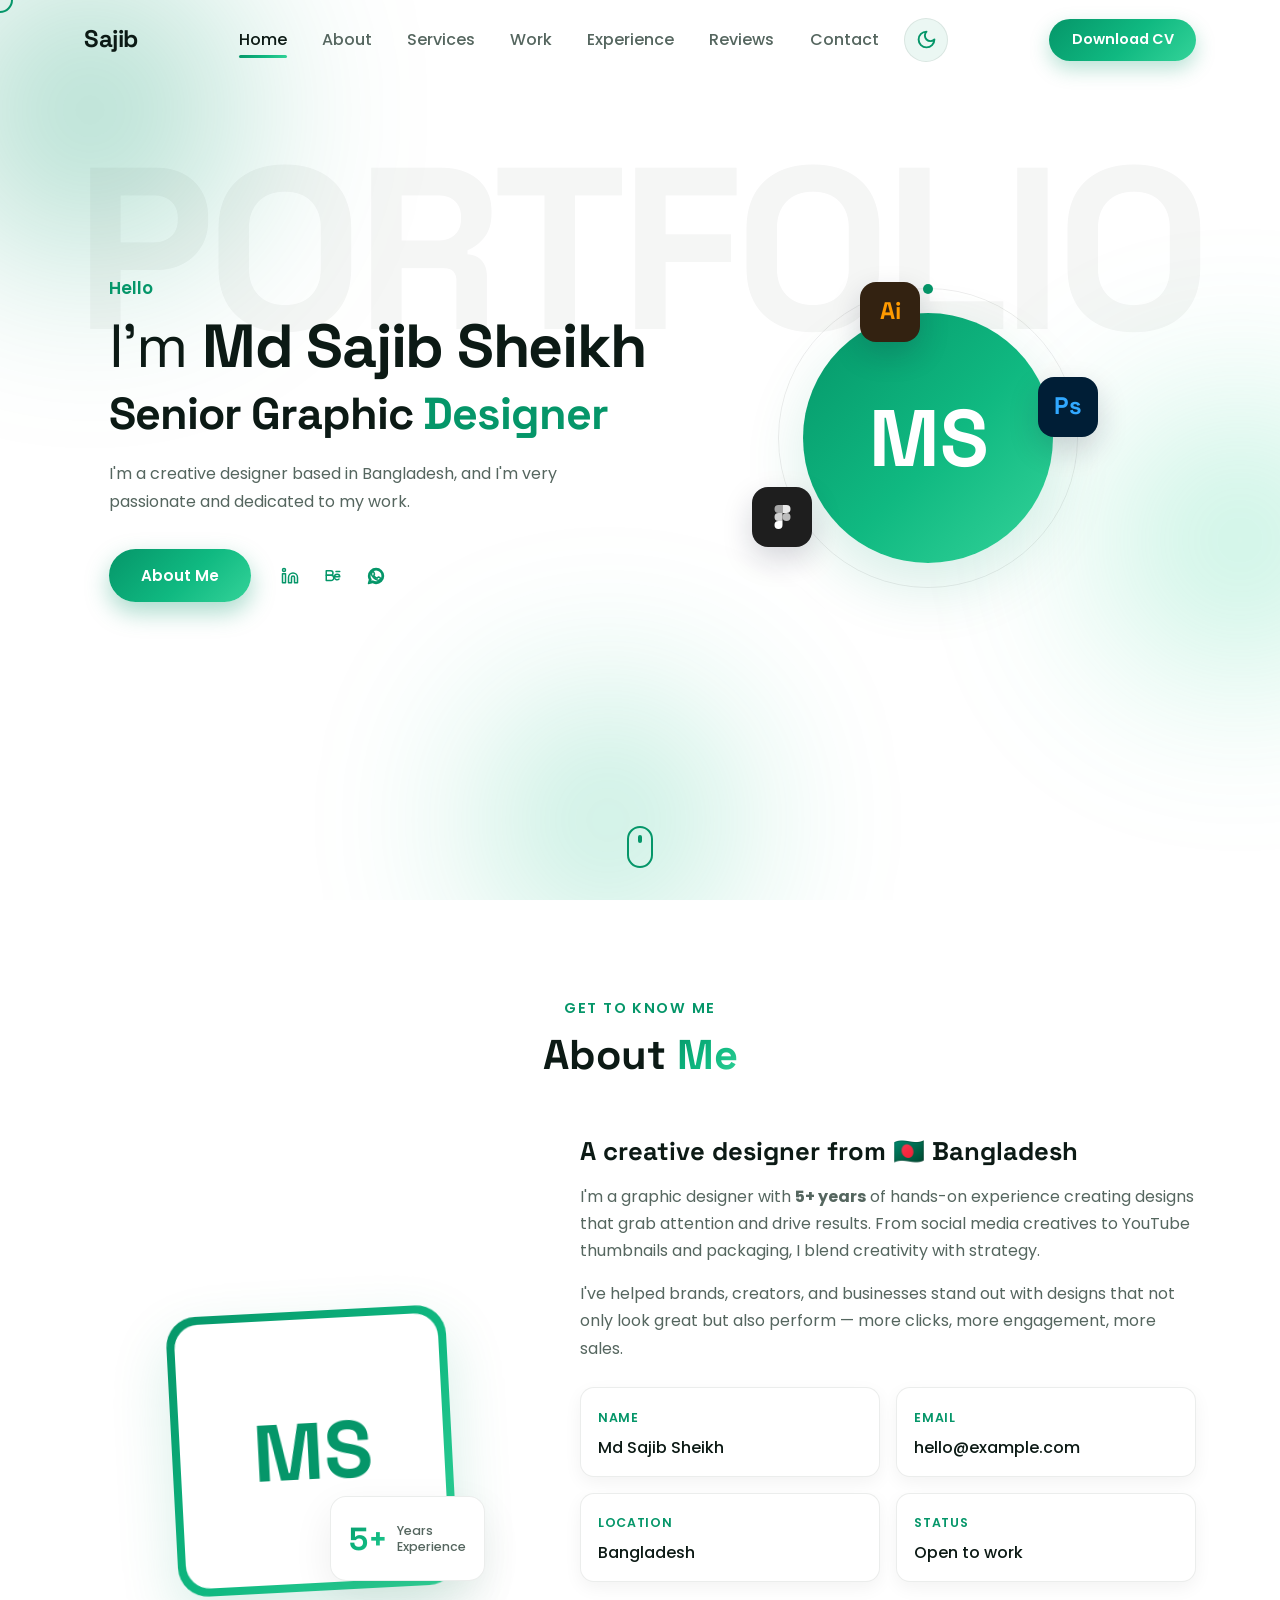
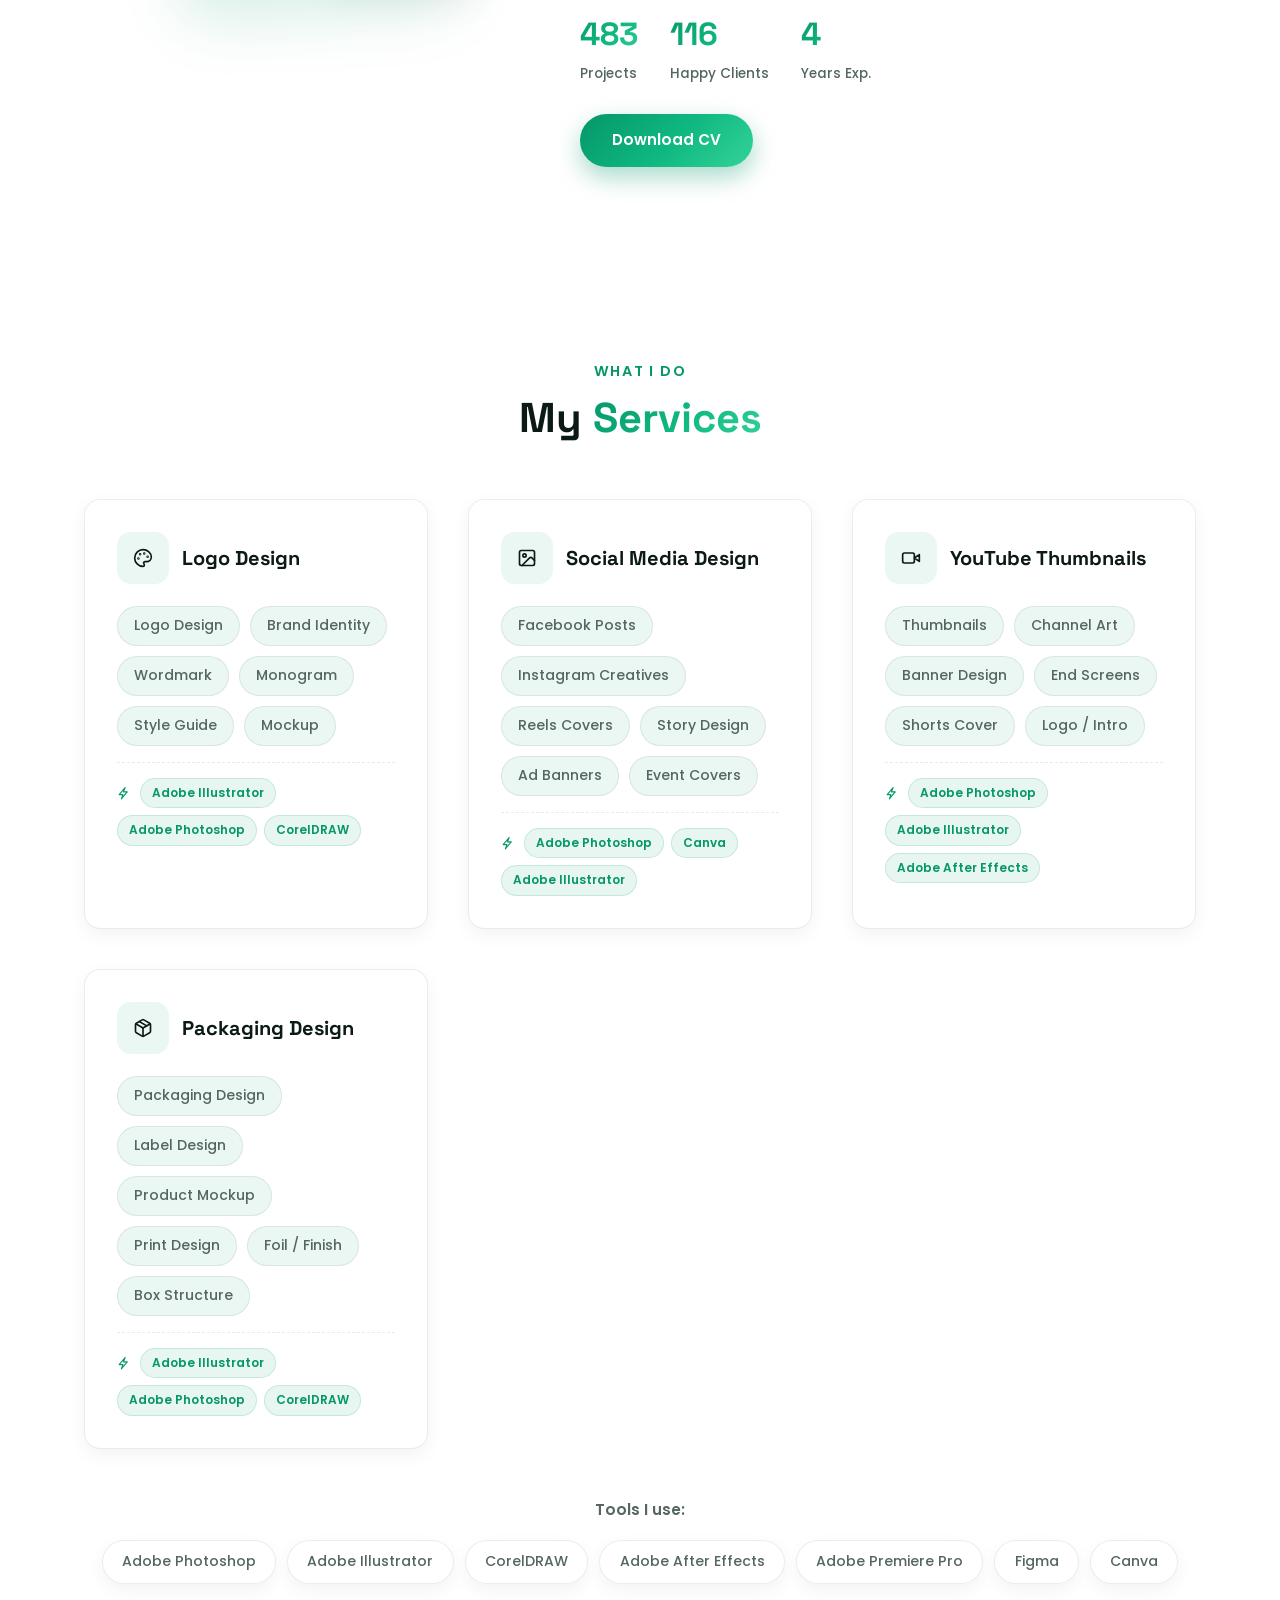
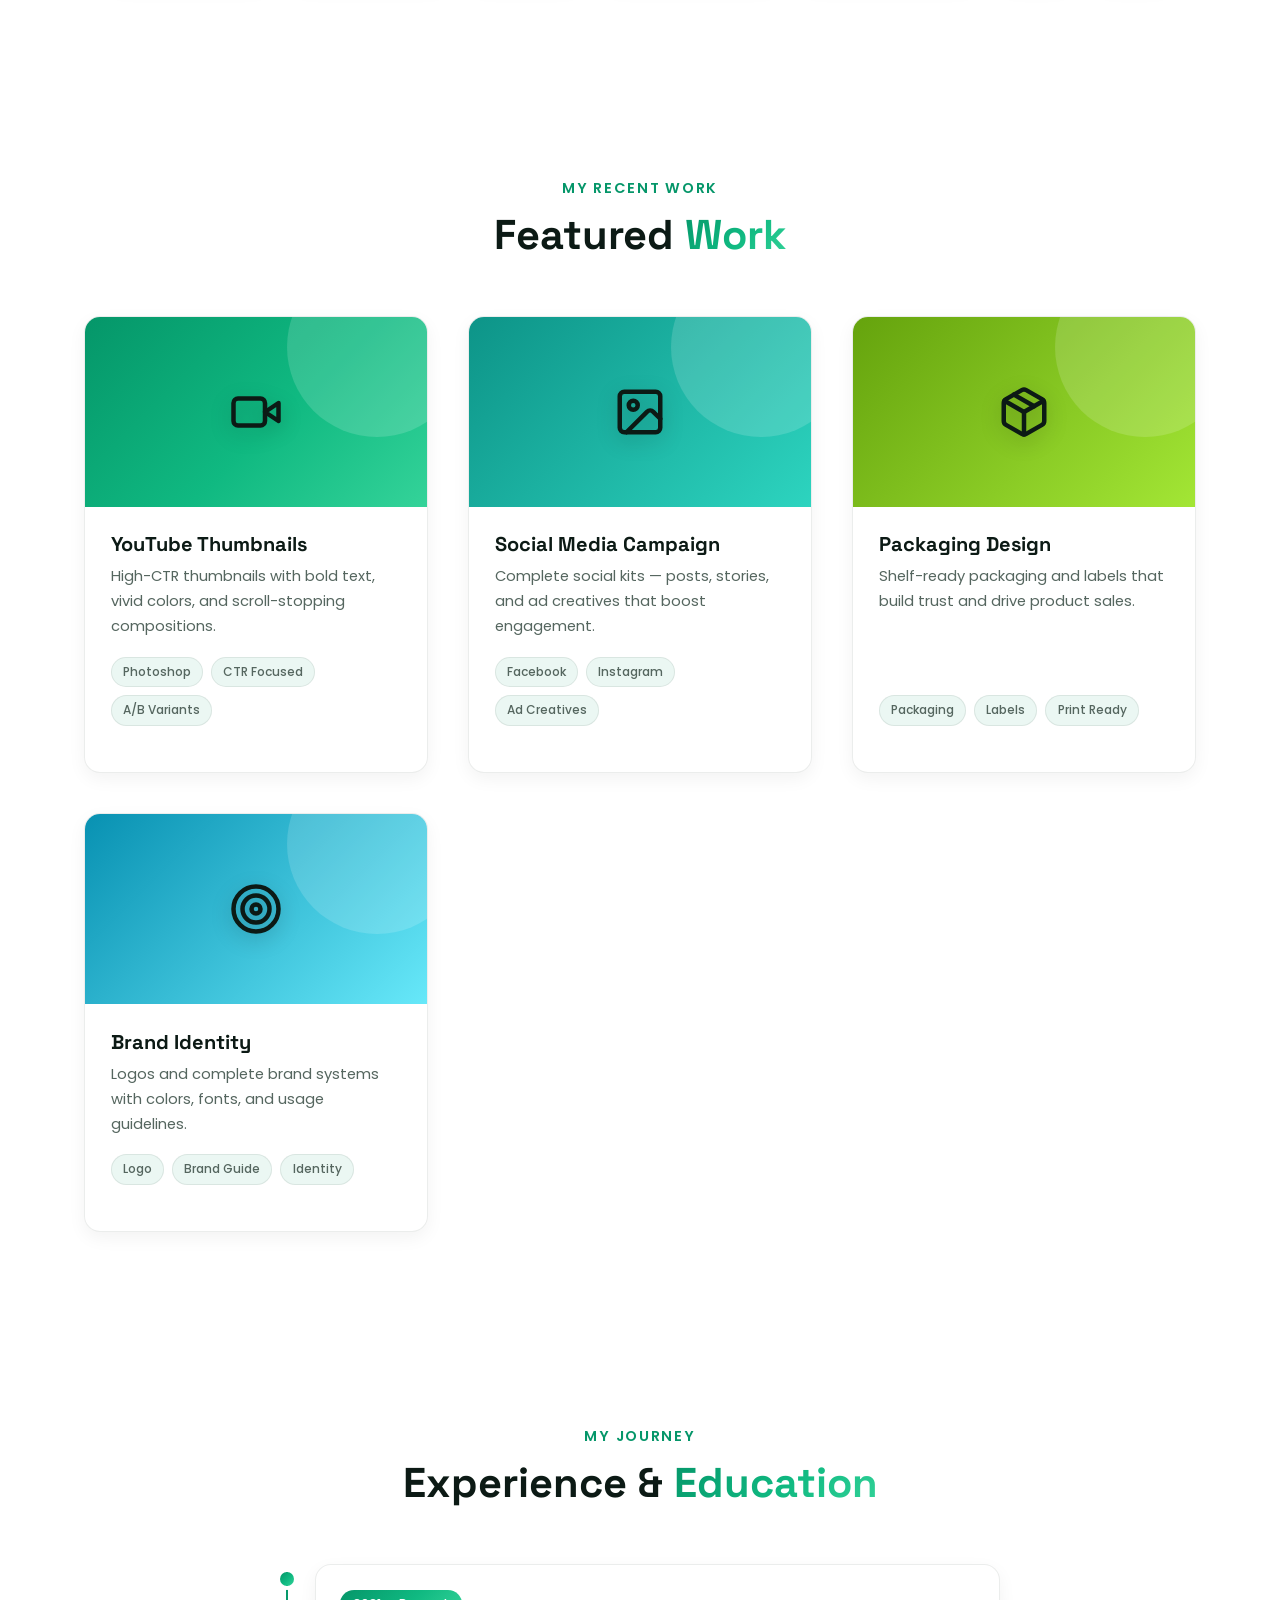
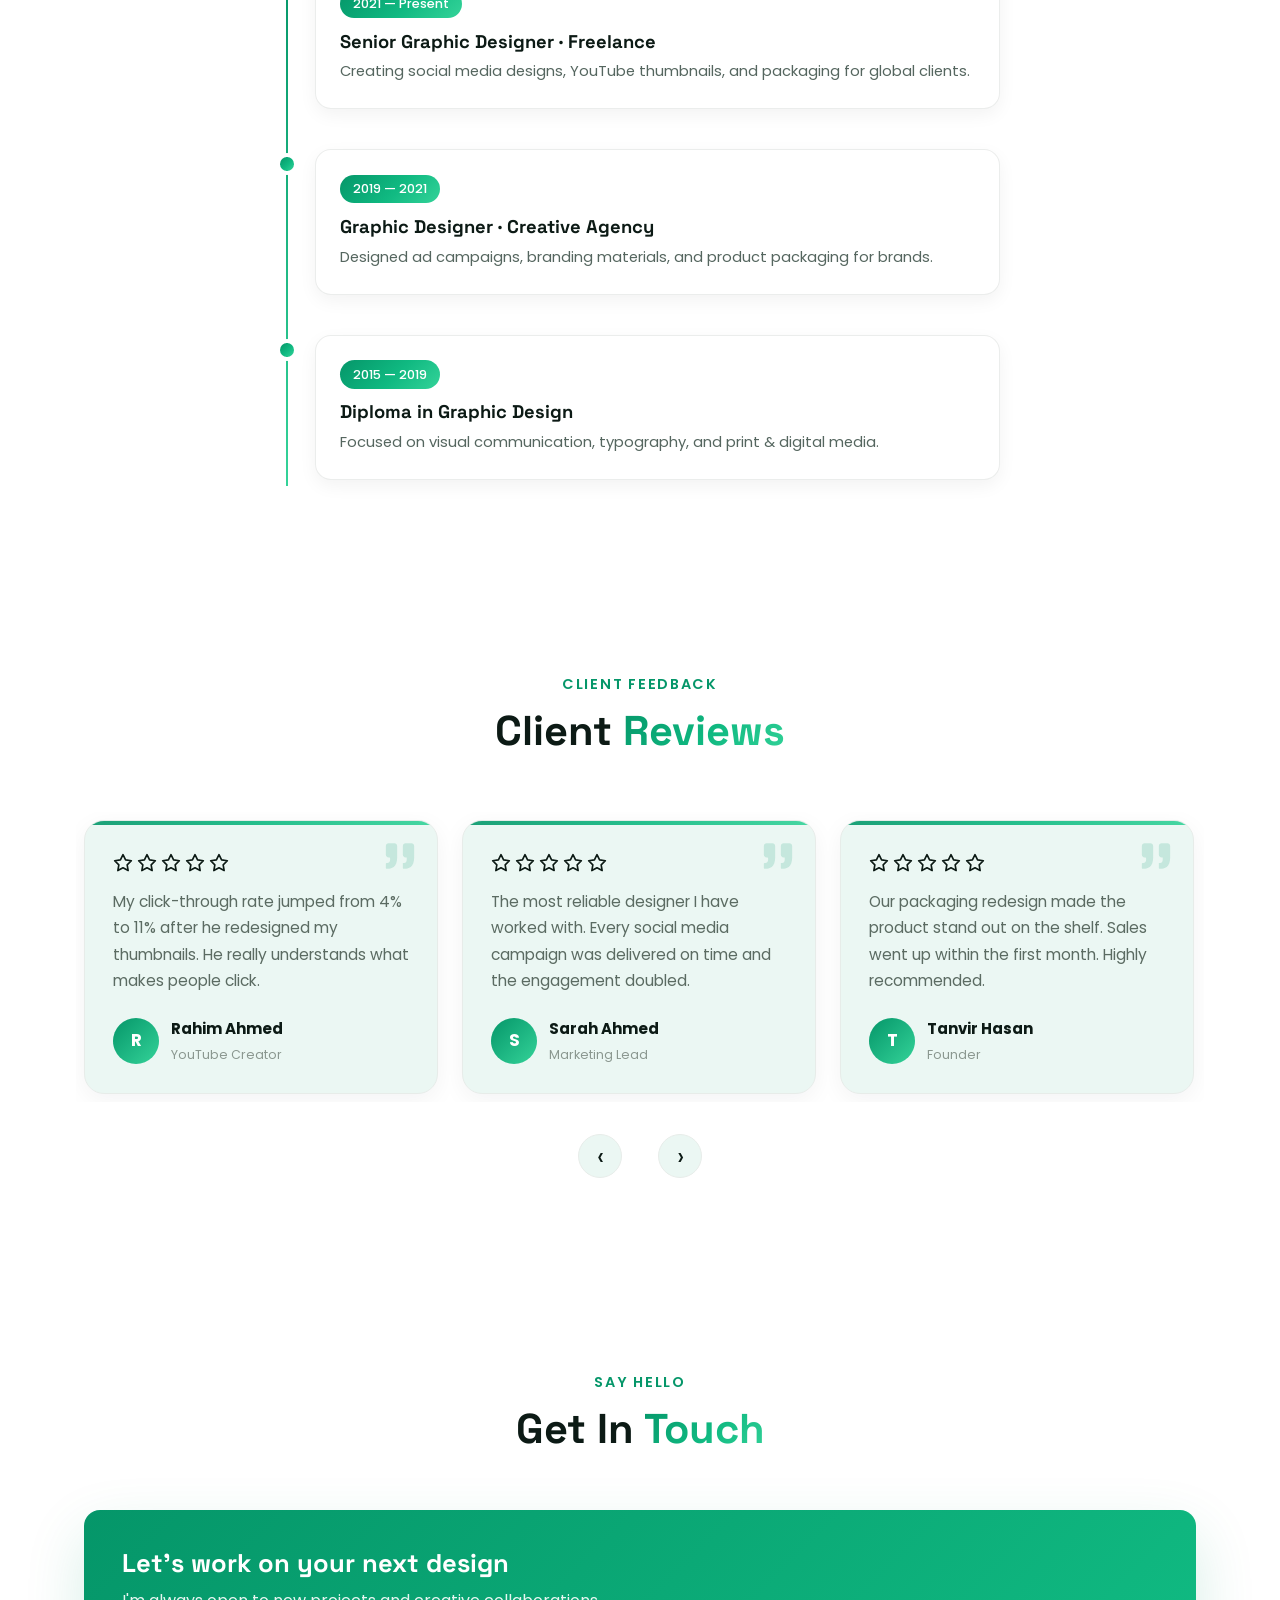
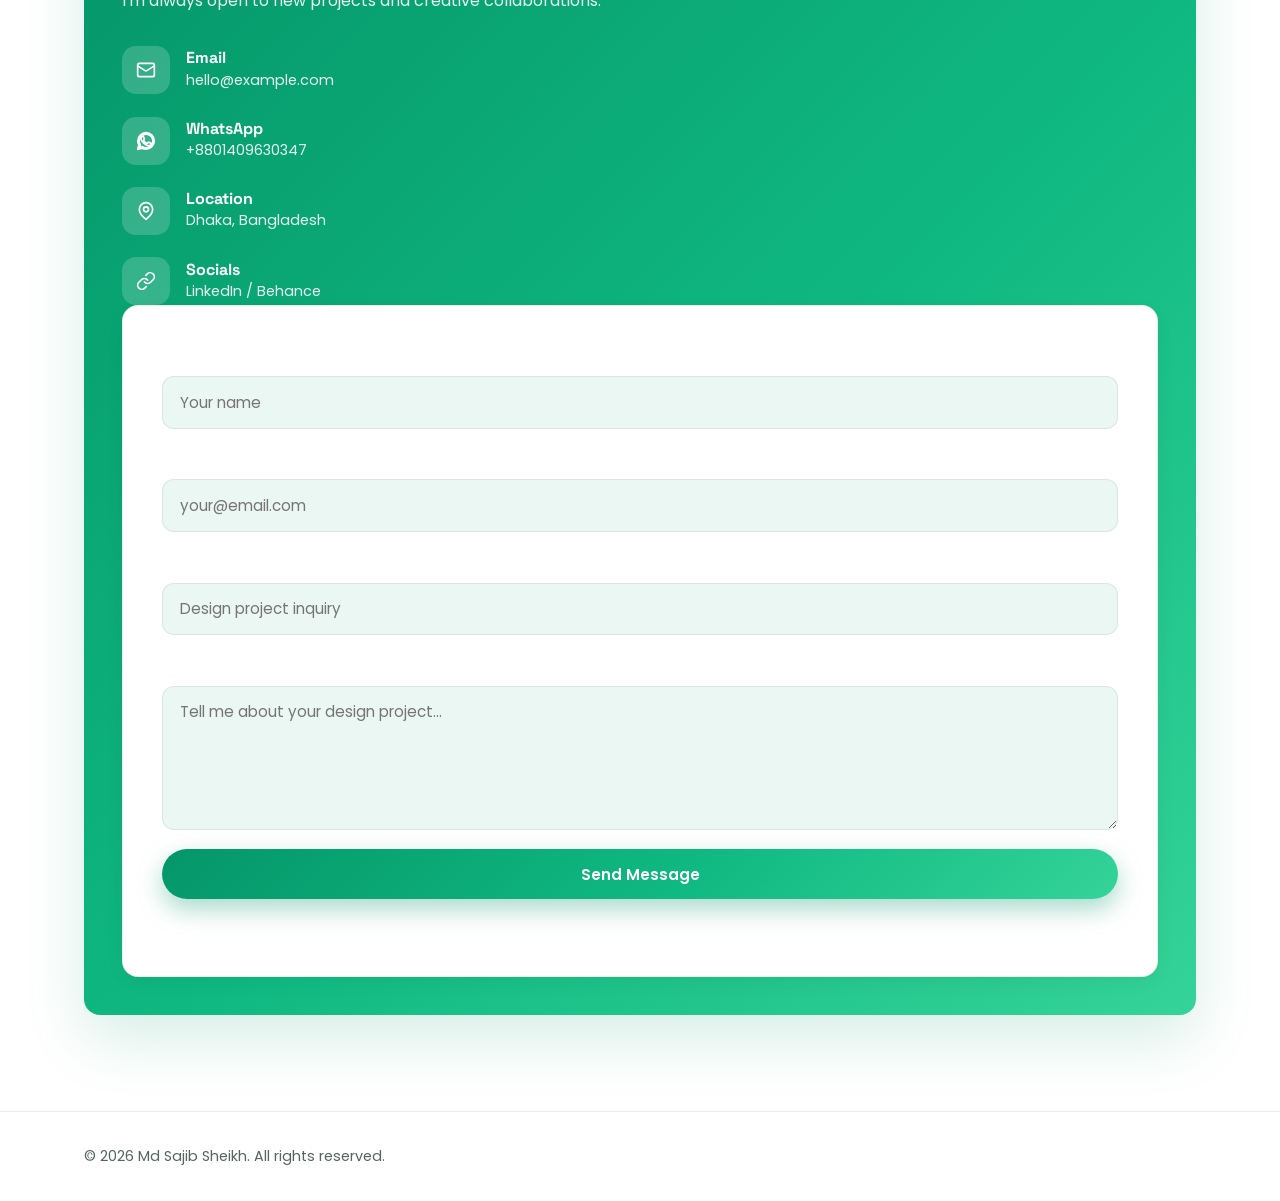
==== index.html @ 7cf8f7b0 "Remove < > brackets from nav logo, make theme toggle icon clearly visible" ====
﻿<!DOCTYPE html>
<html lang="en">
<head>
  <meta charset="UTF-8" />
  <meta name="viewport" content="width=device-width, initial-scale=1.0" />
  <meta name="description" content="Md Sajib Sheikh — Graphic Designer with 5+ years experience in social media design, YouTube thumbnails, and packaging design." />
  <meta name="keywords" content="graphic designer, social media design, youtube thumbnail, packaging design, logo design, bangladesh designer" />
  <meta name="author" content="Md Sajib Sheikh" />
  <meta name="theme-color" content="#059669" />
  <meta name="robots" content="index, follow" />
  <link rel="canonical" href="https://mdsajibsheikh.vercel.app/" />
  <title data-s="site_title">Md Sajib Sheikh | Graphic Designer</title>

  <!-- Open Graph (Facebook / WhatsApp / LinkedIn share) -->
  <meta property="og:type" content="website" />
  <meta property="og:url" content="https://mdsajibsheikh.vercel.app/" />
  <meta property="og:site_name" content="Md Sajib Sheikh" />
  <meta property="og:title" content="Md Sajib Sheikh | Graphic Designer" />
  <meta property="og:description" content="Graphic Designer with 5+ years experience in social media design, YouTube thumbnails and packaging design." />
  <meta property="og:image" content="https://mdsajibsheikh.vercel.app/og.png" />
  <meta property="og:locale" content="en_US" />

  <!-- Twitter / X -->
  <meta name="twitter:card" content="summary_large_image" />
  <meta name="twitter:title" content="Md Sajib Sheikh | Graphic Designer" />
  <meta name="twitter:description" content="Graphic Designer with 5+ years experience in social media design, YouTube thumbnails and packaging design." />
  <meta name="twitter:image" content="https://mdsajibsheikh.vercel.app/og.png" />

  <link rel="icon" type="image/svg+xml" href="favicon.svg" />
  <link rel="apple-touch-icon" href="favicon.svg" />

  <link rel="preconnect" href="https://fonts.googleapis.com" />
  <link rel="preconnect" href="https://fonts.gstatic.com" crossorigin />
  <link href="https://fonts.googleapis.com/css2?family=Poppins:wght@300;400;500;600;700;800&family=Space+Grotesk:wght@500;600;700&display=swap" rel="stylesheet" />
  <link rel="stylesheet" href="css/style.css" />
  <noscript>
    <style>
      /* JS না চললেও content লুকাবে না */
      .reveal { opacity: 1 !important; transform: none !important; }
      .popup-overlay { display: none !important; }
      #loader { display: none !important; }
    </style>
  </noscript>

  <script type="application/ld+json">
  {
    "@context": "https://schema.org",
    "@type": "Person",
    "name": "Md Sajib Sheikh",
    "jobTitle": "Senior Graphic Designer",
    "url": "https://mdsajibsheikh.vercel.app/",
    "image": "https://mdsajibsheikh.vercel.app/og.png",
    "email": "mailto:mdsajibsheikh103@gmail.com",
    "address": { "@type": "PostalAddress", "addressLocality": "Dhaka", "addressCountry": "BD" },
    "knowsAbout": ["Graphic Design", "Social Media Design", "YouTube Thumbnails", "Packaging Design", "Logo Design", "Brand Identity"],
    "sameAs": [
      "https://facebook.com/",
      "https://instagram.com/",
      "https://linkedin.com/",
      "https://twitter.com/"
    ]
  }
  </script>
</head>
<body>

  <!-- ===== Background orbs ===== -->
  <div class="bg-orbs" aria-hidden="true">
    <span class="orb orb-1"></span>
    <span class="orb orb-2"></span>
    <span class="orb orb-3"></span>
  </div>

  <!-- ===== Loader ===== -->
  <div class="loader" id="loader">
    <div class="loader-box">
      <span class="loader-text" data-s="loader_text">MS</span>
      <span class="loader-bar"></span>
    </div>
  </div>

  <!-- ===== Cursor ===== -->
  <div class="cursor" id="cursor"></div>

  <!-- ===== Navbar ===== -->
  <header class="header" id="header">
    <nav class="nav container">
      <a href="#home" class="nav-logo">
        <img class="nav-logo-img" alt="logo" hidden />
        <span class="nav-logo-text"><span data-s="nav_logo">Sajib</span></span>
      </a>

      <div class="nav-menu" id="nav-menu">
        <ul class="nav-list">
          <li><a href="#home" class="nav-link active-link" data-s="nav_home">Home</a></li>
          <li><a href="#about" class="nav-link" data-s="nav_about">About</a></li>
          <li><a href="#skills" class="nav-link" data-s="nav_services">Services</a></li>
          <li><a href="#projects" class="nav-link" data-s="nav_work">Work</a></li>
          <li><a href="#experience" class="nav-link" data-s="nav_experience">Experience</a></li>
          <li><a href="#reviews" class="nav-link" data-s="nav_reviews">Reviews</a></li>
          <li><a href="#contact" class="nav-link" data-s="nav_contact">Contact</a></li>
        </ul>
        <button class="theme-toggle" id="theme-toggle" aria-label="Toggle dark / light theme">
          <span class="theme-icon-sun" data-ico="sun">☀️</span>
          <span class="theme-icon-moon" data-ico="moon">🌙</span>
        </button>
      </div>

      <div class="nav-actions">
        <a href="#" class="btn btn-primary nav-cv" data-s="nav_cv">Download CV</a>
        <div class="nav-toggle" id="nav-toggle" aria-label="Open menu">
          <span></span><span></span><span></span>
        </div>
      </div>
    </nav>
    <div class="nav-overlay" id="nav-overlay"></div>
  </header>

  <!-- ===== Mobile close button (fixed inside menu) ===== -->
  <div class="nav-close" id="nav-close" aria-label="Close menu">✕</div>

  <main class="main">

    <!-- ===== Home / Hero ===== -->
    <section class="hero section" id="home">
      <span class="hero-watermark" aria-hidden="true" data-s="watermark">PORTFOLIO</span>
      <div class="hero-container container grid">
        <div class="hero-content">
          <span class="hero-hello" data-c="hello">Hello</span>
          <h1 class="hero-title">I'm <span class="hero-name" data-c="name">Md Sajib Sheikh</span></h1>
          <h2 class="hero-profession" data-c="profession">Senior Graphic <span class="text-primary">Designer</span></h2>
          <p class="hero-description" data-c="hero_desc">
            I'm a creative designer based in Bangladesh, and I'm very passionate
            and dedicated to my work.
          </p>

          <div class="hero-actions">
            <a href="#about" class="btn btn-primary" data-s="hero_btn_about">About Me</a>
                        <div class="hero-social">
              <a href="#" class="social-icon" data-c="social_linkedin" data-ico="linkedin" target="_blank" rel="noopener" aria-label="LinkedIn">LinkedIn</a>
              <a href="#" class="social-icon" data-c="social_behance" data-ico="behance" target="_blank" rel="noopener" aria-label="Behance">Behance</a>
              <a href="#" class="social-icon" data-c="social_whatsapp" data-ico="whatsapp" target="_blank" rel="noopener" aria-label="WhatsApp">WhatsApp</a>
            </div>
          </div>
        </div>

        <div class="hero-image">
          <div class="hero-avatar-wrap">
            <span class="hero-circle-guide"></span>
            <div class="hero-avatar" data-c="avatar">MS</div>

            <span class="tool-icon tool-ai">Ai</span>
            <span class="tool-icon tool-ps">Ps</span>
            <span class="tool-icon tool-fig">
              <svg viewBox="0 0 24 24" fill="currentColor"><path d="M8.5 24a4 4 0 0 0 4-4v-4h-4a4 4 0 0 0 0 8Z"/><path d="M4.5 12a4 4 0 0 1 4-4h4v8h-4a4 4 0 0 1-4-4Z" opacity=".8"/><path d="M4.5 4a4 4 0 0 1 4-4h4v8h-4a4 4 0 0 1-4-4Z" opacity=".6"/><path d="M12.5 0h4a4 4 0 0 1 0 8h-4V0Z" opacity=".9"/><path d="M20.5 12a4 4 0 1 1-8 0 4 4 0 0 1 8 0Z" opacity=".7"/></svg>
            </span>
          </div>
        </div>
      </div>

      <a href="#about" class="scroll-down" aria-label="Scroll down">
        <span class="mouse"><span class="wheel"></span></span>
      </a>
    </section>

    <!-- ===== About ===== -->
    <section class="about section" id="about">
      <div class="container">
        <span class="section-eyebrow" data-s="about_eyebrow">Get to know me</span>
        <h2 class="section-title"><span data-s="about_title">About</span> <span class="gradient-text" data-s="about_title_accent">Me</span></h2>

        <div class="about-container grid">
          <div class="about-image">
            <div class="about-frame">
              <div class="about-avatar" data-c="avatar">MS</div>
            </div>
            <div class="about-experience-badge">
              <strong data-c="exp_years">5+</strong>
              <span data-s="badge_years_label">Years<br/>Experience</span>
            </div>
          </div>

          <div class="about-content">
            <h3 data-c="about_heading">A creative designer from 🇧🇩 Bangladesh</h3>
            <p data-c="about_p1">
              I'm a graphic designer with <strong>5+ years</strong> of hands-on experience creating
              designs that grab attention and drive results. From social media creatives to
              YouTube thumbnails and packaging, I blend creativity with strategy.
            </p>
            <p data-c="about_p2">
              I've helped brands, creators, and businesses stand out with designs that not only
              look great but also perform — more clicks, more engagement, more sales.
            </p>

            <div class="about-info">
              <div class="about-box"><span class="about-label" data-s="info_label_name">Name</span><p data-c="about_name">Md Sajib Sheikh</p></div>
              <div class="about-box"><span class="about-label" data-s="info_label_email">Email</span><p data-c="about_email">hello@example.com</p></div>
              <div class="about-box"><span class="about-label" data-s="info_label_location">Location</span><p data-c="about_location">Bangladesh</p></div>
              <div class="about-box"><span class="about-label" data-s="info_label_status">Status</span><p data-c="about_status">Open to work</p></div>
            </div>

            <div class="about-stats" id="about-stats">
              <div class="stat"><strong class="stat-num" data-count="500">0</strong><span>Projects</span></div>
              <div class="stat"><strong class="stat-num" data-count="120">0</strong><span>Happy Clients</span></div>
              <div class="stat"><strong class="stat-num" data-count="5">0</strong><span>Years Exp.</span></div>
            </div>

            <a href="#" class="btn btn-primary about-btn" data-s="about_cv">Download CV</a>
          </div>
        </div>
      </div>
    </section>

    <!-- ===== Services / Skills ===== -->
    <section class="skills section" id="skills">
      <div class="container">
        <span class="section-eyebrow" data-s="services_eyebrow">What I do</span>
        <h2 class="section-title"><span data-s="services_title">My</span> <span class="gradient-text" data-s="services_title_accent">Services</span></h2>

        <div class="skills-container grid">
          <div class="skills-group">
            <div class="skills-group-head">
              <span class="skills-group-icon" data-ico="palette" data-isize="22">🎨</span>
              <h3>Logo Design</h3>
            </div>
            <div class="skills-list">
              <span class="skill-tag">Logo Design</span>
              <span class="skill-tag">Brand Identity</span>
              <span class="skill-tag">Wordmark</span>
              <span class="skill-tag">Monogram</span>
              <span class="skill-tag">Style Guide</span>
              <span class="skill-tag">Mockup</span>
            </div>
            <div class="service-tools">
              <span class="service-tools-label" data-ico="zap" data-isize="13">⚡</span>
              <span class="tool-mini">Adobe Illustrator</span><span class="tool-mini">Adobe Photoshop</span><span class="tool-mini">CorelDRAW</span>
            </div>
          </div>

          <div class="skills-group">
            <div class="skills-group-head">
              <span class="skills-group-icon" data-ico="image" data-isize="22">📱</span>
              <h3>Social Media Design</h3>
            </div>
            <div class="skills-list">
              <span class="skill-tag">Facebook Posts</span>
              <span class="skill-tag">Instagram Creatives</span>
              <span class="skill-tag">Reels Covers</span>
              <span class="skill-tag">Story Design</span>
              <span class="skill-tag">Ad Banners</span>
              <span class="skill-tag">Event Covers</span>
            </div>
            <div class="service-tools">
              <span class="service-tools-label" data-ico="zap" data-isize="13">⚡</span>
              <span class="tool-mini">Adobe Photoshop</span><span class="tool-mini">Canva</span><span class="tool-mini">Adobe Illustrator</span>
            </div>
          </div>

          <div class="skills-group">
            <div class="skills-group-head">
              <span class="skills-group-icon" data-ico="video" data-isize="22">▶️</span>
              <h3>YouTube Thumbnails</h3>
            </div>
            <div class="skills-list">
              <span class="skill-tag">Thumbnails</span>
              <span class="skill-tag">Channel Art</span>
              <span class="skill-tag">Banner Design</span>
              <span class="skill-tag">End Screens</span>
              <span class="skill-tag">Shorts Cover</span>
              <span class="skill-tag">Logo / Intro</span>
            </div>
            <div class="service-tools">
              <span class="service-tools-label" data-ico="zap" data-isize="13">⚡</span>
              <span class="tool-mini">Adobe Photoshop</span><span class="tool-mini">Adobe Illustrator</span><span class="tool-mini">Adobe After Effects</span>
            </div>
          </div>

          <div class="skills-group">
            <div class="skills-group-head">
              <span class="skills-group-icon" data-ico="package" data-isize="22">📦</span>
              <h3>Packaging Design</h3>
            </div>
            <div class="skills-list">
              <span class="skill-tag">Packaging Design</span>
              <span class="skill-tag">Label Design</span>
              <span class="skill-tag">Product Mockup</span>
              <span class="skill-tag">Print Design</span>
              <span class="skill-tag">Foil / Finish</span>
              <span class="skill-tag">Box Structure</span>
            </div>
            <div class="service-tools">
              <span class="service-tools-label" data-ico="zap" data-isize="13">⚡</span>
              <span class="tool-mini">Adobe Illustrator</span><span class="tool-mini">Adobe Photoshop</span><span class="tool-mini">CorelDRAW</span>
            </div>
          </div>
        </div>

        <div class="tools-row">
          <span class="tools-label" data-s="tools_label">Tools I use:</span>
          <div class="tools-list">
            <span class="tool-chip">Adobe Photoshop</span>
            <span class="tool-chip">Adobe Illustrator</span>
            <span class="tool-chip">CorelDRAW</span>
            <span class="tool-chip">Adobe After Effects</span>
            <span class="tool-chip">Adobe Premiere Pro</span>
            <span class="tool-chip">Figma</span>
            <span class="tool-chip">Canva</span>
          </div>
        </div>
      </div>
    </section>

    <!-- ===== Projects ===== -->
    <section class="projects section" id="projects">
      <div class="container">
        <span class="section-eyebrow" data-s="work_eyebrow">My recent work</span>
        <h2 class="section-title"><span data-s="work_title">Featured</span> <span class="gradient-text" data-s="work_title_accent">Work</span></h2>

        <div class="projects-container grid">
          <article class="project-card">
            <div class="project-image">
              <span class="project-emoji" data-ico="video" data-isize="54">Video</span>
            </div>
            <div class="project-content">
              <h3>YouTube Thumbnails</h3>
              <p>High-CTR thumbnails with bold text, vivid colors, and scroll-stopping compositions.</p>
              <div class="project-tags">
                <span>Photoshop</span><span>CTR Focused</span><span>A/B Variants</span>
              </div>
            </div>
          </article>

          <article class="project-card">
            <div class="project-image alt-1">
              <span class="project-emoji" data-ico="image" data-isize="54">Image</span>
            </div>
            <div class="project-content">
              <h3>Social Media Campaign</h3>
              <p>Complete social kits — posts, stories, and ad creatives that boost engagement.</p>
              <div class="project-tags">
                <span>Facebook</span><span>Instagram</span><span>Ad Creatives</span>
              </div>
            </div>
          </article>

          <article class="project-card">
            <div class="project-image alt-2">
              <span class="project-emoji" data-ico="package" data-isize="54">Package</span>
            </div>
            <div class="project-content">
              <h3>Packaging Design</h3>
              <p>Shelf-ready packaging and labels that build trust and drive product sales.</p>
              <div class="project-tags">
                <span>Packaging</span><span>Labels</span><span>Print Ready</span>
              </div>
            </div>
          </article>

          <article class="project-card">
            <div class="project-image alt-3">
              <span class="project-emoji" data-ico="target" data-isize="54">Brand</span>
            </div>
            <div class="project-content">
              <h3>Brand Identity</h3>
              <p>Logos and complete brand systems with colors, fonts, and usage guidelines.</p>
              <div class="project-tags">
                <span>Logo</span><span>Brand Guide</span><span>Identity</span>
              </div>
            </div>
          </article>
        </div>
      </div>
    </section>

    <!-- ===== Experience / Timeline ===== -->
    <section class="experience section" id="experience">
      <div class="container">
        <span class="section-eyebrow" data-s="exp_eyebrow">My journey</span>
        <h2 class="section-title"><span data-s="exp_title">Experience &amp;</span> <span class="gradient-text" data-s="exp_title_accent">Education</span></h2>

        <div class="timeline">
          <div class="timeline-item">
            <div class="timeline-dot"></div>
            <div class="timeline-content">
              <span class="timeline-date">2021 — Present</span>
              <h3>Senior Graphic Designer · Freelance</h3>
              <p>Creating social media designs, YouTube thumbnails, and packaging for global clients.</p>
            </div>
          </div>

          <div class="timeline-item">
            <div class="timeline-dot"></div>
            <div class="timeline-content">
              <span class="timeline-date">2019 — 2021</span>
              <h3>Graphic Designer · Creative Agency</h3>
              <p>Designed ad campaigns, branding materials, and product packaging for brands.</p>
            </div>
          </div>

          <div class="timeline-item">
            <div class="timeline-dot"></div>
            <div class="timeline-content">
              <span class="timeline-date">2015 — 2019</span>
              <h3>Diploma in Graphic Design</h3>
              <p>Focused on visual communication, typography, and print &amp; digital media.</p>
            </div>
          </div>
        </div>
      </div>
    </section>

    <!-- ===== Client Reviews ===== -->
    <section class="reviews section" id="reviews">
      <div class="container">
        <span class="section-eyebrow" data-s="reviews_eyebrow">Client feedback</span>
        <h2 class="section-title"><span data-s="reviews_title">Client</span> <span class="gradient-text" data-s="reviews_title_accent">Reviews</span></h2>

        <div class="reviews-slider" id="reviews-slider">
          <div class="reviews-viewport">
            <div class="reviews-track" id="reviews-container">
              <article class="review-card">
                <span class="review-quote" data-ico="quote">❝</span>
                <div class="review-stars">
                  <span data-ico="star">★</span><span data-ico="star">★</span><span data-ico="star">★</span><span data-ico="star">★</span><span data-ico="star">★</span>
                </div>
                <p class="review-text">My click-through rate jumped from 4% to 11% after he redesigned my thumbnails. He really understands what makes people click.</p>
                <div class="review-person">
                  <span class="review-ava">R</span>
                  <div><strong>Rahim Ahmed</strong><small>YouTube Creator</small></div>
                </div>
              </article>

              <article class="review-card">
                <span class="review-quote" data-ico="quote">❝</span>
                <div class="review-stars">
                  <span data-ico="star">★</span><span data-ico="star">★</span><span data-ico="star">★</span><span data-ico="star">★</span><span data-ico="star">★</span>
                </div>
                <p class="review-text">The most reliable designer I have worked with. Every social media campaign was delivered on time and the engagement doubled.</p>
                <div class="review-person">
                  <span class="review-ava">S</span>
                  <div><strong>Sarah Ahmed</strong><small>Marketing Lead</small></div>
                </div>
              </article>

              <article class="review-card">
                <span class="review-quote" data-ico="quote">❝</span>
                <div class="review-stars">
                  <span data-ico="star">★</span><span data-ico="star">★</span><span data-ico="star">★</span><span data-ico="star">★</span><span data-ico="star">★</span>
                </div>
                <p class="review-text">Our packaging redesign made the product stand out on the shelf. Sales went up within the first month. Highly recommended.</p>
                <div class="review-person">
                  <span class="review-ava">T</span>
                  <div><strong>Tanvir Hasan</strong><small>Founder</small></div>
                </div>
              </article>
            </div>
          </div>

          <div class="reviews-nav">
            <button type="button" class="review-arrow" id="rev-prev" aria-label="Previous review">‹</button>
            <div class="review-dots" id="rev-dots"></div>
            <button type="button" class="review-arrow" id="rev-next" aria-label="Next review">›</button>
          </div>
        </div>
      </div>
    </section>

    <!-- ===== Contact ===== -->
    <section class="contact section" id="contact">
      <div class="container">
        <span class="section-eyebrow" data-s="contact_eyebrow">Say hello</span>
        <h2 class="section-title"><span data-s="contact_title">Get In</span> <span class="gradient-text" data-s="contact_title_accent">Touch</span></h2>

        <div class="contact-container grid">
          <div class="contact-info">
            <h3 data-c="contact_heading">Let's work on your next design</h3>
            <p data-c="contact_sub">I'm always open to new projects and creative collaborations.</p>

            <div class="contact-details">
              <div class="contact-item">
                <span class="contact-icon" data-ico="mail">📧</span>
                <div>
                  <h4 data-s="contact_item_email">Email</h4>
                  <p data-c="contact_email">hello@example.com</p>
                </div>
              </div>
              <div class="contact-item">
                <span class="contact-icon" data-ico="whatsapp">💬</span>
                <div>
                  <h4 data-s="contact_item_whatsapp">WhatsApp</h4>
                  <p data-c="contact_whatsapp">+8801409630347</p>
                </div>
              </div>
              <div class="contact-item">
                <span class="contact-icon" data-ico="pin">📍</span>
                <div>
                  <h4 data-s="contact_item_location">Location</h4>
                  <p data-c="contact_location">Dhaka, Bangladesh</p>
                </div>
              </div>
              <div class="contact-item">
                <span class="contact-icon" data-ico="link">🔗</span>
                <div>
                  <h4 data-s="contact_item_socials">Socials</h4>
                  <p data-c="contact_socials">LinkedIn / Behance</p>
                </div>
              </div>
            </div>

          <form class="contact-form" id="contact-form">
            <div class="form-group">
              <label for="name" data-s="form_name_label">Name</label>
              <input type="text" id="name" name="name" data-s-ph="form_name_ph" placeholder="Your name" required />
            </div>
            <div class="form-group">
              <label for="email" data-s="form_email_label">Email</label>
              <input type="email" id="email" name="email" data-s-ph="form_email_ph" placeholder="your@email.com" required />
            </div>
            <div class="form-group">
              <label for="subject" data-s="form_subject_label">Subject</label>
              <input type="text" id="subject" name="subject" data-s-ph="form_subject_ph" placeholder="Design project inquiry" />
            </div>
            <div class="form-group">
              <label for="message" data-s="form_message_label">Message</label>
              <textarea id="message" name="message" rows="5" data-s-ph="form_message_ph" placeholder="Tell me about your design project..." required></textarea>
            </div>
            <button type="submit" class="btn btn-primary" data-s="form_submit">Send Message</button>
            <p class="form-status" id="form-status"></p>
          </form>
        </div>
      </div>
    </section>
  </main>

  <!-- ===== Footer ===== -->
  <footer class="footer">
    <div class="container footer-container">
      <p>© <span id="year"></span> <span data-c="footer_text">Md Sajib Sheikh. All rights reserved.</span></p>
    </div>
  </footer>

  <!-- ===== Thank-you popup ===== -->
  <div class="popup-overlay" id="popup" hidden>
    <div class="popup-card" role="dialog" aria-modal="true" aria-labelledby="popup-title">
      <span class="popup-ico" data-ico="checkCircle" data-isize="52">✓</span>
      <h3 class="popup-title" id="popup-title" data-s="popup_title">Thank you for contacting us</h3>
      <p class="popup-text" data-s="popup_text">Your message has been received. I will get back to you very soon.</p>
      <div class="popup-actions">
        <a class="btn btn-primary" id="popup-wa" href="#" target="_blank" rel="noopener" hidden>
          <span class="popup-wa-ico" data-ico="whatsapp" data-isize="18">💬</span> WhatsApp me directly
        </a>
        <button type="button" class="btn btn-outline" id="popup-close" data-s="popup_btn">Close</button>
      </div>
    </div>
  </div>

  <!-- ===== Back to top ===== -->
  <button class="scroll-top" id="scroll-top" aria-label="Back to top" data-ico="up">↑</button>

  <script src="js/sb.js"></script>
  <script src="js/icons.js"></script>
  <script src="js/script.js"></script>
  <script src="js/content.js"></script>
</body>
</html>
---- css/style.css ----
/* ============================================
   Portfolio — Md Sajib Sheikh
   Modern · Responsive · Glassmorphism
   ============================================ */

/* ---------- Variables ---------- */
:root {
  /* --- color theme triad (light mode) --- */
  --t1: #059669;
  --t2: #10b981;
  --t3: #34d399;
  /* --- color theme triad (dark mode) --- */
  --d1: #10b981;
  --d2: #34d399;
  --d3: #6ee7b7;
  /* --- rgb triplet for shadows / focus rings --- */
  --primary-rgb: 5, 150, 105;

  --primary: var(--t1);
  --primary-2: var(--t2);
  --primary-3: var(--t3);
  --gradient: linear-gradient(135deg, var(--t1) 0%, var(--t2) 55%, var(--t3) 100%);
  --bg: #ffffff;
  --bg-alt: #ffffff;
  --bg-soft: color-mix(in srgb, var(--t1) 8%, #ffffff);
  --text: #0c1a15;
  --text-light: #55665f;
  --border: rgba(12, 26, 21, 0.08);
  --glass: rgba(255, 255, 255, 0.78);
  --shadow-sm: 0 6px 18px rgba(12, 26, 21, 0.05);
  --shadow: 0 14px 40px rgba(12, 26, 21, 0.07);
  --shadow-lg: 0 24px 60px rgba(var(--primary-rgb), 0.16);
  --radius: 16px;
  --max-width: 1160px;
  --transition: 0.35s cubic-bezier(0.4, 0, 0.2, 1);
  --nav-h: 72px;
}

[data-theme="dark"] {
  --primary: var(--d1);
  --primary-2: var(--d2);
  --primary-3: var(--d3);
  --bg: #07120e;
  --bg-alt: #0d1a14;
  --bg-soft: color-mix(in srgb, var(--t1) 16%, #07120e);
  --text: #eaf7f1;
  --text-light: #8fb3a5;
  --border: rgba(255, 255, 255, 0.08);
  --glass: rgba(13, 26, 20, 0.72);
  --shadow-sm: 0 6px 18px rgba(0, 0, 0, 0.3);
  --shadow: 0 14px 40px rgba(0, 0, 0, 0.4);
  --shadow-lg: 0 24px 60px rgba(var(--primary-rgb), 0.28);
}

/* ============================================
   10 COLOR THEMES — admin panel থেকে বাছাই
   প্রতিটি theme: light triad + dark triad + rgb
   ============================================ */
/* ---- আপনার দেওয়া colour palettes থেকে তৈরি ১০টা theme ---- */
[data-color="emerald"]    { --t1:#059669; --t2:#10b981; --t3:#34d399; --d1:#10b981; --d2:#34d399; --d3:#6ee7b7; --primary-rgb:5,150,105; }
[data-color="autumn"]     { --t1:#8e5c63; --t2:#a8757c; --t3:#c9a0a5; --d1:#b9858d; --d2:#d2aab0; --d3:#e8cdd1; --primary-rgb:142,92,99; }
[data-color="sage"]       { --t1:#6f8a76; --t2:#8fa794; --t3:#b6c8ba; --d1:#9cb4a2; --d2:#bcd0c0; --d3:#dce7dd; --primary-rgb:111,138,118; }
[data-color="terracotta"] { --t1:#b85434; --t2:#d96846; --t3:#eda588; --d1:#e07a52; --d2:#efa07f; --d3:#f8ccba; --primary-rgb:184,84,52; }
[data-color="olive"]      { --t1:#4f5729; --t2:#6b7540; --t3:#9aa76d; --d1:#8b9557; --d2:#aab37e; --d3:#c9cfa9; --primary-rgb:79,87,41; }
[data-color="coral"]      { --t1:#dd4f2b; --t2:#ef6b3c; --t3:#f5a06a; --d1:#f2703f; --d2:#f79a63; --d3:#fbcb9f; --primary-rgb:221,79,43; }
[data-color="slateblue"]  { --t1:#34495e; --t2:#4a627a; --t3:#8fa3b3; --d1:#5b7896; --d2:#8fa8bf; --d3:#c4d4e0; --primary-rgb:52,73,94; }
[data-color="coastal"]    { --t1:#2e4052; --t2:#46627a; --t3:#a5c9ca; --d1:#4f808c; --d2:#7cabae; --d3:#bcdde0; --primary-rgb:46,64,82; }
[data-color="mustard"]    { --t1:#a8862f; --t2:#d0b264; --t3:#e6d4a0; --d1:#d0b264; --d2:#e6d4a0; --d3:#f3ead0; --primary-rgb:168,134,47; }
[data-color="clay"]       { --t1:#b8432a; --t2:#c84b31; --t3:#de8a72; --d1:#d4603f; --d2:#e58a6d; --d3:#f2bda9; --primary-rgb:184,67,42; }

/* admin থেকে দেওয়া custom theme (৩টা color) */
[data-color="custom"] { --t1:var(--c1,#059669); --t2:var(--c2,#10b981); --t3:var(--c3,#34d399); --d1:var(--c1,#059669); --d2:var(--c2,#10b981); --d3:var(--c3,#34d399); }

/* ---------- Reset & Base ---------- */
* { margin: 0; padding: 0; box-sizing: border-box; }

html { scroll-behavior: smooth; }

body {
  font-family: "Poppins", -apple-system, BlinkMacSystemFont, "Segoe UI", sans-serif;
  background: var(--bg);
  color: var(--text);
  line-height: 1.7;
  transition: background var(--transition), color var(--transition);
  overflow-x: hidden;
}

h1, h2, h3, h4 { font-family: "Space Grotesk", "Poppins", sans-serif; line-height: 1.2; }

a { text-decoration: none; color: inherit; }
ul { list-style: none; }
img { max-width: 100%; display: block; }
svg { width: 20px; height: 20px; }

button { font-family: inherit; cursor: pointer; border: none; background: none; }

::selection { background: var(--primary); color: #fff; }

/* ---------- Background orbs ---------- */
.bg-orbs { position: fixed; inset: 0; z-index: -1; overflow: hidden; pointer-events: none; }
.orb { position: absolute; border-radius: 50%; filter: blur(90px); opacity: 0.5; }
.orb-1 { width: 420px; height: 420px; top: -100px; left: -120px; background: radial-gradient(circle, var(--t1), transparent 70%); animation: drift 18s ease-in-out infinite; }
.orb-2 { width: 360px; height: 360px; top: 40%; right: -140px; background: radial-gradient(circle, var(--t3), transparent 70%); animation: drift 22s ease-in-out infinite reverse; }
.orb-3 { width: 320px; height: 320px; bottom: -80px; left: 35%; background: radial-gradient(circle, var(--t2), transparent 70%); animation: drift 20s ease-in-out infinite; }
[data-theme="dark"] .orb { opacity: 0.35; }
@keyframes drift {
  0%, 100% { transform: translate(0, 0) scale(1); }
  50% { transform: translate(40px, -30px) scale(1.12); }
}

/* ---------- Layout ---------- */
.container { max-width: var(--max-width); margin: 0 auto; padding: 0 1.5rem; }
.grid { display: grid; gap: 2.5rem; }
.section { padding: 6rem 0; position: relative; }

.section-eyebrow {
  display: block;
  text-align: center;
  color: var(--primary);
  font-weight: 600;
  font-size: 0.9rem;
  letter-spacing: 0.12em;
  text-transform: uppercase;
  margin-bottom: 0.6rem;
}

.section-title {
  text-align: center;
  font-size: clamp(1.9rem, 4vw, 2.6rem);
  font-weight: 700;
  margin-bottom: 3.5rem;
}

.gradient-text {
  background: var(--gradient);
  -webkit-background-clip: text;
  background-clip: text;
  -webkit-text-fill-color: transparent;
}

/* ---------- Buttons ---------- */
.btn {
  display: inline-flex;
  align-items: center;
  justify-content: center;
  gap: 0.5rem;
  padding: 0.85rem 2rem;
  border-radius: 50px;
  font-weight: 600;
  font-size: 0.95rem;
  transition: all var(--transition);
  white-space: nowrap;
}

.btn-primary { background: var(--gradient); color: #fff; box-shadow: 0 10px 25px rgba(var(--primary-rgb), 0.35); }
.btn-primary:hover { transform: translateY(-4px); box-shadow: 0 18px 38px rgba(var(--primary-rgb), 0.5); }

.btn-outline { border: 2px solid var(--primary); color: var(--primary); background: transparent; }
.btn-outline:hover { background: var(--gradient); color: #fff; border-color: transparent; transform: translateY(-4px); box-shadow: 0 14px 32px rgba(var(--primary-rgb), 0.35); }

.btn-small { padding: 0.5rem 1.2rem; font-size: 0.85rem; background: var(--gradient); color: #fff; }
.btn-small:hover { transform: translateY(-3px); box-shadow: 0 10px 22px rgba(var(--primary-rgb), 0.4); }

/* ---------- Loader ---------- */
.loader {
  position: fixed; inset: 0;
  background: var(--bg);
  display: flex; align-items: center; justify-content: center;
  z-index: 10000;
  transition: opacity 0.6s ease, visibility 0.6s ease;
}
.loader.hidden { opacity: 0; visibility: hidden; }
.loader-box { display: flex; flex-direction: column; align-items: center; gap: 1.2rem; }
.loader-text {
  font-family: "Space Grotesk", sans-serif;
  font-size: 3.2rem; font-weight: 700;
  background: var(--gradient);
  -webkit-background-clip: text; background-clip: text; -webkit-text-fill-color: transparent;
  animation: pulse 1.4s ease-in-out infinite;
}
.loader-bar { width: 140px; height: 4px; border-radius: 4px; background: var(--bg-soft); overflow: hidden; position: relative; }
.loader-bar::after { content: ""; position: absolute; inset: 0; width: 40%; border-radius: 4px; background: var(--gradient); animation: load 1.2s ease-in-out infinite; }
@keyframes pulse { 0%, 100% { transform: scale(1); } 50% { transform: scale(1.12); } }
@keyframes load { 0% { left: -40%; } 100% { left: 100%; } }

/* ---------- Cursor ---------- */
.cursor {
  width: 26px; height: 26px;
  border: 2px solid var(--primary);
  border-radius: 50%;
  position: fixed; top: 0; left: 0;
  pointer-events: none; z-index: 9998;
  transform: translate(-50%, -50%);
  transition: width 0.25s, height 0.25s, background 0.25s;
}
@media (hover: none) { .cursor { display: none; } }

/* ---------- Header ---------- */
.header {
  position: fixed; top: 0; left: 0; width: 100%;
  z-index: 1000;
  transition: all var(--transition);
  padding: 1.1rem 0;
}
.header.scrolled {
  background: var(--glass);
  backdrop-filter: blur(18px);
  -webkit-backdrop-filter: blur(18px);
  box-shadow: var(--shadow-sm);
  padding: 0.65rem 0;
  border-bottom: 1px solid var(--border);
}

.nav { display: flex; align-items: center; justify-content: space-between; position: relative; z-index: 2; }

.nav-logo { font-family: "Space Grotesk", sans-serif; font-size: 1.5rem; font-weight: 700; letter-spacing: -0.02em; }
.logo-bracket, .logo-slash { background: var(--gradient); -webkit-background-clip: text; background-clip: text; -webkit-text-fill-color: transparent; }

.nav-menu { display: flex; align-items: center; gap: 1.6rem; }

.nav-list { display: flex; gap: 2.2rem; }

.nav-link { font-weight: 500; position: relative; padding: 0.3rem 0; color: var(--text-light); transition: color var(--transition); }
.nav-link::after { content: ""; position: absolute; bottom: -2px; left: 0; width: 0; height: 3px; border-radius: 3px; background: var(--gradient); transition: width var(--transition); }
.nav-link:hover, .active-link { color: var(--text); }
.nav-link:hover::after, .active-link::after { width: 100%; }

.theme-toggle {
  display: flex; align-items: center; justify-content: center;
  width: 44px; height: 44px; border-radius: 50%;
  background: var(--bg-soft); border: 1px solid var(--border);
  color: var(--primary); /* icon সবসময় স্পষ্ট দেখা যায় (light + dark দুটোতেই) */
  transition: all var(--transition);
}
.theme-toggle:hover {
  transform: rotate(20deg) scale(1.1);
  box-shadow: var(--shadow-sm);
  background: rgba(var(--primary-rgb), 0.14);
  border-color: rgba(var(--primary-rgb), 0.45);
}
/* [data-ico] { display:inline-flex } পরে আসায় .theme-icon-* কে override করত —
   তাই .theme-toggle scope দিয়ে specificity বাড়ানো হয়েছে */
[data-theme="dark"] .theme-toggle .theme-icon-sun { display: inline-flex; }
[data-theme="dark"] .theme-toggle .theme-icon-moon { display: none; }
.theme-toggle .theme-icon-sun { display: none; }
.theme-toggle .theme-icon-moon { display: inline-flex; }

.nav-cv { padding: 0.55rem 1.4rem; font-size: 0.9rem; box-shadow: 0 8px 20px rgba(var(--primary-rgb), 0.28); }
.nav-cv:hover { box-shadow: 0 12px 26px rgba(var(--primary-rgb), 0.4); }

.nav-toggle, .nav-close {
  display: none;
  flex-direction: column; gap: 5px;
  cursor: pointer;
}
.nav-toggle span { width: 26px; height: 2.5px; border-radius: 3px; background: var(--text); transition: var(--transition); }
.nav-close {
  font-size: 1.5rem; position: fixed; top: 1.3rem; right: 1.6rem;
  z-index: 1001; color: var(--text);
  width: 42px; height: 42px; align-items: center; justify-content: center;
  border-radius: 50%; background: var(--bg-soft);
}
.nav-overlay { position: fixed; inset: 0; background: rgba(0,0,0,0.4); opacity: 0; visibility: hidden; transition: var(--transition); z-index: 999; }
.nav-overlay.show { opacity: 1; visibility: visible; }

/* ---------- Hero ---------- */
.hero { min-height: 100vh; display: flex; align-items: center; padding-top: var(--nav-h); position: relative; overflow: hidden; }
.hero-watermark {
  position: absolute; top: 6%; left: 50%; transform: translateX(-50%);
  font-family: "Space Grotesk", sans-serif;
  font-size: clamp(4rem, 18vw, 15rem); font-weight: 700;
  color: var(--text); opacity: 0.04; white-space: nowrap;
  pointer-events: none; z-index: 0; letter-spacing: -0.03em;
}
.hero-container { align-items: center; position: relative; z-index: 1; }

.hero-hello { display: inline-block; color: var(--primary); font-weight: 600; font-size: 1.05rem; margin-bottom: 0.5rem; animation: fadeUp 0.6s ease both; }
.hero-title { font-size: clamp(2.4rem, 6vw, 3.8rem); font-weight: 400; letter-spacing: -0.02em; margin-bottom: 0.2rem; animation: fadeUp 0.6s ease 0.1s both; }
.hero-name { font-weight: 800; color: var(--text); }
.hero-profession { font-size: clamp(1.7rem, 4.5vw, 2.8rem); font-weight: 700; color: var(--text); margin: 0 0 1.2rem; letter-spacing: -0.02em; animation: fadeUp 0.6s ease 0.2s both; }
.text-primary { color: var(--primary); }
.hero-description { max-width: 460px; color: var(--text-light); margin-bottom: 2rem; line-height: 1.8; animation: fadeUp 0.6s ease 0.3s both; }

.hero-actions { display: flex; align-items: center; gap: 1.2rem; flex-wrap: wrap; animation: fadeUp 0.6s ease 0.4s both; }
.hero-social { display: flex; gap: 0.2rem; }
.social-icon {
  width: 40px; height: 40px; border-radius: 50%;
  display: flex; align-items: center; justify-content: center;
  color: var(--primary); transition: all var(--transition);
}
.social-icon svg { width: 18px; height: 18px; }
.social-icon:hover { background: var(--gradient); color: #fff; transform: translateY(-4px); box-shadow: 0 10px 22px rgba(var(--primary-rgb), 0.35); }

@keyframes fadeUp { from { opacity: 0; transform: translateY(28px); } to { opacity: 1; transform: translateY(0); } }

/* Hero image / avatar */
.hero-image { position: relative; display: flex; justify-content: center; align-items: center; min-height: 460px; }
.hero-avatar-wrap { position: relative; width: 340px; height: 340px; display: flex; align-items: center; justify-content: center; }
.hero-circle-guide {
  position: absolute; width: 300px; height: 300px; border-radius: 50%;
  border: 1.5px solid var(--border); animation: spin 40s linear infinite;
}
.hero-circle-guide::before {
  content: ""; position: absolute; top: -5px; left: 50%; transform: translateX(-50%);
  width: 10px; height: 10px; border-radius: 50%; background: var(--primary);
}
.hero-avatar {
  width: 250px; height: 250px; border-radius: 50%;
  background: var(--gradient);
  display: flex; align-items: center; justify-content: center;
  color: #fff; font-family: "Space Grotesk", sans-serif; font-size: 5rem; font-weight: 700;
  box-shadow: var(--shadow-lg); position: relative; z-index: 2;
}
@keyframes spin { to { transform: rotate(360deg); } }

.tool-icon {
  position: absolute; z-index: 3;
  width: 60px; height: 60px; border-radius: 16px;
  display: flex; align-items: center; justify-content: center;
  font-family: "Space Grotesk", sans-serif; font-weight: 700; font-size: 1.5rem;
  box-shadow: 0 12px 30px rgba(14, 23, 48, 0.18);
}
.tool-icon svg { width: 24px; height: 24px; }
.tool-ai { top: 4%; left: 30%; background: #332211; color: #ff9a00; animation: float 5s ease-in-out infinite; }
.tool-ps { top: 32%; right: 0%; background: #001e36; color: #31a8ff; animation: float 5s ease-in-out 0.8s infinite; }
.tool-fig { bottom: 18%; left: -2%; background: #1e1e1e; color: #fff; animation: float 5s ease-in-out 1.6s infinite; }
@keyframes float { 0%, 100% { transform: translateY(0); } 50% { transform: translateY(-14px); } }

.scroll-down { position: absolute; bottom: 2rem; left: 50%; transform: translateX(-50%); }
.mouse { display: block; width: 26px; height: 42px; border: 2px solid var(--primary); border-radius: 15px; position: relative; }
.wheel { position: absolute; top: 7px; left: 50%; transform: translateX(-50%); width: 4px; height: 8px; border-radius: 3px; background: var(--primary); animation: wheel 1.6s ease-in-out infinite; }
@keyframes wheel { 0% { opacity: 0; transform: translate(-50%, 0); } 40% { opacity: 1; } 100% { opacity: 0; transform: translate(-50%, 14px); } }

/* ---------- About ---------- */
.about-container { align-items: center; }
.about-image { position: relative; display: flex; justify-content: center; }
.about-frame {
  width: 280px; height: 280px; border-radius: 30px;
  background: var(--gradient);
  padding: 8px; box-shadow: var(--shadow-lg);
  transform: rotate(-3deg); transition: var(--transition);
}
.about-frame:hover { transform: rotate(0deg) scale(1.02); }
.about-avatar {
  width: 100%; height: 100%; border-radius: 24px;
  background: var(--bg-alt);
  display: flex; align-items: center; justify-content: center;
  color: var(--primary); font-family: "Space Grotesk", sans-serif; font-size: 5rem; font-weight: 700;
}
.about-experience-badge {
  position: absolute; bottom: 10px; right: 12%;
  background: var(--bg-alt); border: 1px solid var(--border); border-radius: 16px;
  padding: 0.9rem 1.1rem; display: flex; align-items: center; gap: 0.6rem;
  box-shadow: var(--shadow);
}
.about-experience-badge strong { font-family: "Space Grotesk", sans-serif; font-size: 2rem; background: var(--gradient); -webkit-background-clip: text; background-clip: text; -webkit-text-fill-color: transparent; }
.about-experience-badge span { font-size: 0.78rem; line-height: 1.3; color: var(--text-light); font-weight: 500; }

.about-content h3 { font-size: 1.6rem; margin-bottom: 1rem; }
.about-content > p { color: var(--text-light); margin-bottom: 1rem; }

.about-info { display: grid; grid-template-columns: repeat(2, 1fr); gap: 1rem; margin: 1.6rem 0; }
.about-box { background: var(--bg-alt); padding: 0.9rem 1.1rem; border-radius: 14px; border: 1px solid var(--border); box-shadow: var(--shadow-sm); transition: var(--transition); }
.about-box:hover { transform: translateY(-4px); box-shadow: var(--shadow); }
.about-label { font-size: 0.78rem; color: var(--primary); font-weight: 600; text-transform: uppercase; letter-spacing: 0.05em; }
.about-box p { margin: 0.25rem 0 0; font-weight: 500; }

.about-stats { display: flex; gap: 2rem; margin-bottom: 1.8rem; flex-wrap: wrap; }
.stat { display: flex; flex-direction: column; }
.stat-num { font-family: "Space Grotesk", sans-serif; font-size: 2rem; background: var(--gradient); -webkit-background-clip: text; background-clip: text; -webkit-text-fill-color: transparent; }
.stat span { font-size: 0.85rem; color: var(--text-light); font-weight: 500; }

/* ---------- Skills ---------- */
.skills-container { grid-template-columns: repeat(auto-fit, minmax(300px, 1fr)); }
.skills-group {
  background: var(--bg-alt); padding: 2rem; border-radius: var(--radius);
  border: 1px solid var(--border); box-shadow: var(--shadow-sm);
  transition: transform var(--transition), box-shadow var(--transition);
}
.skills-group:hover { transform: translateY(-10px); box-shadow: var(--shadow-lg); }
.skills-group-head { display: flex; align-items: center; gap: 0.8rem; margin-bottom: 1.4rem; }
.skills-group-icon { font-size: 1.6rem; width: 52px; height: 52px; display: flex; align-items: center; justify-content: center; border-radius: 14px; background: var(--bg-soft); }
.skills-group h3 { font-size: 1.25rem; }
.skills-list { display: flex; flex-wrap: wrap; gap: 0.6rem; }
.skill-tag {
  background: var(--bg-soft); border: 1px solid var(--border);
  padding: 0.45rem 1rem; border-radius: 50px; font-size: 0.88rem; font-weight: 500;
  color: var(--text-light); transition: all var(--transition);
}
.skill-tag:hover { background: var(--gradient); color: #fff; border-color: transparent; transform: translateY(-3px); box-shadow: 0 10px 20px rgba(var(--primary-rgb), 0.35); }

/* ---------- Tools row ---------- */
.tools-row { margin-top: 3rem; text-align: center; }
.tools-label { display: block; font-weight: 600; color: var(--text-light); margin-bottom: 1.1rem; font-size: 0.95rem; }
.tools-list { display: flex; flex-wrap: wrap; justify-content: center; gap: 0.7rem; }
.tool-chip {
  background: var(--bg-alt); border: 1px solid var(--border);
  padding: 0.55rem 1.2rem; border-radius: 50px; font-size: 0.88rem; font-weight: 500;
  color: var(--text-light); box-shadow: var(--shadow-sm);
  transition: all var(--transition);
}
.tool-chip:hover { background: var(--gradient); color: #fff; border-color: transparent; transform: translateY(-3px) scale(1.05); box-shadow: 0 10px 22px rgba(var(--primary-rgb), 0.35); }

/* ---------- Projects ---------- */
.projects-container { grid-template-columns: repeat(auto-fit, minmax(300px, 1fr)); }
.project-card {
  background: var(--bg-alt); border-radius: var(--radius); overflow: hidden;
  border: 1px solid var(--border); box-shadow: var(--shadow-sm);
  transition: transform var(--transition), box-shadow var(--transition);
  display: flex; flex-direction: column;
}
.project-card:hover { transform: translateY(-12px); box-shadow: var(--shadow-lg); }
.project-image { height: 190px; background: var(--gradient); display: flex; align-items: center; justify-content: center; position: relative; overflow: hidden; }
.project-image::before { content: ""; position: absolute; width: 180px; height: 180px; border-radius: 50%; background: rgba(255,255,255,0.15); top: -60px; right: -40px; }
.project-image.alt-1 { background: linear-gradient(135deg, #0d9488, #2dd4bf); }
.project-image.alt-2 { background: linear-gradient(135deg, #65a30d, #a3e635); }
.project-image.alt-3 { background: linear-gradient(135deg, #0891b2, #67e8f9); }
.project-emoji { font-size: 4.2rem; position: relative; z-index: 1; filter: drop-shadow(0 6px 10px rgba(0,0,0,0.2)); transition: transform var(--transition); }
.project-card:hover .project-emoji { transform: scale(1.15) rotate(-6deg); }
.project-content { padding: 1.6rem; display: flex; flex-direction: column; flex: 1; }
.project-content h3 { margin-bottom: 0.5rem; font-size: 1.25rem; }
.project-content p { color: var(--text-light); font-size: 0.92rem; margin-bottom: 1.1rem; flex: 1; }
.project-tags { display: flex; flex-wrap: wrap; gap: 0.5rem; margin-bottom: 1.3rem; }
.project-tags span { font-size: 0.75rem; font-weight: 500; background: var(--bg-soft); border: 1px solid var(--border); padding: 0.25rem 0.7rem; border-radius: 50px; color: var(--text-light); }
.project-links { display: flex; gap: 0.7rem; }

/* ---------- Experience / Timeline ---------- */
.timeline { position: relative; max-width: 720px; margin: 0 auto; padding-left: 2.2rem; }
.timeline::before { content: ""; position: absolute; left: 6px; top: 6px; height: 100%; width: 2px; background: linear-gradient(var(--primary), var(--primary-3)); }
.timeline-item { position: relative; padding-bottom: 2.5rem; }
.timeline-item:last-child { padding-bottom: 0; }
.timeline-dot { position: absolute; left: -2.2rem; top: 0.5rem; width: 14px; height: 14px; border-radius: 50%; background: var(--gradient); transform: translateX(0); box-shadow: 0 0 0 4px var(--bg); }
.timeline-content { background: var(--bg-alt); padding: 1.5rem; border-radius: var(--radius); border: 1px solid var(--border); box-shadow: var(--shadow-sm); transition: transform var(--transition), box-shadow var(--transition); }
.timeline-content:hover { transform: translateX(8px); box-shadow: var(--shadow); }
.timeline-date { display: inline-block; color: #fff; background: var(--gradient); font-weight: 500; font-size: 0.8rem; padding: 0.2rem 0.8rem; border-radius: 50px; margin-bottom: 0.5rem; }
.timeline-content h3 { margin: 0.3rem 0 0.4rem; font-size: 1.15rem; }
.timeline-content p { color: var(--text-light); font-size: 0.92rem; }

/* ---------- Contact ---------- */
.contact-container { grid-template-columns: repeat(auto-fit, minmax(320px, 1fr)); align-items: start; }
.contact-info { background: var(--gradient); color: #fff; padding: 2.4rem; border-radius: var(--radius); box-shadow: var(--shadow-lg); }
.contact-info h3 { font-size: 1.6rem; margin-bottom: 0.5rem; }
.contact-info > p { opacity: 0.9; margin-bottom: 2rem; }
.contact-details { display: flex; flex-direction: column; gap: 1.4rem; }
.contact-item { display: flex; align-items: center; gap: 1rem; }
.contact-icon { font-size: 1.5rem; width: 48px; height: 48px; display: flex; align-items: center; justify-content: center; border-radius: 14px; background: rgba(255,255,255,0.18); }
.contact-item h4 { font-size: 1rem; }
.contact-item p { font-size: 0.9rem; opacity: 0.9; }

.contact-form { background: var(--bg-alt); padding: 2.4rem; border-radius: var(--radius); border: 1px solid var(--border); box-shadow: var(--shadow-sm); display: flex; flex-direction: column; gap: 1.2rem; }
.form-group { display: flex; flex-direction: column; gap: 0.45rem; }
.form-group label { font-size: 0.9rem; font-weight: 600; }
.form-group input, .form-group textarea {
  padding: 0.85rem 1.1rem; border: 1.5px solid var(--border); border-radius: 12px;
  background: var(--bg-soft); color: var(--text); font-family: inherit; font-size: 0.95rem;
  transition: border var(--transition), box-shadow var(--transition); resize: vertical;
}
.form-group input:focus, .form-group textarea:focus { outline: none; border-color: var(--primary); box-shadow: 0 0 0 4px rgba(var(--primary-rgb), 0.15); background: var(--bg-alt); }
.form-status { font-size: 0.9rem; color: var(--primary); text-align: center; font-weight: 500; min-height: 1.2rem; }

/* ---------- Footer ---------- */
.footer { background: var(--bg-alt); border-top: 1px solid var(--border); padding: 2rem 0; }
.footer-container { display: flex; justify-content: space-between; flex-wrap: wrap; gap: 0.6rem; color: var(--text-light); font-size: 0.9rem; }

/* ---------- Scroll to top ---------- */
.scroll-top {
  position: fixed; bottom: 2rem; right: 2rem;
  width: 48px; height: 48px; border-radius: 50%;
  background: var(--gradient); color: #fff; font-size: 1.2rem;
  display: flex; align-items: center; justify-content: center;
  box-shadow: 0 10px 26px rgba(var(--primary-rgb), 0.4);
  opacity: 0; visibility: hidden; transition: all var(--transition); z-index: 900;
}
.scroll-top.show { opacity: 1; visibility: visible; }
.scroll-top:hover { transform: translateY(-4px); box-shadow: 0 16px 34px rgba(var(--primary-rgb), 0.55); }

/* ---------- Reveal ---------- */
.reveal { opacity: 0; transform: translateY(40px); transition: opacity 0.7s ease, transform 0.7s ease; }
.reveal.active { opacity: 1; transform: translateY(0); }

/* ============ RESPONSIVE ============ */
@media (min-width: 969px) {
  .hero-container { grid-template-columns: 1.05fr 0.95fr; }
  .about-container { grid-template-columns: 0.85fr 1.15fr; }
}

@media (max-width: 968px) {
  .hero-image { display: none; }
  .hero { min-height: auto; padding-top: calc(var(--nav-h) + 2rem); padding-bottom: 3rem; }
  .scroll-down { display: none; }
  .about-info { grid-template-columns: 1fr; }
}

@media (max-width: 900px) {
  .nav-menu {
    position: fixed; top: 0; right: -100%;
    width: 78%; max-width: 340px; height: 100vh;
    background: var(--bg-alt); box-shadow: var(--shadow-lg);
    padding: 5rem 2rem 2rem; display: flex; flex-direction: column; gap: 2rem;
    transition: right var(--transition); z-index: 1000;
  }
  .nav-menu.show { right: 0; }
  .nav-list { flex-direction: column; gap: 1.4rem; }
  .nav-link { font-size: 1.15rem; }
  .theme-toggle { align-self: flex-start; }
  .nav-cv { display: none; }
  .nav-close { display: none; }
  .nav-toggle { display: flex; }
  .header:has(.nav-overlay.show) ~ .nav-close { display: flex; }
  .header:has(.nav-overlay.show) .nav-toggle { display: none; }
}

@media (max-width: 560px) {
  .section { padding: 4rem 0; }
  .container { padding: 0 1.2rem; }
  .hero-actions { width: 100%; }
  .hero-actions .btn { flex: 1; text-align: center; }
  .about-stats { gap: 1.4rem; }
  .about-experience-badge { right: 6%; }
  .contact-info, .contact-form { padding: 1.8rem; }
  .footer-container { justify-content: center; text-align: center; }
}

@media (max-width: 400px) {
  .nav-logo { font-size: 1.3rem; }
  .about-frame { width: 240px; height: 240px; }
  .about-avatar { font-size: 4rem; }
}


/* ============================================
   IMAGES — admin panel থেকে আপলোড করা
   ============================================ */

/* --- site logo (image থাকলে text লুকানো) --- */
.nav-logo { display: flex; align-items: center; }
.nav-logo-img { height: 34px; width: auto; max-width: 150px; object-fit: contain; display: block; }
.nav-logo-img[hidden] { display: none; }

/* --- hero / about avatar --- */
.hero-avatar.has-img,
.about-avatar.has-img {
  background-size: cover;
  background-position: center top;
  background-repeat: no-repeat;
  background-color: var(--bg-soft);
  color: transparent;
  font-size: 0;
  letter-spacing: 0;
}

/* --- project card image --- */
.project-image { position: relative; }
.project-image.has-img { padding: 0; overflow: hidden; }
.project-image.has-img .project-emoji { display: none; }
.project-img {
  position: absolute;
  inset: 0;
  width: 100%;
  height: 100%;
  object-fit: cover;
  display: block;
  transition: transform 0.45s ease;
}
.project-card:hover .project-img { transform: scale(1.06); }

/* --- service group icon image --- */
.skills-group-icon { display: flex; align-items: center; justify-content: center; }
.skills-group-img { width: 30px; height: 30px; object-fit: contain; display: block; border-radius: 7px; }

/* ============================================================
   Premium inline icons
   ============================================================ */
.ico { display: inline-block; vertical-align: middle; flex: none; }
[data-ico] { display: inline-flex; align-items: center; justify-content: center; }

.theme-icon-sun, .theme-icon-moon { align-items: center; justify-content: center; }
.theme-icon-sun svg, .theme-icon-moon svg { width: 21px; height: 21px; stroke-width: 2.2; }

.scroll-top[data-ico] svg { width: 20px; height: 20px; }
.btn [data-ico] svg { width: 18px; height: 18px; }
.form-submit-ico svg { width: 18px; height: 18px; margin-right: 8px; }

/* ============================================================
   Client reviews
   ============================================================ */
.reviews { position: relative; }

/* ---- Reviews slider ---- */
.reviews-slider { margin-top: 48px; }
.reviews-viewport { overflow: hidden; margin: 0 -8px; padding: 8px; }
.reviews-track {
  display: flex;
  gap: 24px;
  transition: transform 0.55s cubic-bezier(0.22, 0.61, 0.36, 1);
  will-change: transform;
}

.reviews-nav {
  display: flex;
  align-items: center;
  justify-content: center;
  gap: 18px;
  margin-top: 32px;
}
.review-arrow {
  width: 44px; height: 44px;
  border-radius: 50%;
  border: 1px solid var(--line, #e7ece9);
  background: var(--bg-soft, #fff);
  color: var(--text, #0f172a);
  font-size: 26px; line-height: 1;
  display: flex; align-items: center; justify-content: center;
  cursor: pointer;
  transition: 0.2s ease;
}
.review-arrow:hover {
  background: var(--primary, #059669);
  border-color: var(--primary, #059669);
  color: #fff;
  transform: scale(1.06);
}
.review-dots { display: flex; align-items: center; gap: 9px; }
.review-dot {
  width: 9px; height: 9px;
  border-radius: 50%;
  border: none;
  background: var(--line, #d5ddd8);
  cursor: pointer;
  padding: 0;
  transition: 0.25s ease;
}
.review-dot:hover { background: var(--t2, #10b981); }
.review-dot.active {
  width: 28px;
  border-radius: 6px;
  background: var(--primary, #059669);
}

.review-card {
  position: relative;
  padding: 32px 28px 28px;
  border-radius: 20px;
  background: var(--bg-soft, #f8faf9);
  border: 1px solid var(--line, #e7ece9);
  box-shadow: 0 6px 24px rgba(15, 23, 42, 0.05);
  transition: transform 0.3s ease, box-shadow 0.3s ease, border-color 0.3s ease;
  overflow: hidden;
}
.review-card::before {
  content: "";
  position: absolute;
  inset: 0 auto auto 0;
  width: 100%;
  height: 4px;
  background: linear-gradient(90deg, var(--t1, #059669), var(--t2, #10b981), var(--t3, #34d399));
  opacity: 0.9;
}
.review-card:hover {
  transform: translateY(-6px);
  border-color: rgba(var(--primary-rgb, 5, 150, 105), 0.35);
  box-shadow: 0 18px 40px rgba(var(--primary-rgb, 5, 150, 105), 0.14);
}

.review-quote {
  position: absolute;
  top: 18px;
  right: 20px;
  color: rgba(var(--primary-rgb, 5, 150, 105), 0.16);
  line-height: 0;
}
.review-quote svg { width: 34px; height: 34px; fill: currentColor; stroke: none; }

.review-stars { display: flex; gap: 4px; margin-bottom: 16px; }
.review-stars .star { display: inline-flex; color: #f59e0b; }
.review-stars .star svg { width: 16px; height: 16px; fill: currentColor; stroke: none; }
.review-stars .star.off { color: var(--line, #e2e8f0); }

.review-text {
  font-size: 15.5px;
  line-height: 1.7;
  color: var(--text-soft, #5b6b62);
  margin-bottom: 22px;
}

.review-person { display: flex; align-items: center; gap: 12px; }
.review-ava {
  width: 46px; height: 46px;
  border-radius: 50%;
  display: flex; align-items: center; justify-content: center;
  font-weight: 700; font-size: 17px; color: #fff;
  background: linear-gradient(135deg, var(--t1, #059669), var(--t3, #34d399));
  flex: none; overflow: hidden; object-fit: cover;
}
.review-ava.has-img { width: 46px; height: 46px; }
.review-person strong { display: block; font-size: 15px; color: var(--text, #0f172a); }
.review-person small { display: block; font-size: 12.5px; color: var(--muted, #8a978f); margin-top: 2px; }

/* ---- Service tools list ---- */
.service-tools {
  display: flex; flex-wrap: wrap; align-items: center; gap: 7px;
  margin-top: 16px; padding-top: 15px;
  border-top: 1px dashed var(--line, #e7ece9);
}
.service-tools-label {
  display: inline-flex; align-items: center; gap: 5px;
  font-size: 11.5px; font-weight: 600; letter-spacing: 0.04em;
  text-transform: uppercase; color: var(--muted, #8a978f);
  margin-right: 3px;
}
.service-tools-label svg { width: 13px; height: 13px; color: var(--primary, #059669); }
.tool-mini {
  font-size: 12px; font-weight: 600;
  padding: 4px 11px; border-radius: 20px;
  background: rgba(var(--primary-rgb, 5, 150, 105), 0.09);
  color: var(--primary, #059669);
  border: 1px solid rgba(var(--primary-rgb, 5, 150, 105), 0.16);
  transition: 0.2s ease;
}
.tool-mini:hover {
  background: var(--primary, #059669);
  color: #fff;
  border-color: var(--primary, #059669);
}

/* ============================================================
   Contact form status
   ============================================================ */
.form-status.ok { color: var(--primary, #059669); font-weight: 600; }
.form-status.err { color: #dc2626; font-weight: 600; }

/* ============================================================
   Small-screen polish
   ============================================================ */
@media (max-width: 480px) {
  .review-card { padding: 26px 20px 22px; }
  .review-quote svg { width: 26px; height: 26px; }
}

/* ============================================================
   Thank-you popup
   ============================================================ */
.popup-overlay {
  position: fixed; inset: 0; z-index: 9999;
  /* [hidden] কে override না করার জন্য default none + :not([hidden]) দিয়ে flex */
  display: none; align-items: center; justify-content: center;
  padding: 20px;
  background: rgba(6, 20, 15, 0.55);
  backdrop-filter: blur(7px);
  -webkit-backdrop-filter: blur(7px);
  animation: popFade 0.28s ease;
}
.popup-overlay:not([hidden]) { display: flex; }
@keyframes popFade { from { opacity: 0; } to { opacity: 1; } }

.popup-card {
  width: 100%; max-width: 430px;
  padding: 40px 34px 34px;
  text-align: center;
  border-radius: 24px;
  background: var(--bg, #fff);
  border: 1px solid var(--border, #e7ece9);
  box-shadow: 0 30px 80px rgba(6, 20, 15, 0.32);
  /* animation না চললেও card দেখা যাবে */
  transform: none;
  opacity: 1;
}
.popup-card.in { animation: popIn 0.36s cubic-bezier(0.34, 1.4, 0.64, 1); }
@keyframes popIn {
  from { transform: scale(0.86) translateY(14px); opacity: 0; }
  to { transform: scale(1) translateY(0); opacity: 1; }
}

.popup-ico {
  width: 84px; height: 84px;
  margin: 0 auto 20px;
  border-radius: 50%;
  display: flex; align-items: center; justify-content: center;
  background: rgba(var(--primary-rgb, 5, 150, 105), 0.12);
  color: var(--primary, #059669);
  animation: popRing 0.6s ease 0.15s;
}
.popup-ico svg { width: 52px; height: 52px; }
@keyframes popRing {
  0% { box-shadow: 0 0 0 0 rgba(var(--primary-rgb, 5, 150, 105), 0.4); }
  100% { box-shadow: 0 0 0 26px rgba(var(--primary-rgb, 5, 150, 105), 0); }
}

.popup-title {
  font-size: 1.45rem; font-weight: 700;
  margin: 0 0 10px; color: var(--text, #0f172a);
  line-height: 1.3;
}
.popup-text {
  font-size: 0.95rem; line-height: 1.65;
  color: var(--text-light, #5b6b62);
  margin: 0 0 26px;
}
.popup-actions { display: flex; flex-wrap: wrap; gap: 10px; justify-content: center; }
.popup-actions .btn { padding: 0.7rem 1.5rem; font-size: 0.9rem; }
.popup-wa-ico { display: inline-flex; margin-right: 7px; }
.popup-wa-ico svg { width: 18px; height: 18px; }
#popup-wa { background: #25d366; border-color: #25d366; box-shadow: 0 8px 22px rgba(37, 211, 102, 0.35); }
#popup-wa:hover { background: #1eb857; border-color: #1eb857; transform: translateY(-2px); }

@media (max-width: 420px) {
  .popup-card { padding: 32px 22px 26px; }
  .popup-actions { flex-direction: column; }
  .popup-actions .btn { width: 100%; justify-content: center; display: flex; align-items: center; }
}

/* ============================================================
   Project icon (premium SVG instead of emoji)
   ============================================================ */
.project-image { display: flex; align-items: center; justify-content: center; }
.project-emoji { display: inline-flex; align-items: center; justify-content: center; }
.project-emoji svg { width: 54px; height: 54px; }

/* ============================================================
   CV button hidden when no CV url
   ============================================================ */
.nav-cv[hidden], .about-btn[hidden] { display: none !important; }
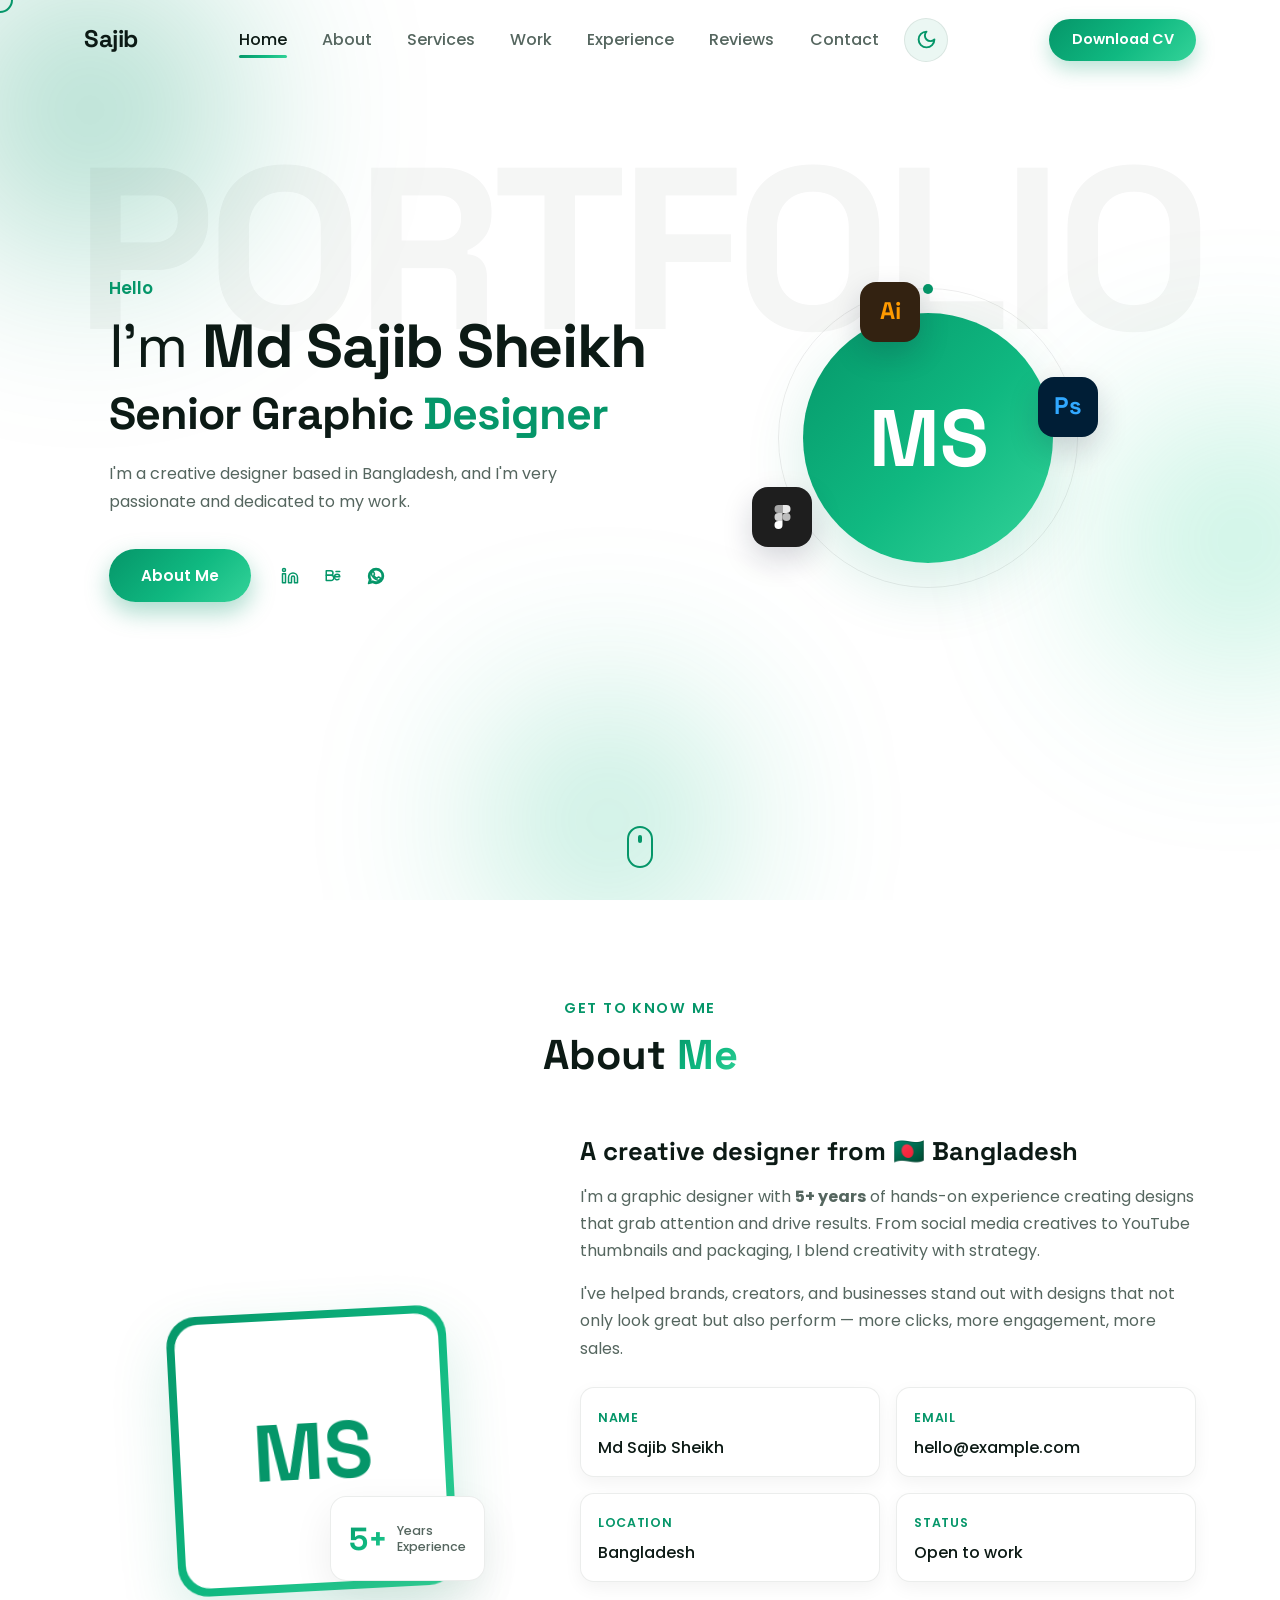
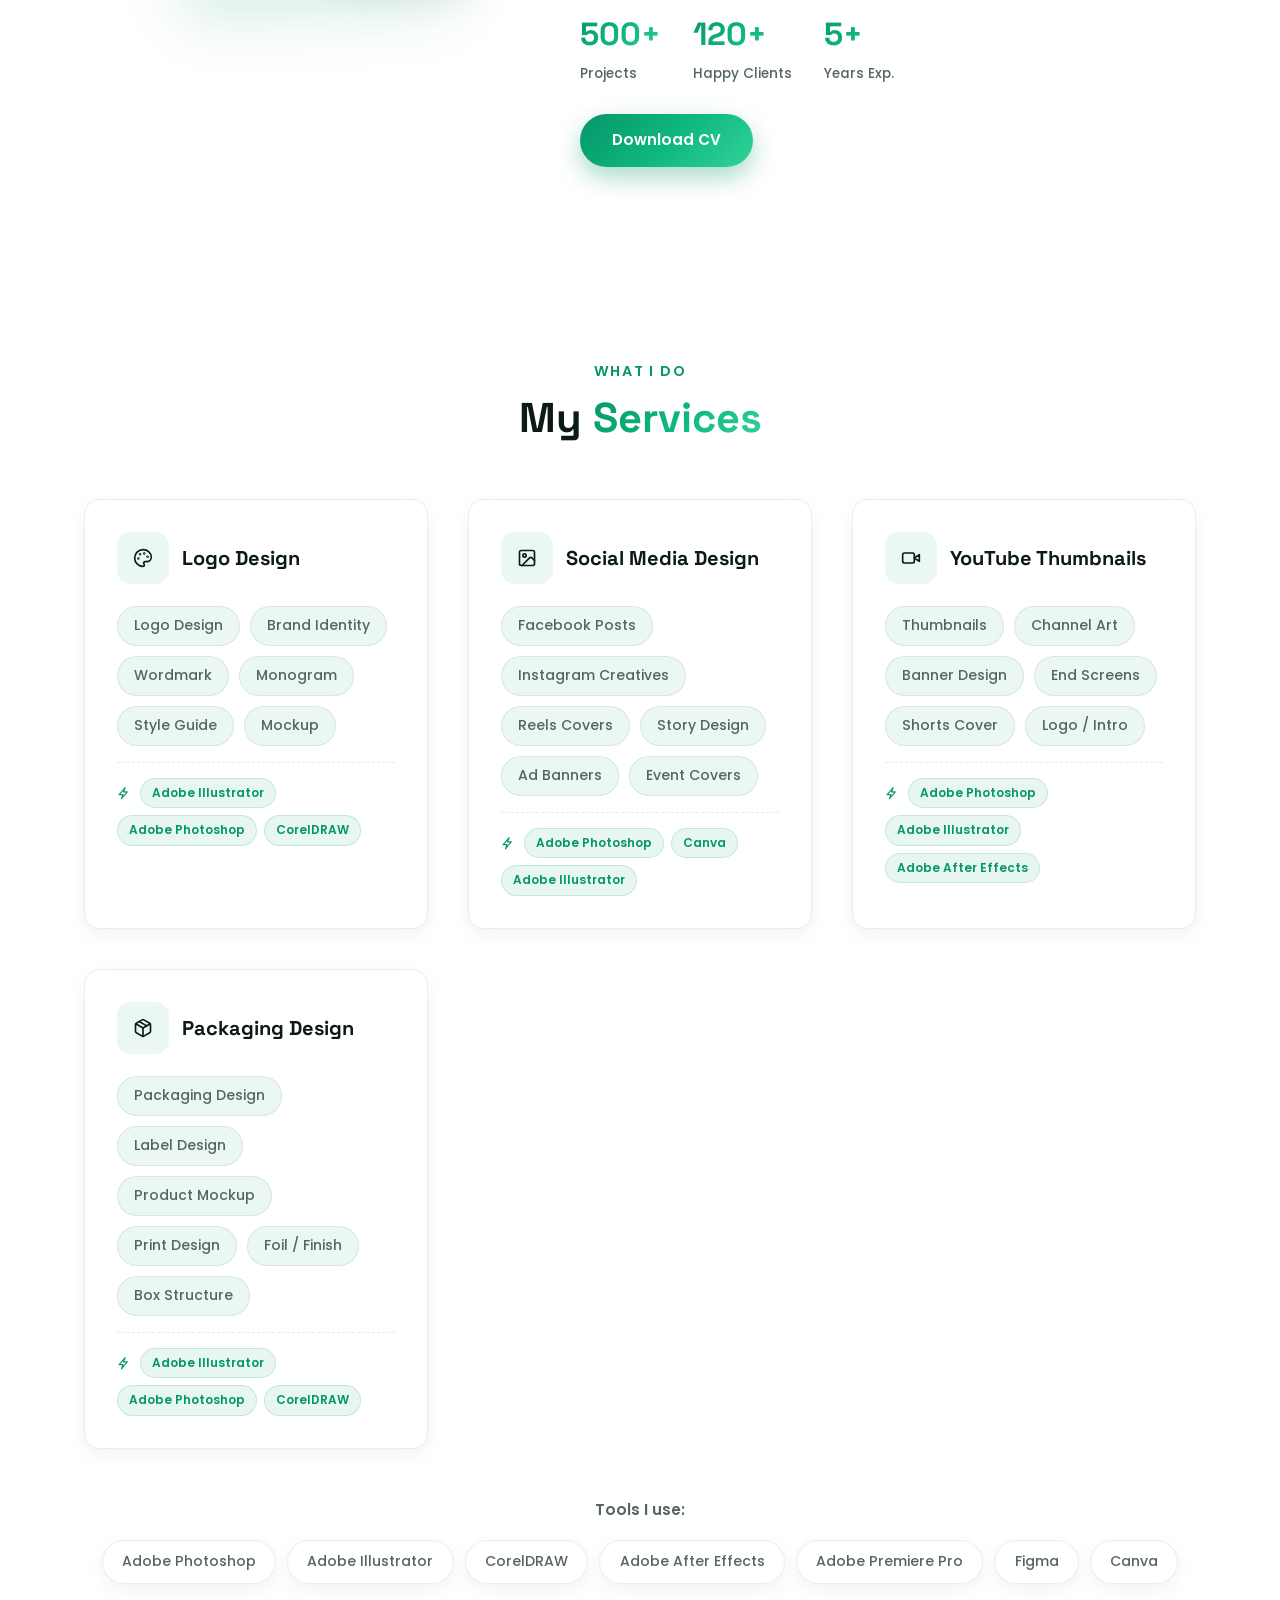
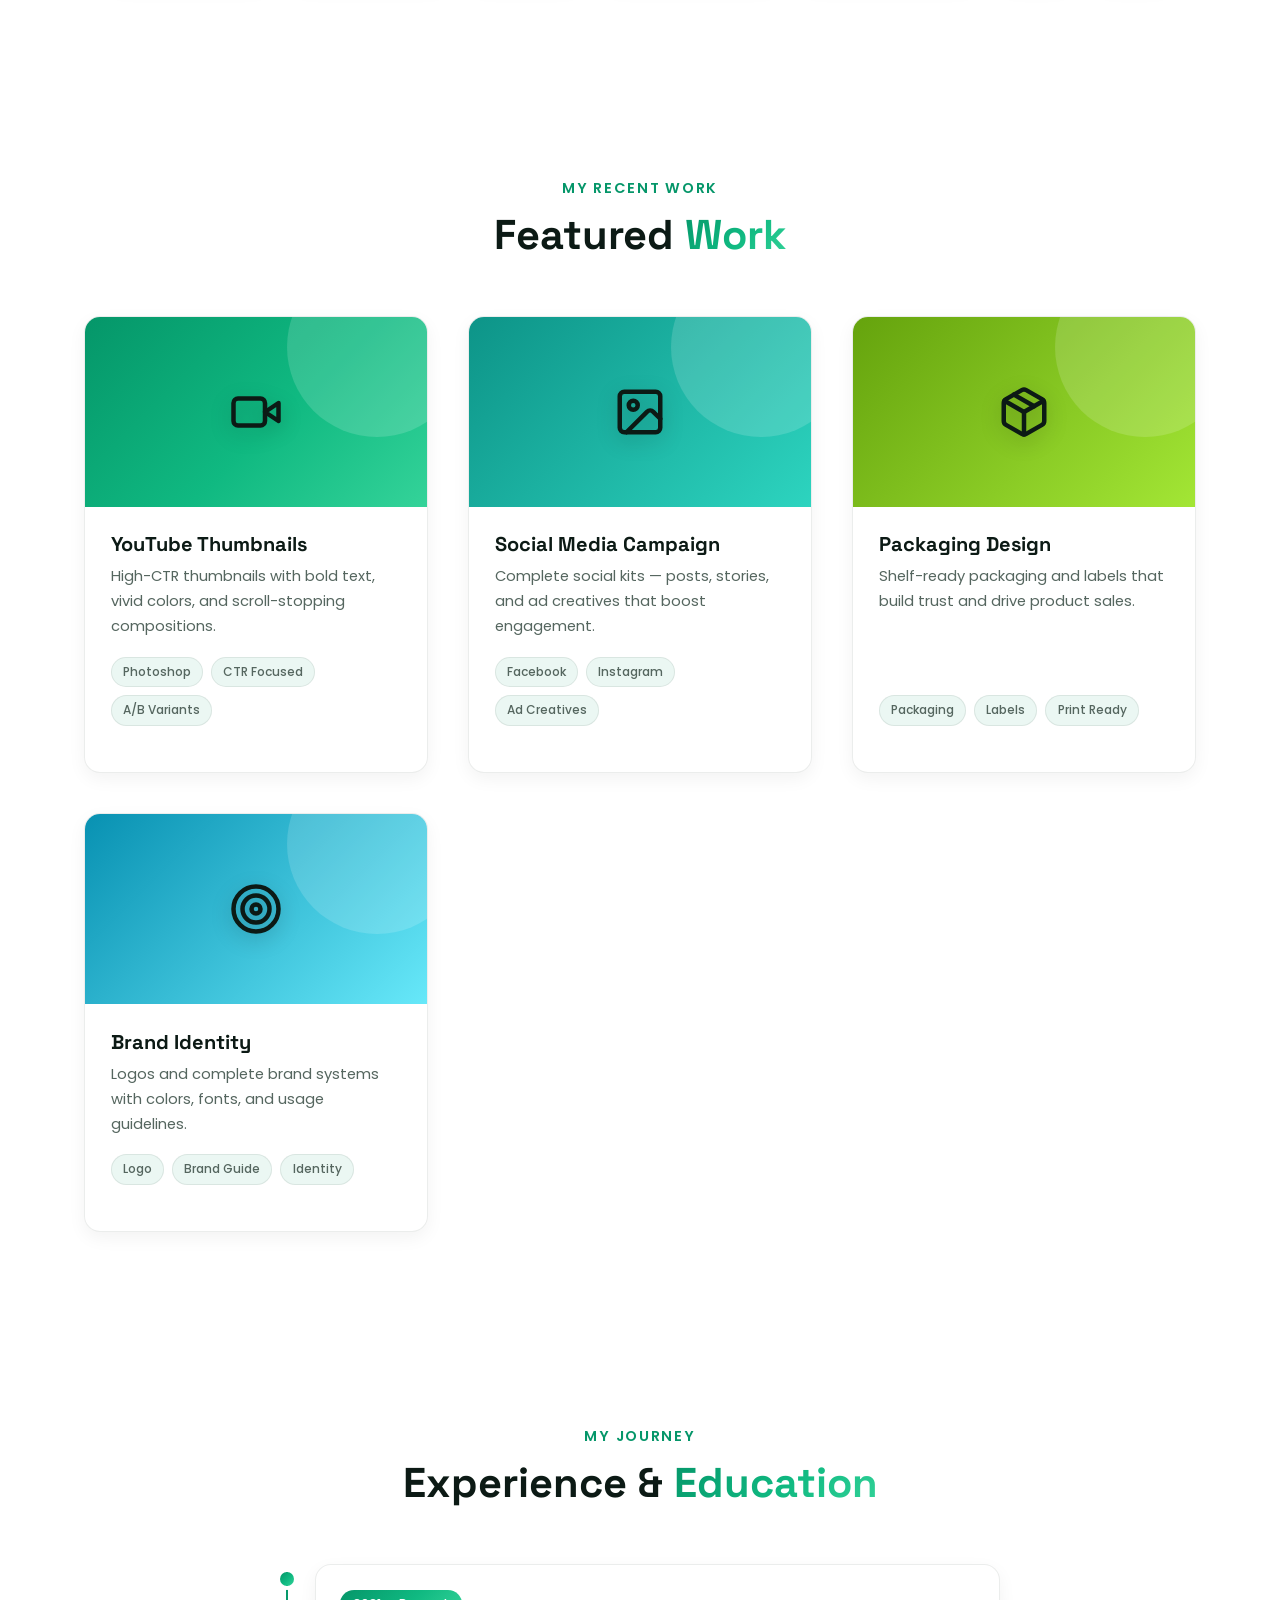
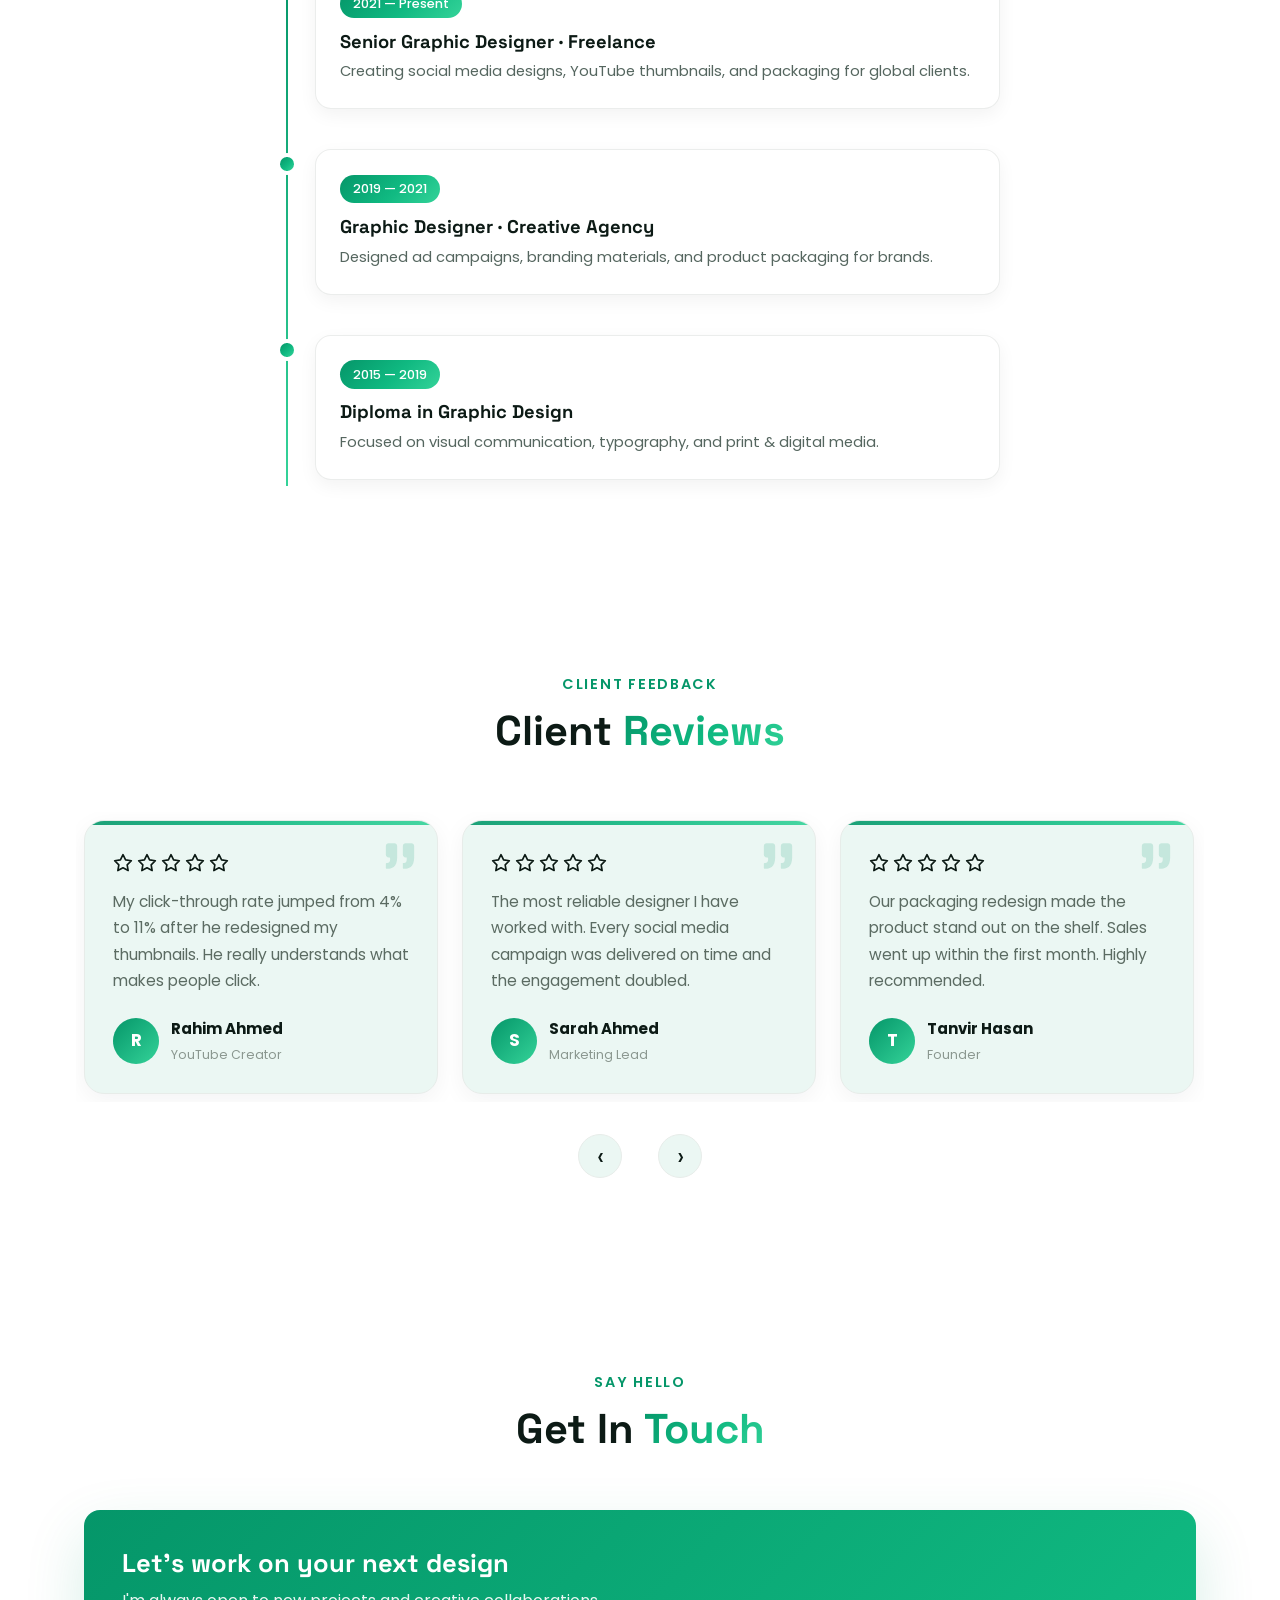
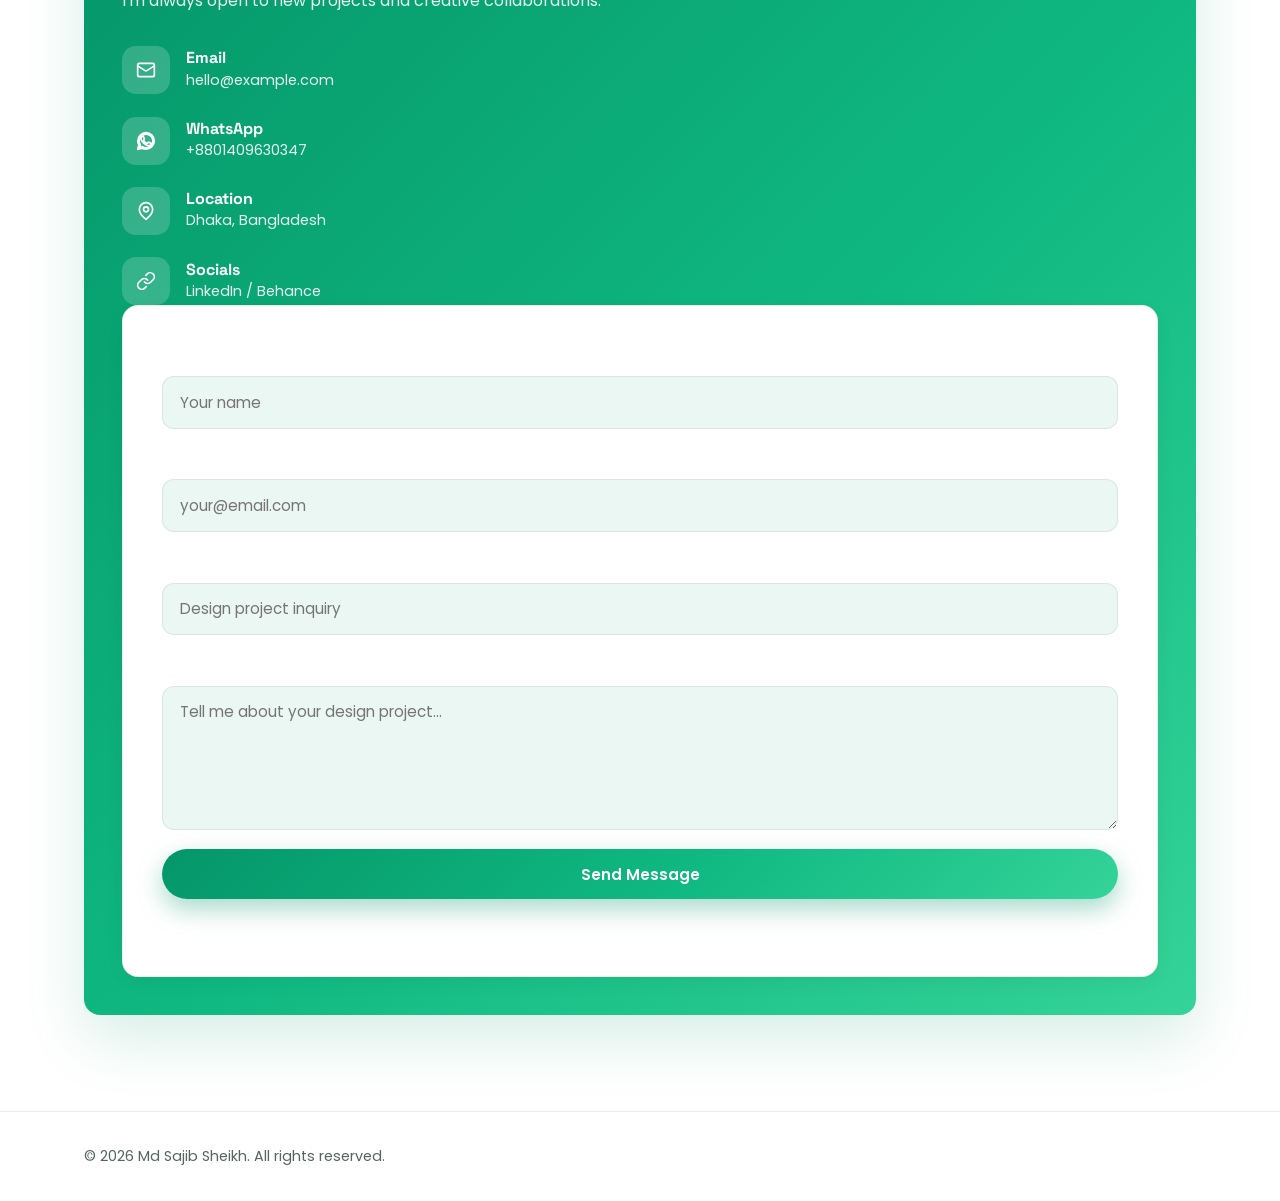
==== commit 7f42422f: "Admin redesign: grouped sidebar with SVG icons, topbar breadcrumb/search, greeting card, Logo Manage" ====
--- a/index.html
+++ b/index.html
@@ -163,6 +163,9 @@
       </a>
     </section>
 
+    <!-- ===== Brand logos (admin থেকে upload করা) ===== -->
+    <div class="logo-strip" id="logo-strip" hidden></div>
+
     <!-- ===== About ===== -->
     <section class="about section" id="about">
       <div class="container">
--- a/css/style.css
+++ b/css/style.css
@@ -537,6 +537,27 @@
 .nav-logo-img { height: 34px; width: auto; max-width: 150px; object-fit: contain; display: block; }
 .nav-logo-img[hidden] { display: none; }
 
+/* ---- Brand logo strip (admin থেকে upload করা ২/৩টা logo) ---- */
+.logo-strip {
+  display: flex; align-items: center; justify-content: center; flex-wrap: wrap;
+  gap: 24px 42px;
+  padding: 26px 20px;
+  background: var(--bg-soft, #f6faf8);
+  border-top: 1px solid var(--border, #e7ece9);
+  border-bottom: 1px solid var(--border, #e7ece9);
+}
+.logo-strip[hidden] { display: none; }
+.logo-strip img {
+  height: 44px; width: auto; max-width: 180px; object-fit: contain;
+  filter: grayscale(1); opacity: 0.7;
+  transition: var(--transition, 0.3s ease);
+}
+.logo-strip img:hover { filter: grayscale(0); opacity: 1; transform: translateY(-2px); }
+@media (max-width: 640px) {
+  .logo-strip { gap: 16px 26px; padding: 20px 16px; }
+  .logo-strip img { height: 34px; max-width: 125px; }
+}
+
 /* --- hero / about avatar --- */
 .hero-avatar.has-img,
 .about-avatar.has-img {
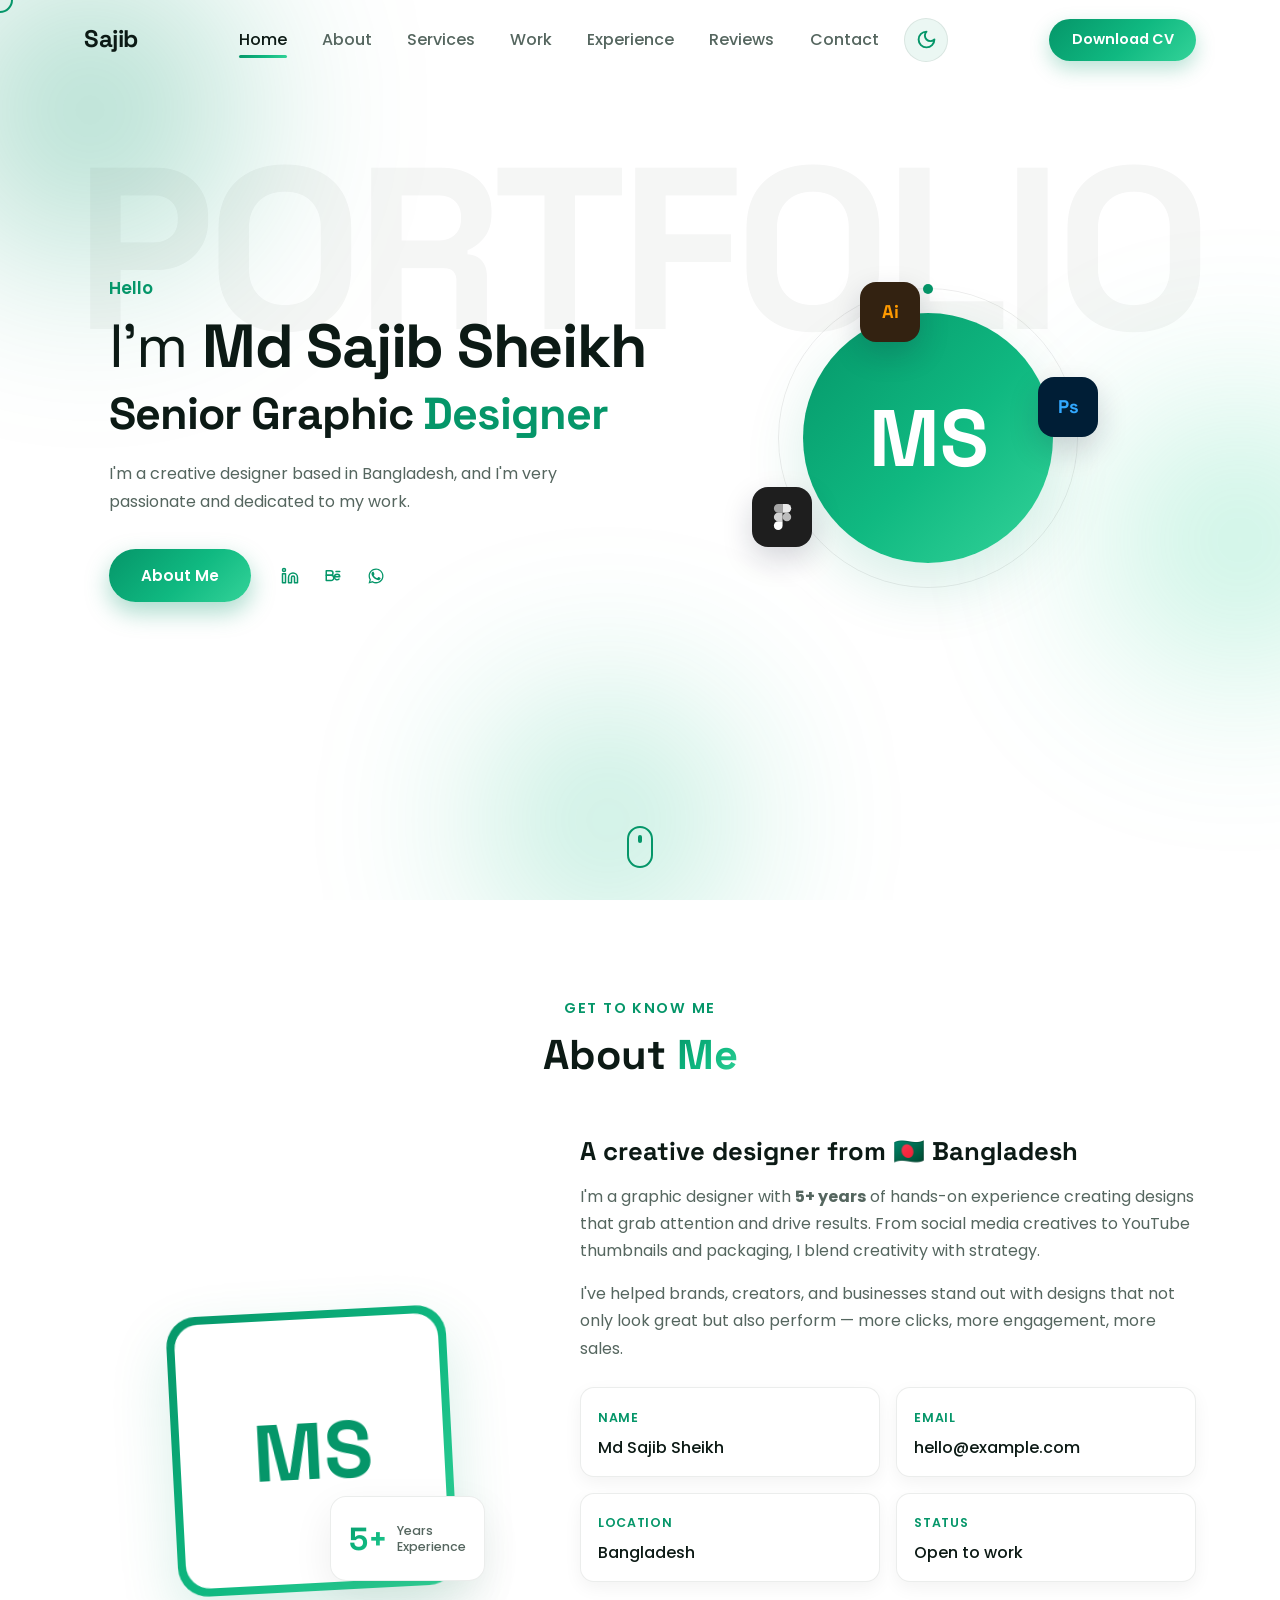
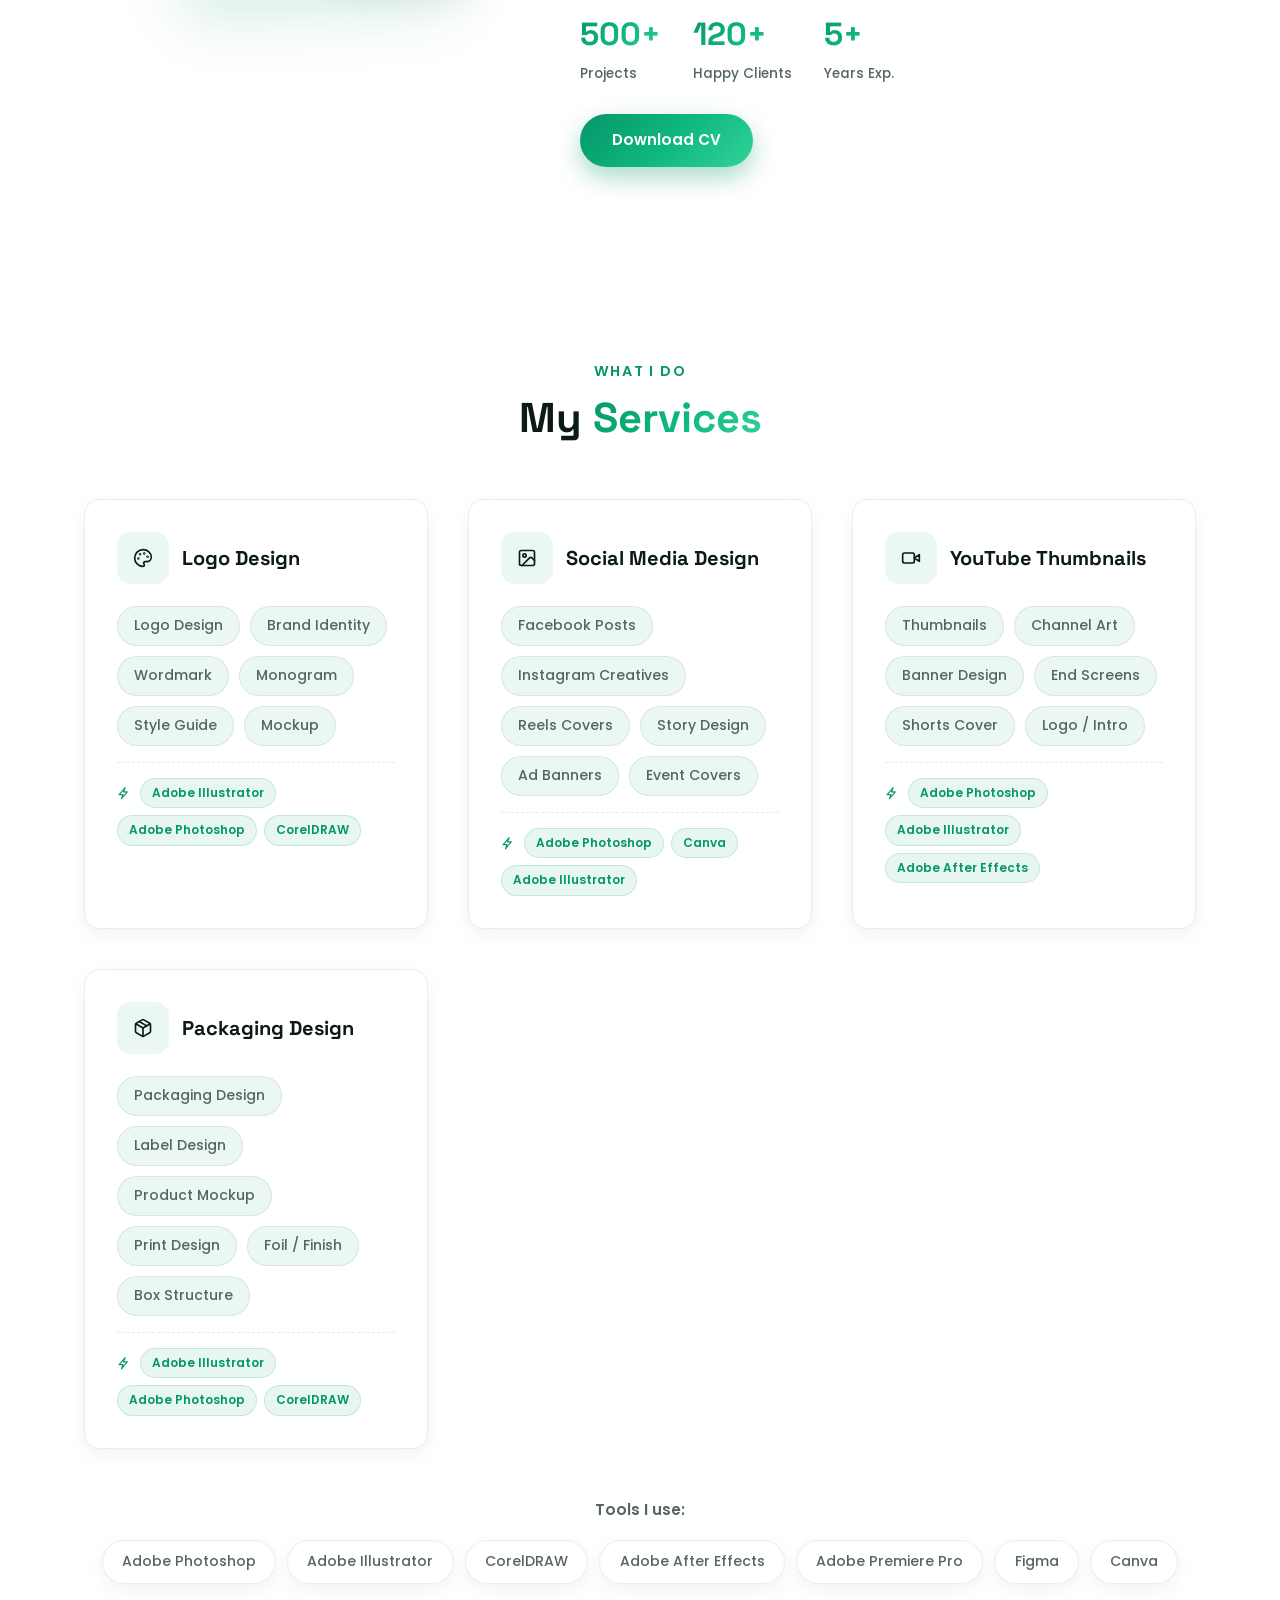
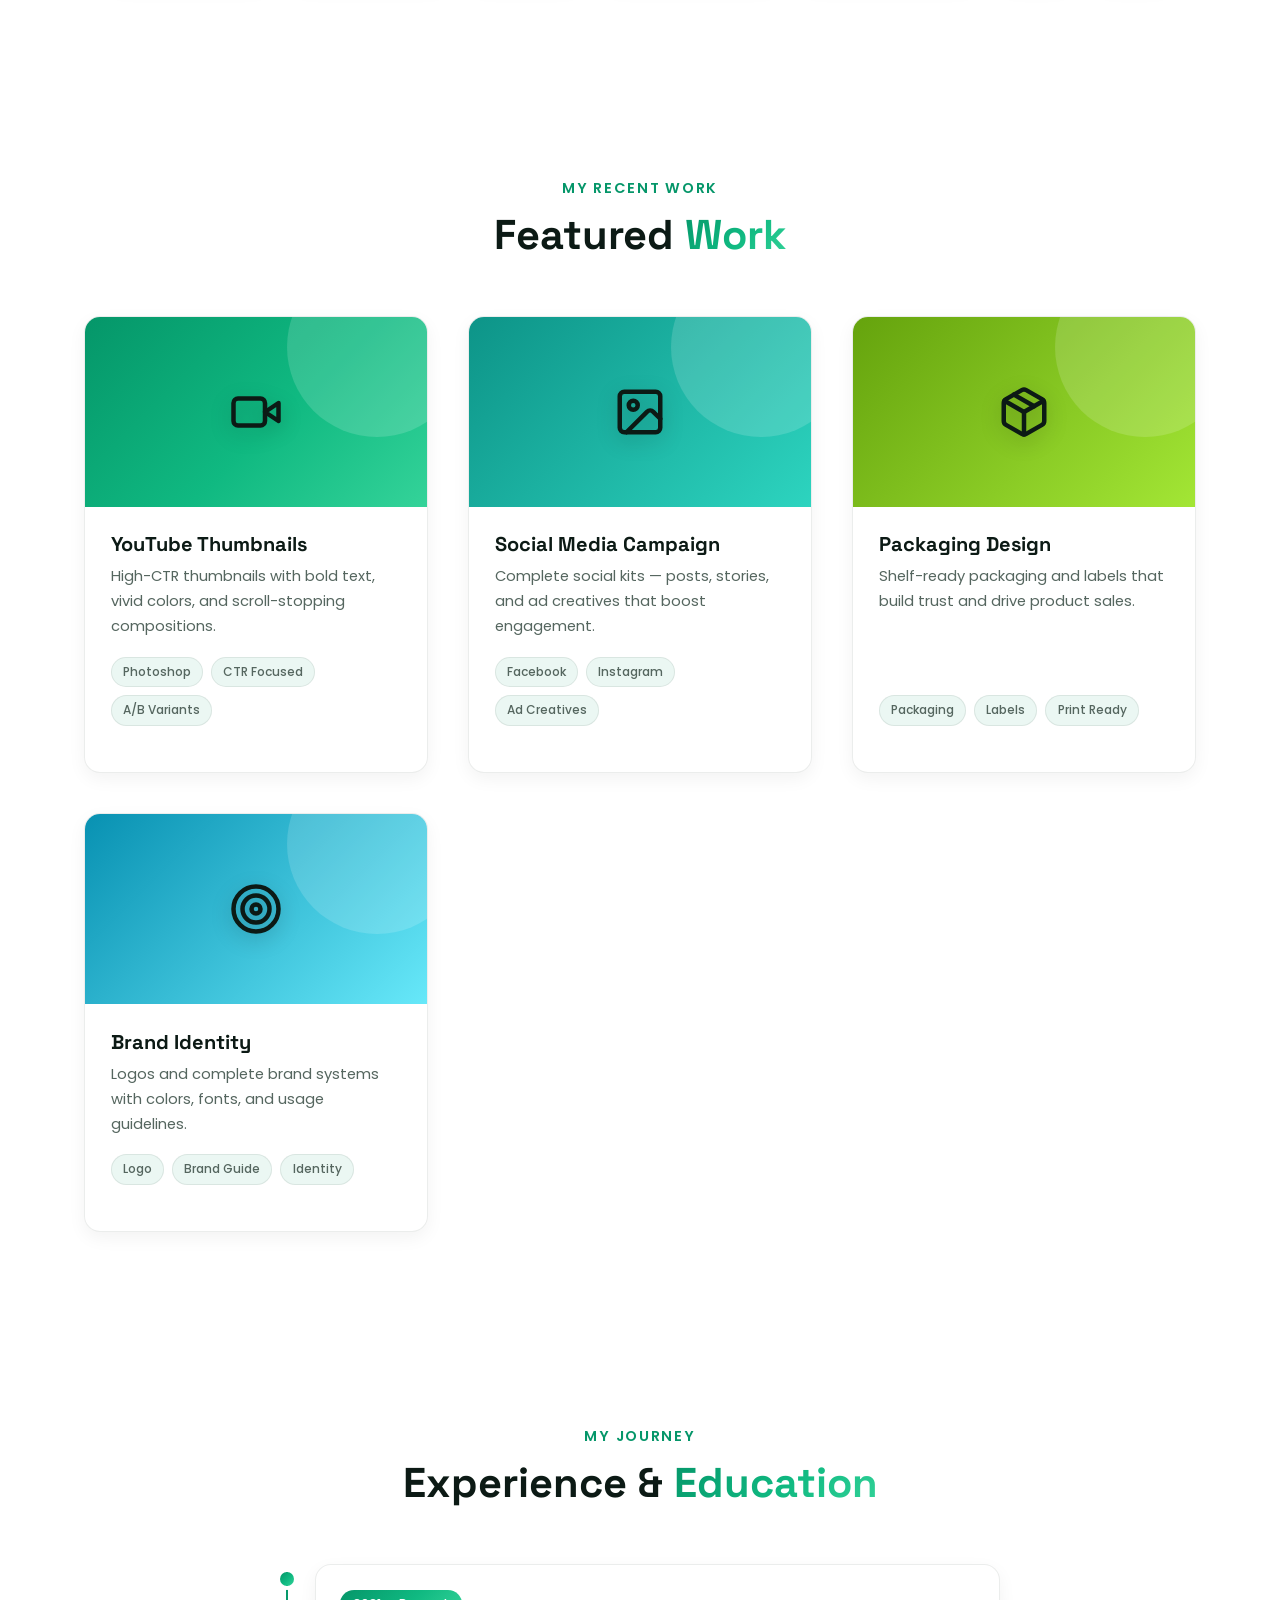
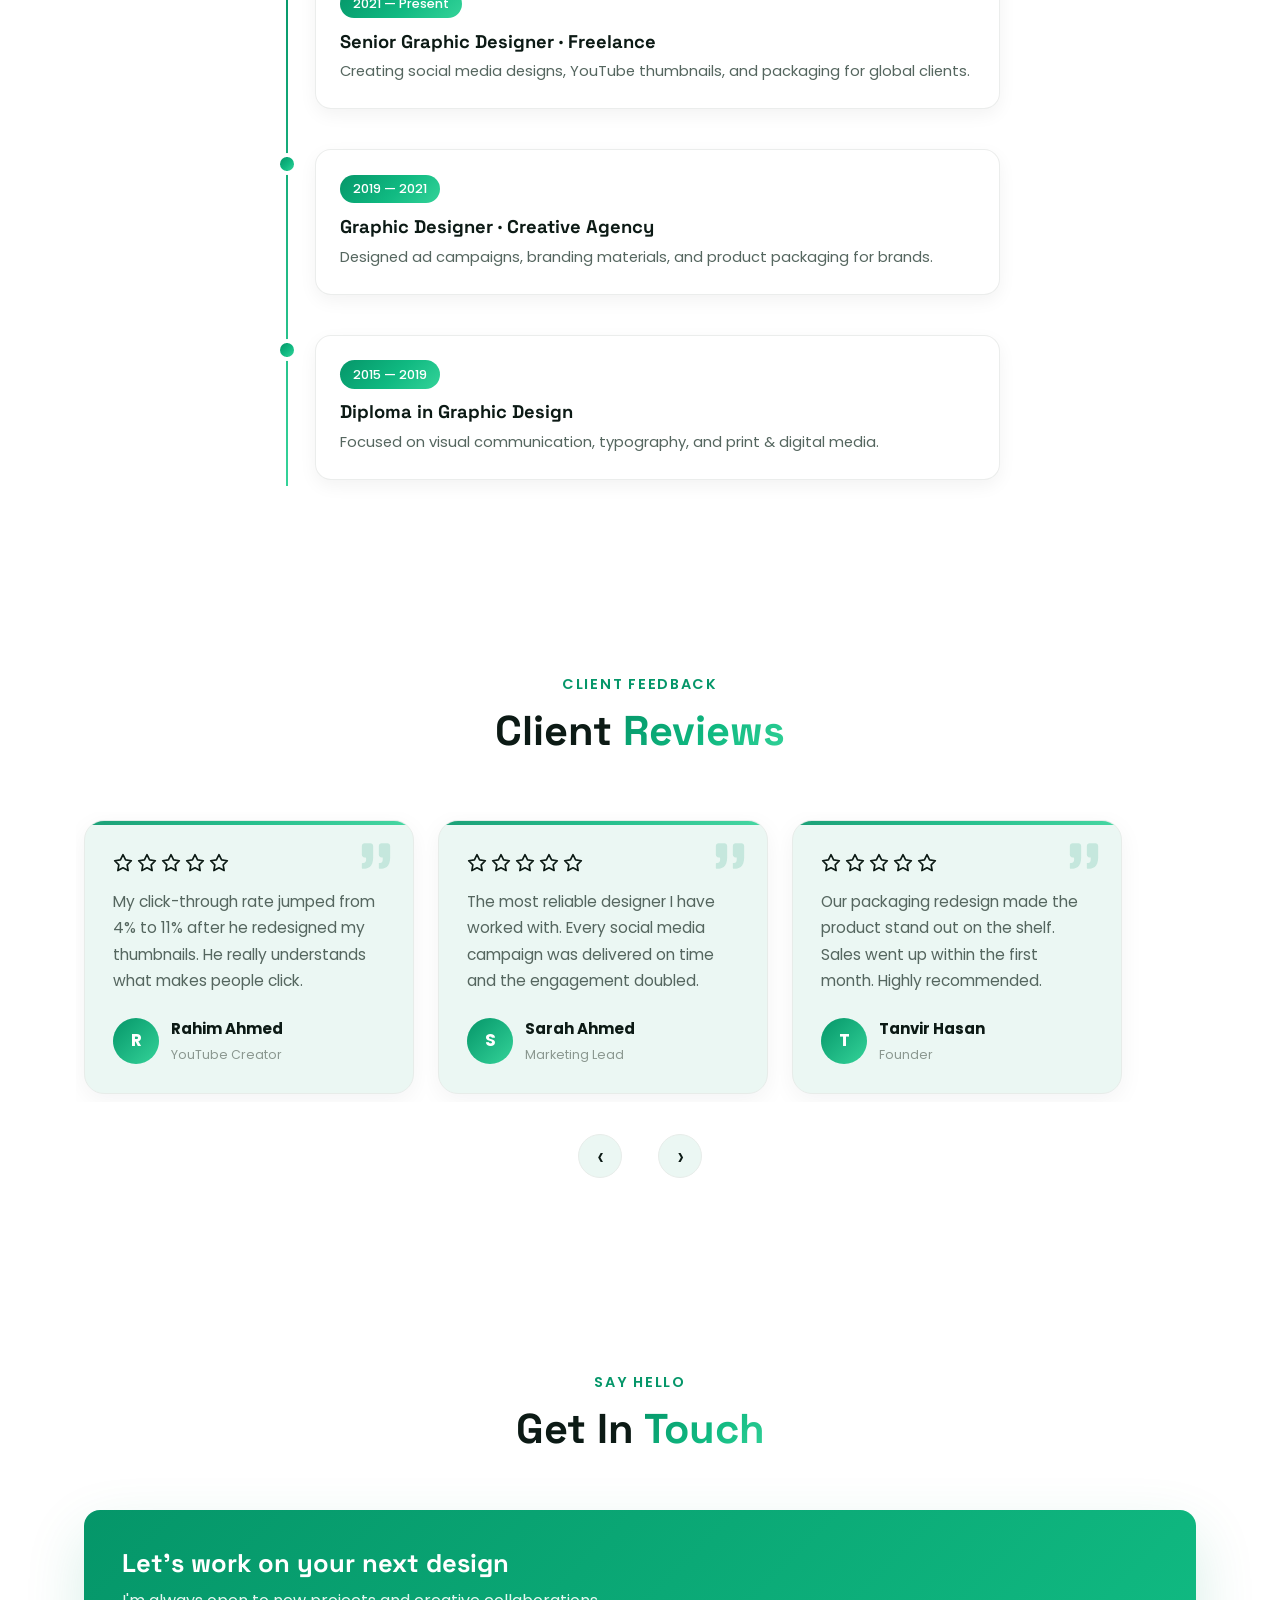
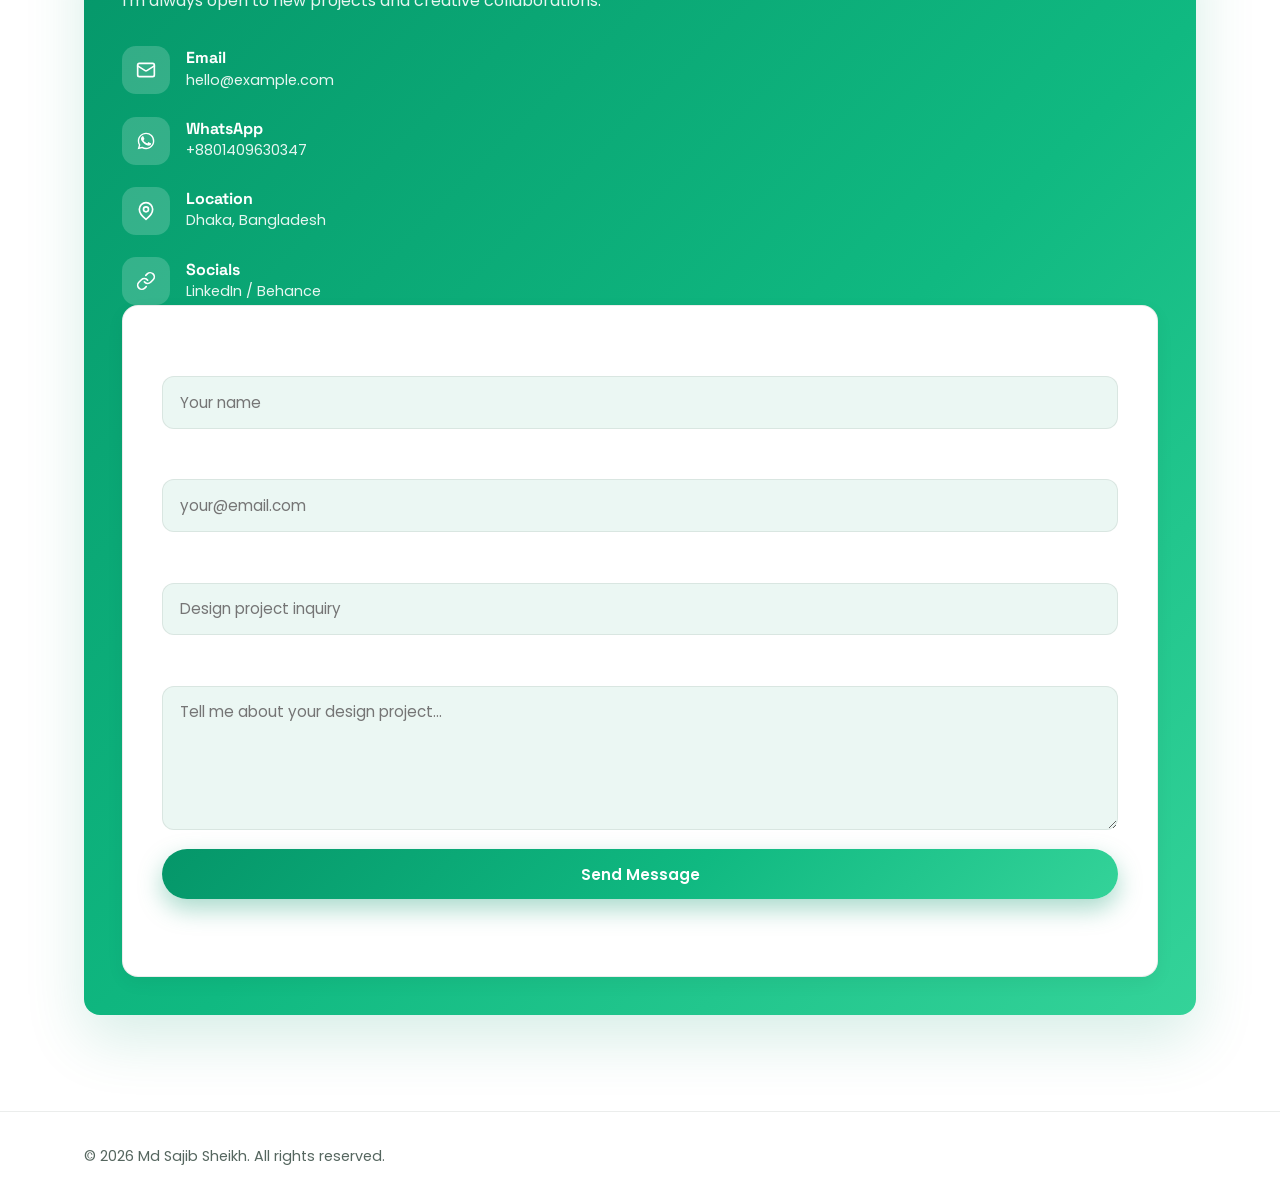
==== commit f9041f14: "Admin: fix greet-card quick buttons nav, hide hamburger on desktop, add hero tool badge editor, drop" ====
--- a/index.html
+++ b/index.html
@@ -149,11 +149,14 @@
             <span class="hero-circle-guide"></span>
             <div class="hero-avatar" data-c="avatar">MS</div>
 
-            <span class="tool-icon tool-ai">Ai</span>
-            <span class="tool-icon tool-ps">Ps</span>
-            <span class="tool-icon tool-fig">
-              <svg viewBox="0 0 24 24" fill="currentColor"><path d="M8.5 24a4 4 0 0 0 4-4v-4h-4a4 4 0 0 0 0 8Z"/><path d="M4.5 12a4 4 0 0 1 4-4h4v8h-4a4 4 0 0 1-4-4Z" opacity=".8"/><path d="M4.5 4a4 4 0 0 1 4-4h4v8h-4a4 4 0 0 1-4-4Z" opacity=".6"/><path d="M12.5 0h4a4 4 0 0 1 0 8h-4V0Z" opacity=".9"/><path d="M20.5 12a4 4 0 1 1-8 0 4 4 0 0 1 8 0Z" opacity=".7"/></svg>
-            </span>
+            <!-- ৩টা tool badge — admin থেকে লোগো/লেখা ও রং বদলানো যায় -->
+            <div class="hero-tools" id="hero-tools">
+              <span class="tool-icon tool-badge tool-1 tool-text" style="background:#332211;color:#ff9a00">Ai</span>
+              <span class="tool-icon tool-badge tool-2 tool-text" style="background:#001e36;color:#31a8ff">Ps</span>
+              <span class="tool-icon tool-badge tool-3" style="background:#1e1e1e;color:#ffffff">
+                <svg viewBox="0 0 24 24" fill="currentColor"><path d="M8.5 24a4 4 0 0 0 4-4v-4h-4a4 4 0 0 0 0 8Z"/><path d="M4.5 12a4 4 0 0 1 4-4h4v8h-4a4 4 0 0 1-4-4Z" opacity=".8"/><path d="M4.5 4a4 4 0 0 1 4-4h4v8h-4a4 4 0 0 1-4-4Z" opacity=".6"/><path d="M12.5 0h4a4 4 0 0 1 0 8h-4V0Z" opacity=".9"/><path d="M20.5 12a4 4 0 1 1-8 0 4 4 0 0 1 8 0Z" opacity=".7"/></svg>
+              </span>
+            </div>
           </div>
         </div>
       </div>
--- a/css/style.css
+++ b/css/style.css
@@ -320,7 +320,16 @@
   font-family: "Space Grotesk", sans-serif; font-weight: 700; font-size: 1.5rem;
   box-shadow: 0 12px 30px rgba(14, 23, 48, 0.18);
 }
-.tool-icon svg { width: 24px; height: 24px; }
+.tool-icon svg { width: 26px; height: 26px; }
+
+/* ---- ৩টা hero tool badge — admin থেকে content ও রং পরিবর্তনযোগ্য ----
+   background/color inline হিসেবে বসানো হয় (js/content.js applyHeroTools) */
+.tool-badge { position: absolute; z-index: 3; }
+.tool-badge.tool-1 { top: 4%; left: 30%; animation: float 5s ease-in-out infinite; }
+.tool-badge.tool-2 { top: 32%; right: 0%; animation: float 5s ease-in-out 0.8s infinite; }
+.tool-badge.tool-3 { bottom: 18%; left: -2%; animation: float 5s ease-in-out 1.6s infinite; }
+.tool-badge.tool-text { font-family: "Space Grotesk", sans-serif; font-weight: 700; font-size: 1.15rem; }
+.tool-badge.tool-text.tool-long { font-size: 0.95rem; letter-spacing: -0.02em; padding: 0 8px; }
 .tool-ai { top: 4%; left: 30%; background: #332211; color: #ff9a00; animation: float 5s ease-in-out infinite; }
 .tool-ps { top: 32%; right: 0%; background: #001e36; color: #31a8ff; animation: float 5s ease-in-out 0.8s infinite; }
 .tool-fig { bottom: 18%; left: -2%; background: #1e1e1e; color: #fff; animation: float 5s ease-in-out 1.6s infinite; }
@@ -609,7 +618,15 @@
 
 /* ---- Reviews slider ---- */
 .reviews-slider { margin-top: 48px; }
-.reviews-viewport { overflow: hidden; margin: 0 -8px; padding: 8px; }
+.reviews-viewport {
+  overflow: hidden;
+  margin: 0 -8px;
+  padding: 8px;
+  cursor: grab;
+  user-select: none;
+  -webkit-user-select: none;
+}
+.reviews-viewport:active { cursor: grabbing; }
 .reviews-track {
   display: flex;
   gap: 24px;
@@ -700,7 +717,8 @@
 .review-text {
   font-size: 15.5px;
   line-height: 1.7;
-  color: var(--text-soft, #5b6b62);
+  /* --text-soft কোথাও define করা ছিল না → কালো fallback বসত (dark-এ অদৃশ্য) */
+  color: var(--text-light, #5b6b62);
   margin-bottom: 22px;
 }
 
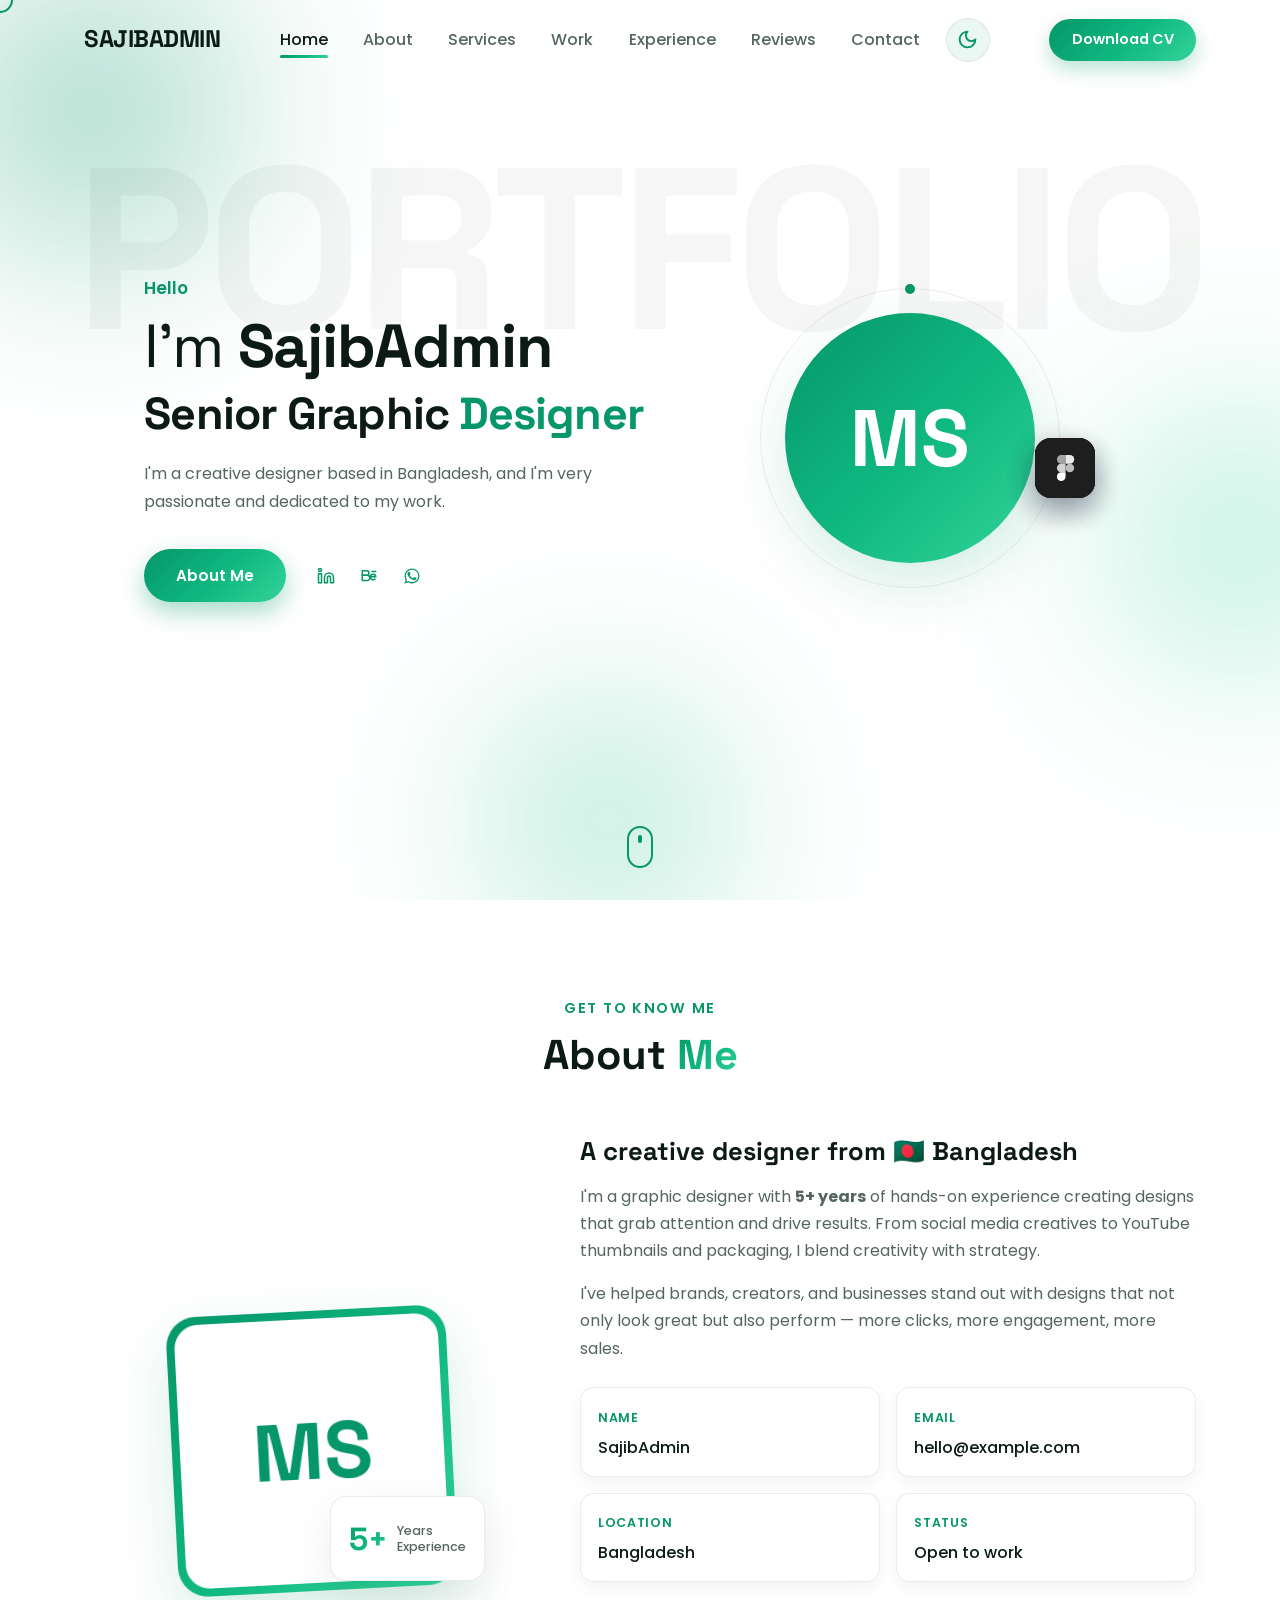
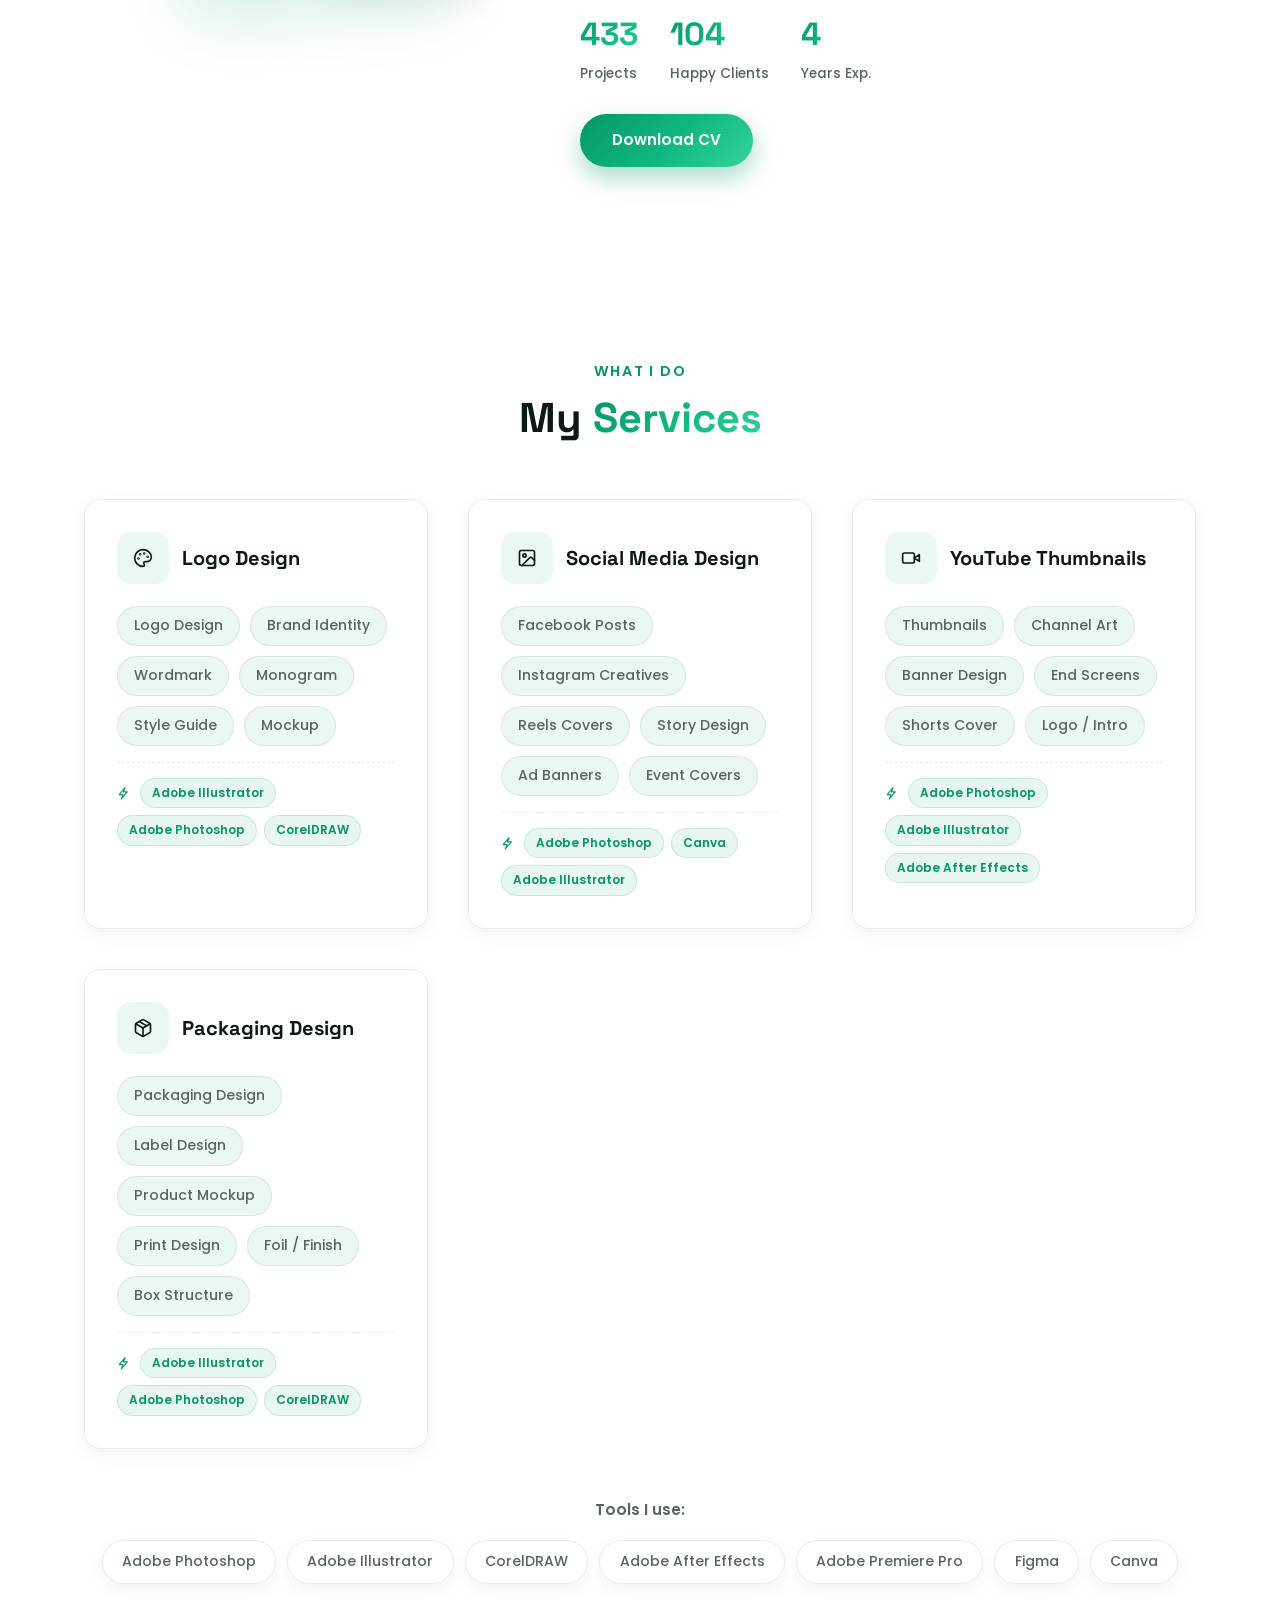
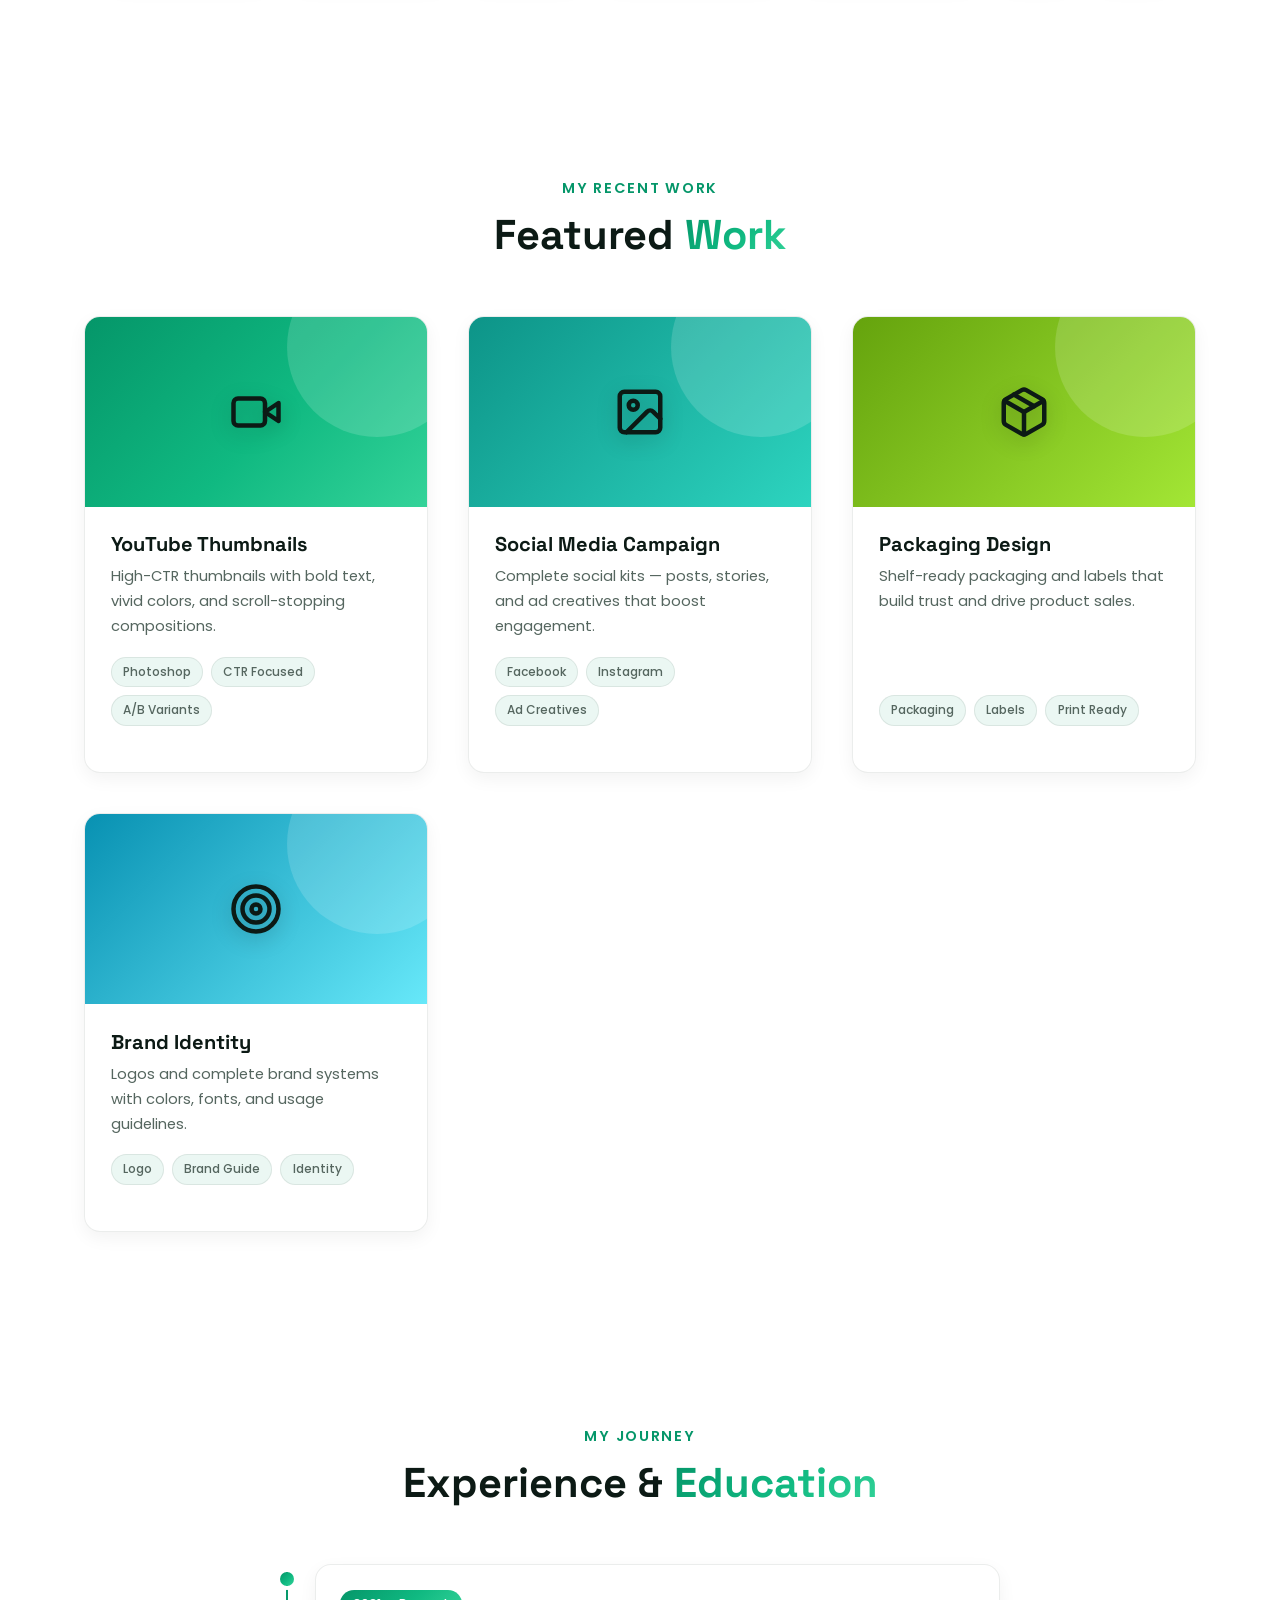
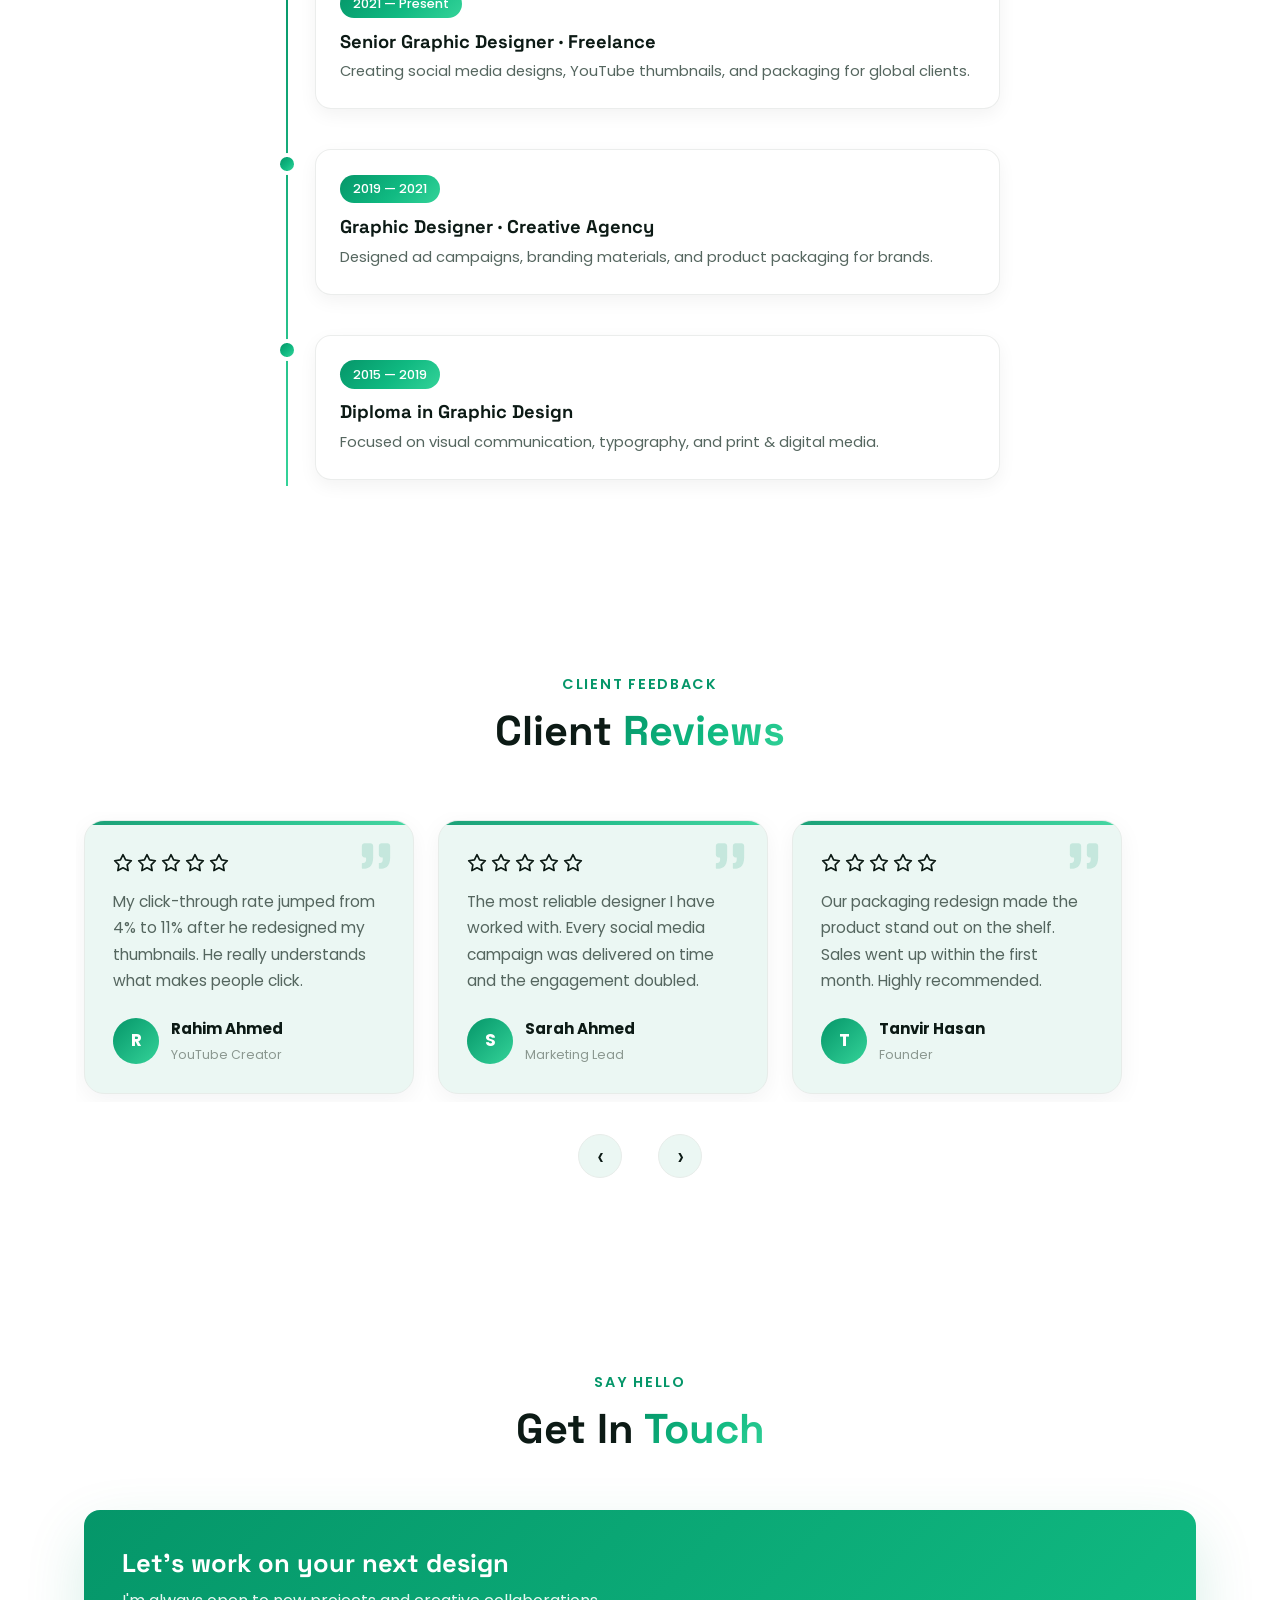
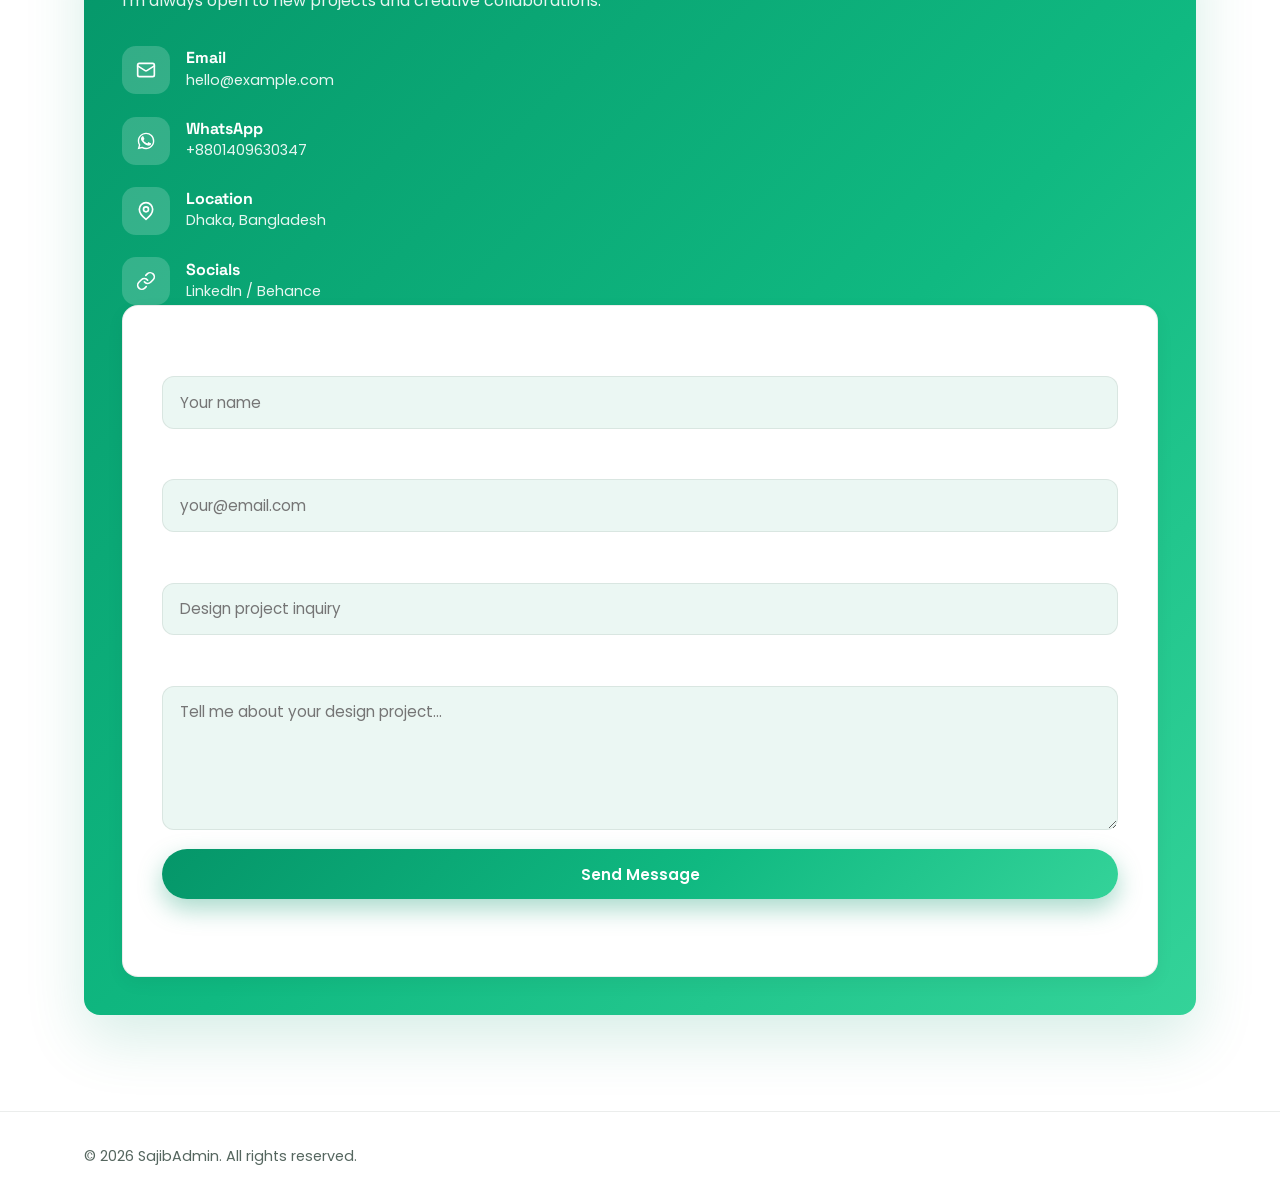
==== commit f84ade4f: "Rename site to SajibAdmin; admin panel shows Md Sajib Sheikh" ====
--- a/index.html
+++ b/index.html
@@ -3,26 +3,26 @@
 <head>
   <meta charset="UTF-8" />
   <meta name="viewport" content="width=device-width, initial-scale=1.0" />
-  <meta name="description" content="Md Sajib Sheikh — Graphic Designer with 5+ years experience in social media design, YouTube thumbnails, and packaging design." />
+  <meta name="description" content="SajibAdmin — Graphic Designer with 5+ years experience in social media design, YouTube thumbnails, and packaging design." />
   <meta name="keywords" content="graphic designer, social media design, youtube thumbnail, packaging design, logo design, bangladesh designer" />
-  <meta name="author" content="Md Sajib Sheikh" />
+  <meta name="author" content="SajibAdmin" />
   <meta name="theme-color" content="#059669" />
   <meta name="robots" content="index, follow" />
   <link rel="canonical" href="https://mdsajibsheikh.vercel.app/" />
-  <title data-s="site_title">Md Sajib Sheikh | Graphic Designer</title>
+  <title data-s="site_title">SajibAdmin | Graphic Designer</title>
 
   <!-- Open Graph (Facebook / WhatsApp / LinkedIn share) -->
   <meta property="og:type" content="website" />
   <meta property="og:url" content="https://mdsajibsheikh.vercel.app/" />
-  <meta property="og:site_name" content="Md Sajib Sheikh" />
-  <meta property="og:title" content="Md Sajib Sheikh | Graphic Designer" />
+  <meta property="og:site_name" content="SajibAdmin" />
+  <meta property="og:title" content="SajibAdmin | Graphic Designer" />
   <meta property="og:description" content="Graphic Designer with 5+ years experience in social media design, YouTube thumbnails and packaging design." />
   <meta property="og:image" content="https://mdsajibsheikh.vercel.app/og.png" />
   <meta property="og:locale" content="en_US" />
 
   <!-- Twitter / X -->
   <meta name="twitter:card" content="summary_large_image" />
-  <meta name="twitter:title" content="Md Sajib Sheikh | Graphic Designer" />
+  <meta name="twitter:title" content="SajibAdmin | Graphic Designer" />
   <meta name="twitter:description" content="Graphic Designer with 5+ years experience in social media design, YouTube thumbnails and packaging design." />
   <meta name="twitter:image" content="https://mdsajibsheikh.vercel.app/og.png" />
 
@@ -46,7 +46,7 @@
   {
     "@context": "https://schema.org",
     "@type": "Person",
-    "name": "Md Sajib Sheikh",
+    "name": "SajibAdmin",
     "jobTitle": "Senior Graphic Designer",
     "url": "https://mdsajibsheikh.vercel.app/",
     "image": "https://mdsajibsheikh.vercel.app/og.png",
@@ -87,7 +87,7 @@
     <nav class="nav container">
       <a href="#home" class="nav-logo">
         <img class="nav-logo-img" alt="logo" hidden />
-        <span class="nav-logo-text"><span data-s="nav_logo">Sajib</span></span>
+        <span class="nav-logo-text"><span data-s="nav_logo">SAJIBADMIN</span></span>
       </a>
 
       <div class="nav-menu" id="nav-menu">
@@ -127,7 +127,7 @@
       <div class="hero-container container grid">
         <div class="hero-content">
           <span class="hero-hello" data-c="hello">Hello</span>
-          <h1 class="hero-title">I'm <span class="hero-name" data-c="name">Md Sajib Sheikh</span></h1>
+          <h1 class="hero-title">I'm <span class="hero-name" data-c="name">SajibAdmin</span></h1>
           <h2 class="hero-profession" data-c="profession">Senior Graphic <span class="text-primary">Designer</span></h2>
           <p class="hero-description" data-c="hero_desc">
             I'm a creative designer based in Bangladesh, and I'm very passionate
@@ -199,7 +199,7 @@
             </p>
 
             <div class="about-info">
-              <div class="about-box"><span class="about-label" data-s="info_label_name">Name</span><p data-c="about_name">Md Sajib Sheikh</p></div>
+              <div class="about-box"><span class="about-label" data-s="info_label_name">Name</span><p data-c="about_name">SajibAdmin</p></div>
               <div class="about-box"><span class="about-label" data-s="info_label_email">Email</span><p data-c="about_email">hello@example.com</p></div>
               <div class="about-box"><span class="about-label" data-s="info_label_location">Location</span><p data-c="about_location">Bangladesh</p></div>
               <div class="about-box"><span class="about-label" data-s="info_label_status">Status</span><p data-c="about_status">Open to work</p></div>
@@ -541,7 +541,7 @@
   <!-- ===== Footer ===== -->
   <footer class="footer">
     <div class="container footer-container">
-      <p>© <span id="year"></span> <span data-c="footer_text">Md Sajib Sheikh. All rights reserved.</span></p>
+      <p>© <span id="year"></span> <span data-c="footer_text">SajibAdmin. All rights reserved.</span></p>
     </div>
   </footer>
 
--- a/css/style.css
+++ b/css/style.css
@@ -324,12 +324,21 @@
 
 /* ---- ৩টা hero tool badge — admin থেকে content ও রং পরিবর্তনযোগ্য ----
    background/color inline হিসেবে বসানো হয় (js/content.js applyHeroTools) */
+/* ---- hero tool badge — অবস্থান (১-৬, এরপর ঘুরে ঘুরে বসে) ----
+   background/color inline হিসেবে বসানো হয় (js/content.js applyHeroTools) */
 .tool-badge { position: absolute; z-index: 3; }
-.tool-badge.tool-1 { top: 4%; left: 30%; animation: float 5s ease-in-out infinite; }
-.tool-badge.tool-2 { top: 32%; right: 0%; animation: float 5s ease-in-out 0.8s infinite; }
-.tool-badge.tool-3 { bottom: 18%; left: -2%; animation: float 5s ease-in-out 1.6s infinite; }
-.tool-badge.tool-text { font-family: "Space Grotesk", sans-serif; font-weight: 700; font-size: 1.15rem; }
-.tool-badge.tool-text.tool-long { font-size: 0.95rem; letter-spacing: -0.02em; padding: 0 8px; }
+.tool-badge.p1 { top: 4%; left: 30%; animation: float 5s ease-in-out infinite; }
+.tool-badge.p2 { top: 32%; right: 0%; animation: float 5s ease-in-out 0.8s infinite; }
+.tool-badge.p3 { bottom: 18%; left: -2%; animation: float 5s ease-in-out 1.6s infinite; }
+.tool-badge.p4 { bottom: 4%; right: 6%; animation: float 5s ease-in-out 2.4s infinite; }
+.tool-badge.p5 { top: -2%; right: 14%; animation: float 5s ease-in-out 3.2s infinite; }
+.tool-badge.p6 { top: 48%; left: -6%; animation: float 5s ease-in-out 4s infinite; }
+.tool-badge.tool-text { font-family: "Space Grotesk", sans-serif; font-weight: 700; }
+/* transparent badge — শুধু icon/লেখাটা ভেসে থাকবে, box নয় */
+.tool-badge.tool-transparent { box-shadow: none !important; }
+/* নিজের upload করা icon — ছবি পুরো badge-এ বসবে */
+.tool-badge.tool-img { overflow: hidden; }
+.tool-badge.tool-img img { width: 100%; height: 100%; object-fit: contain; border-radius: inherit; display: block; }
 .tool-ai { top: 4%; left: 30%; background: #332211; color: #ff9a00; animation: float 5s ease-in-out infinite; }
 .tool-ps { top: 32%; right: 0%; background: #001e36; color: #31a8ff; animation: float 5s ease-in-out 0.8s infinite; }
 .tool-fig { bottom: 18%; left: -2%; background: #1e1e1e; color: #fff; animation: float 5s ease-in-out 1.6s infinite; }
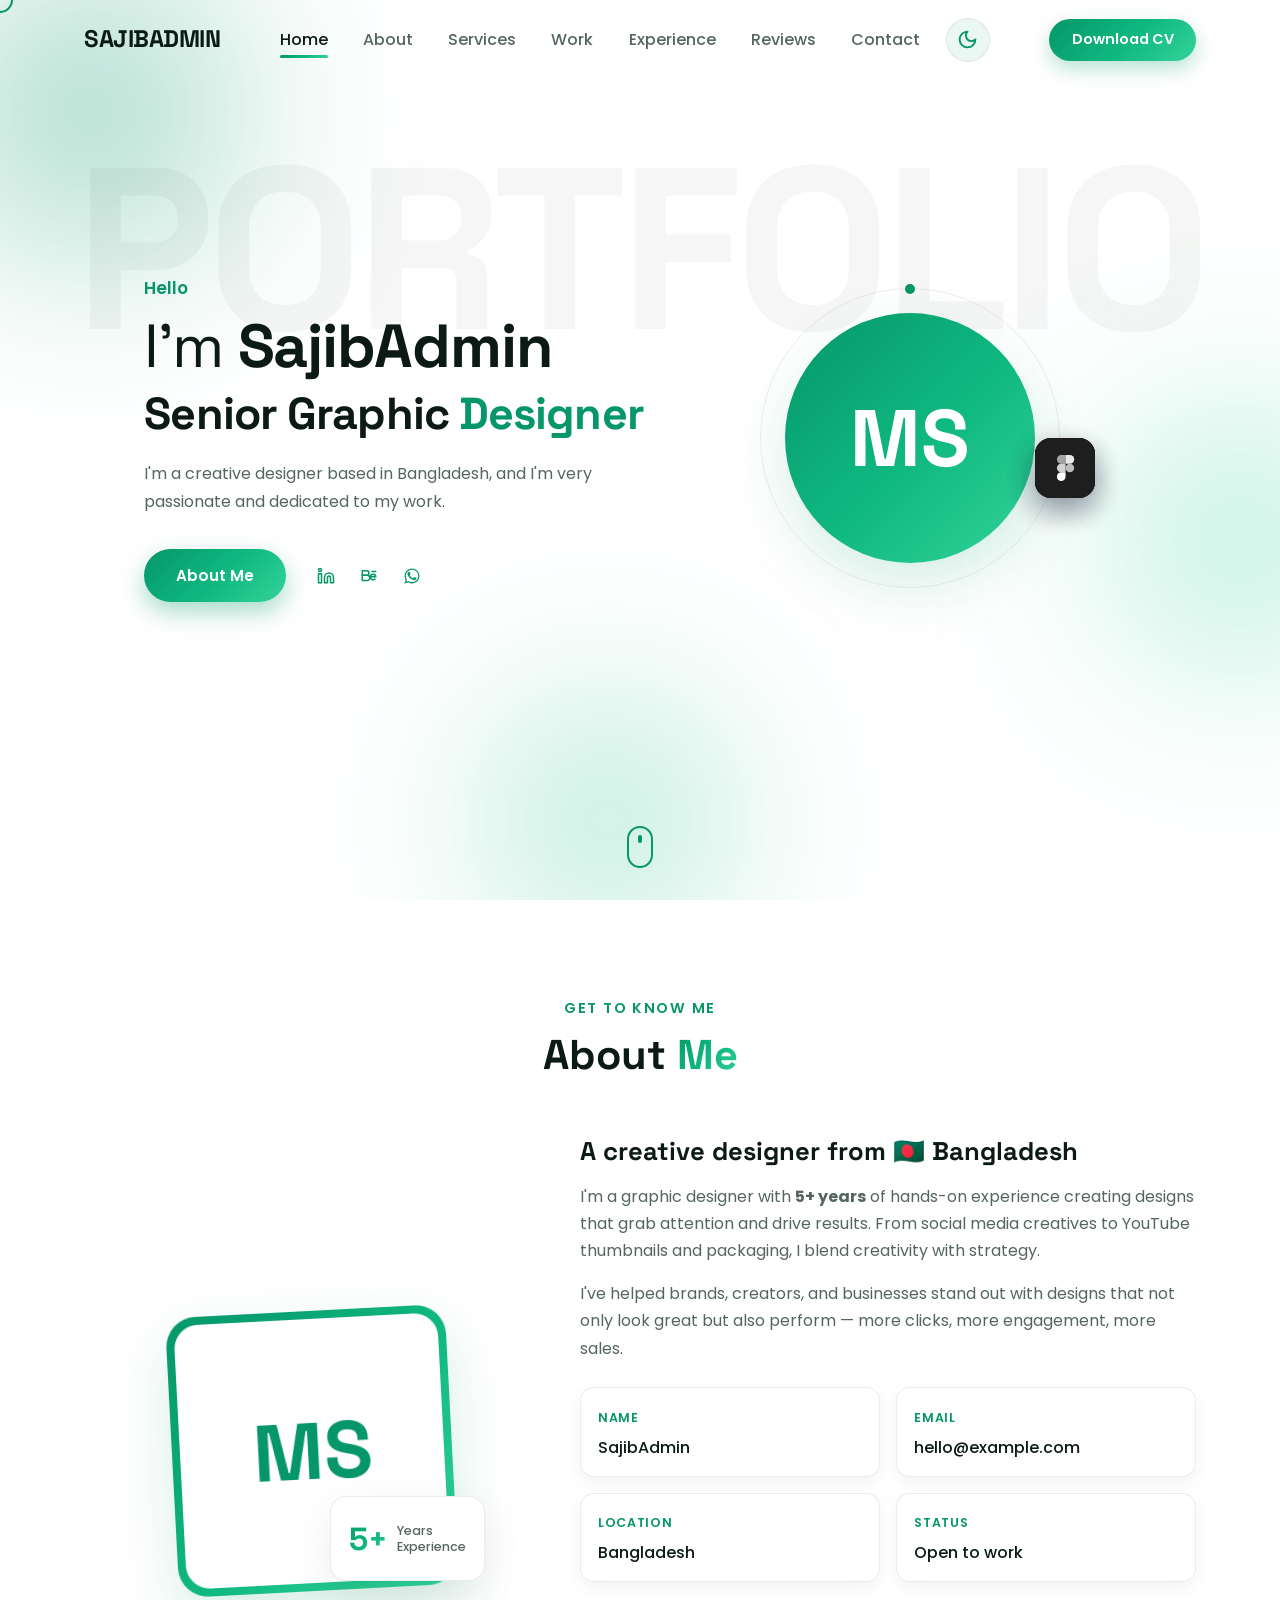
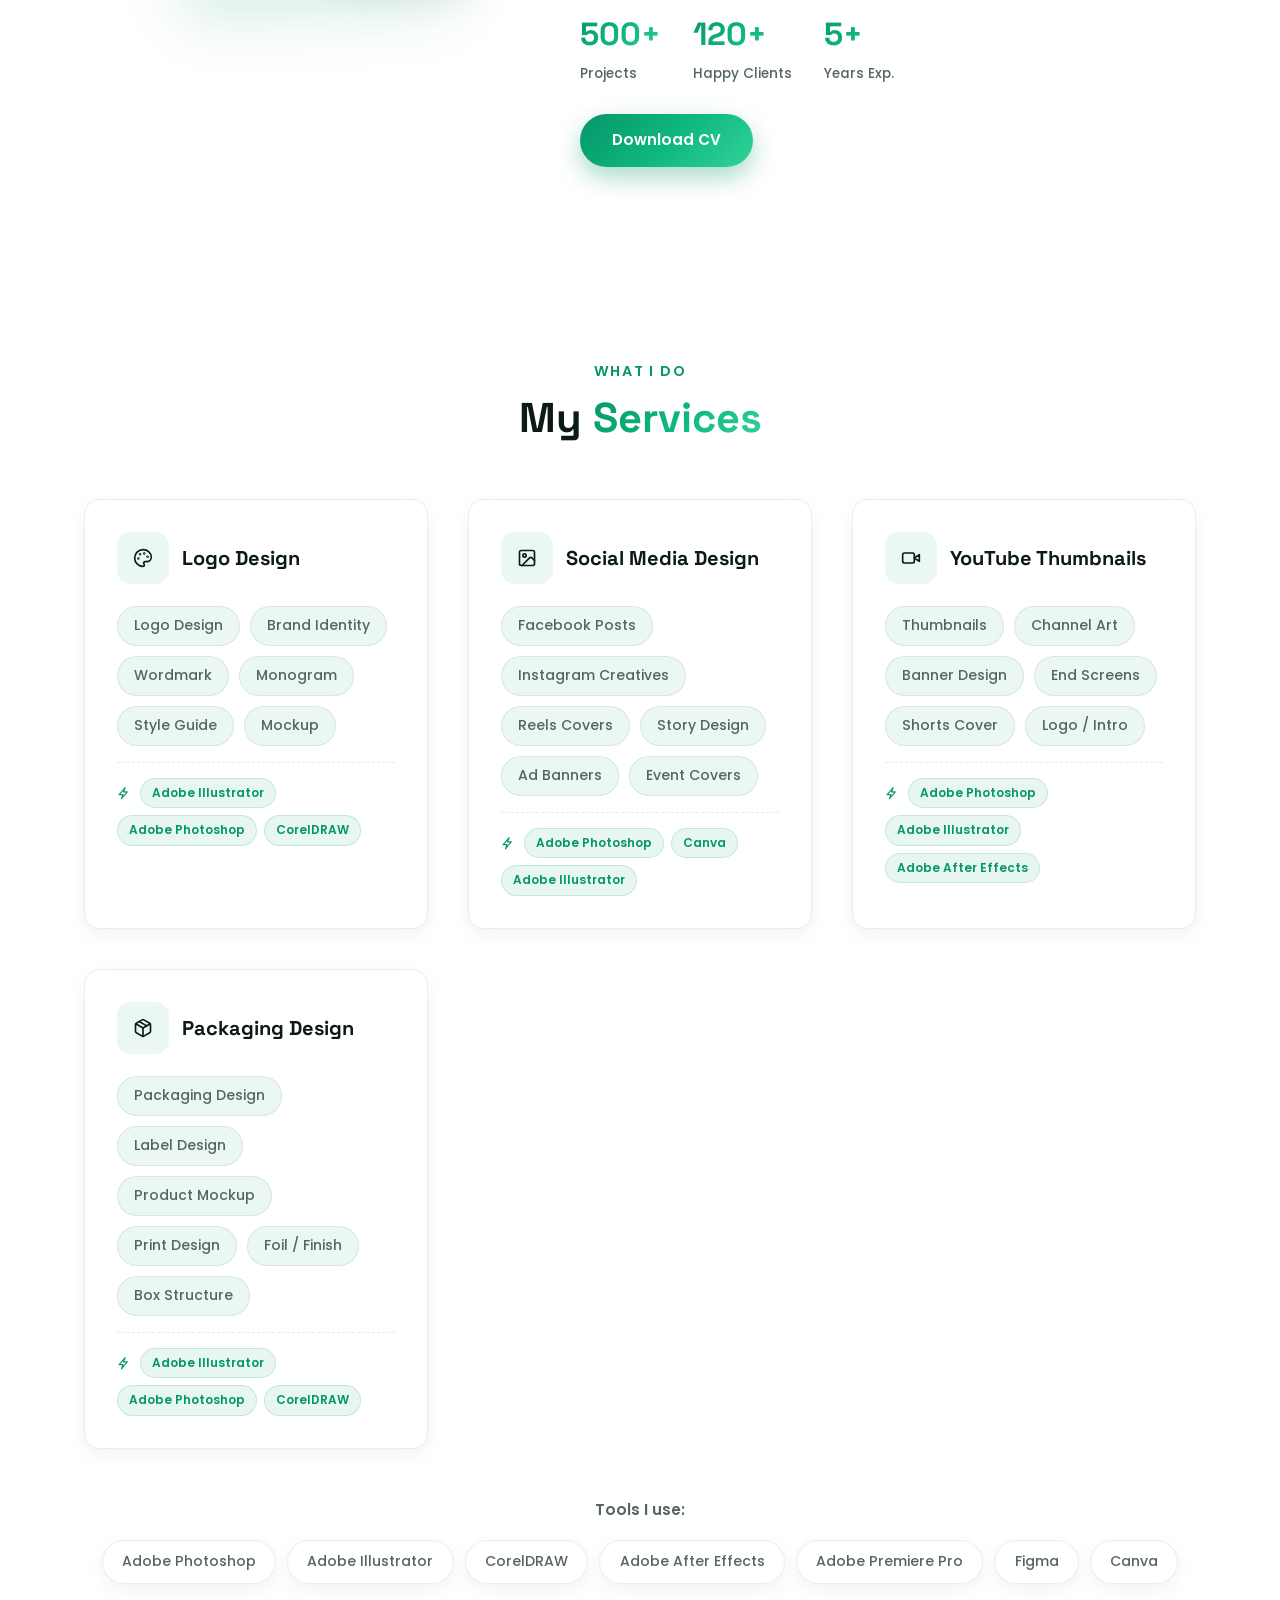
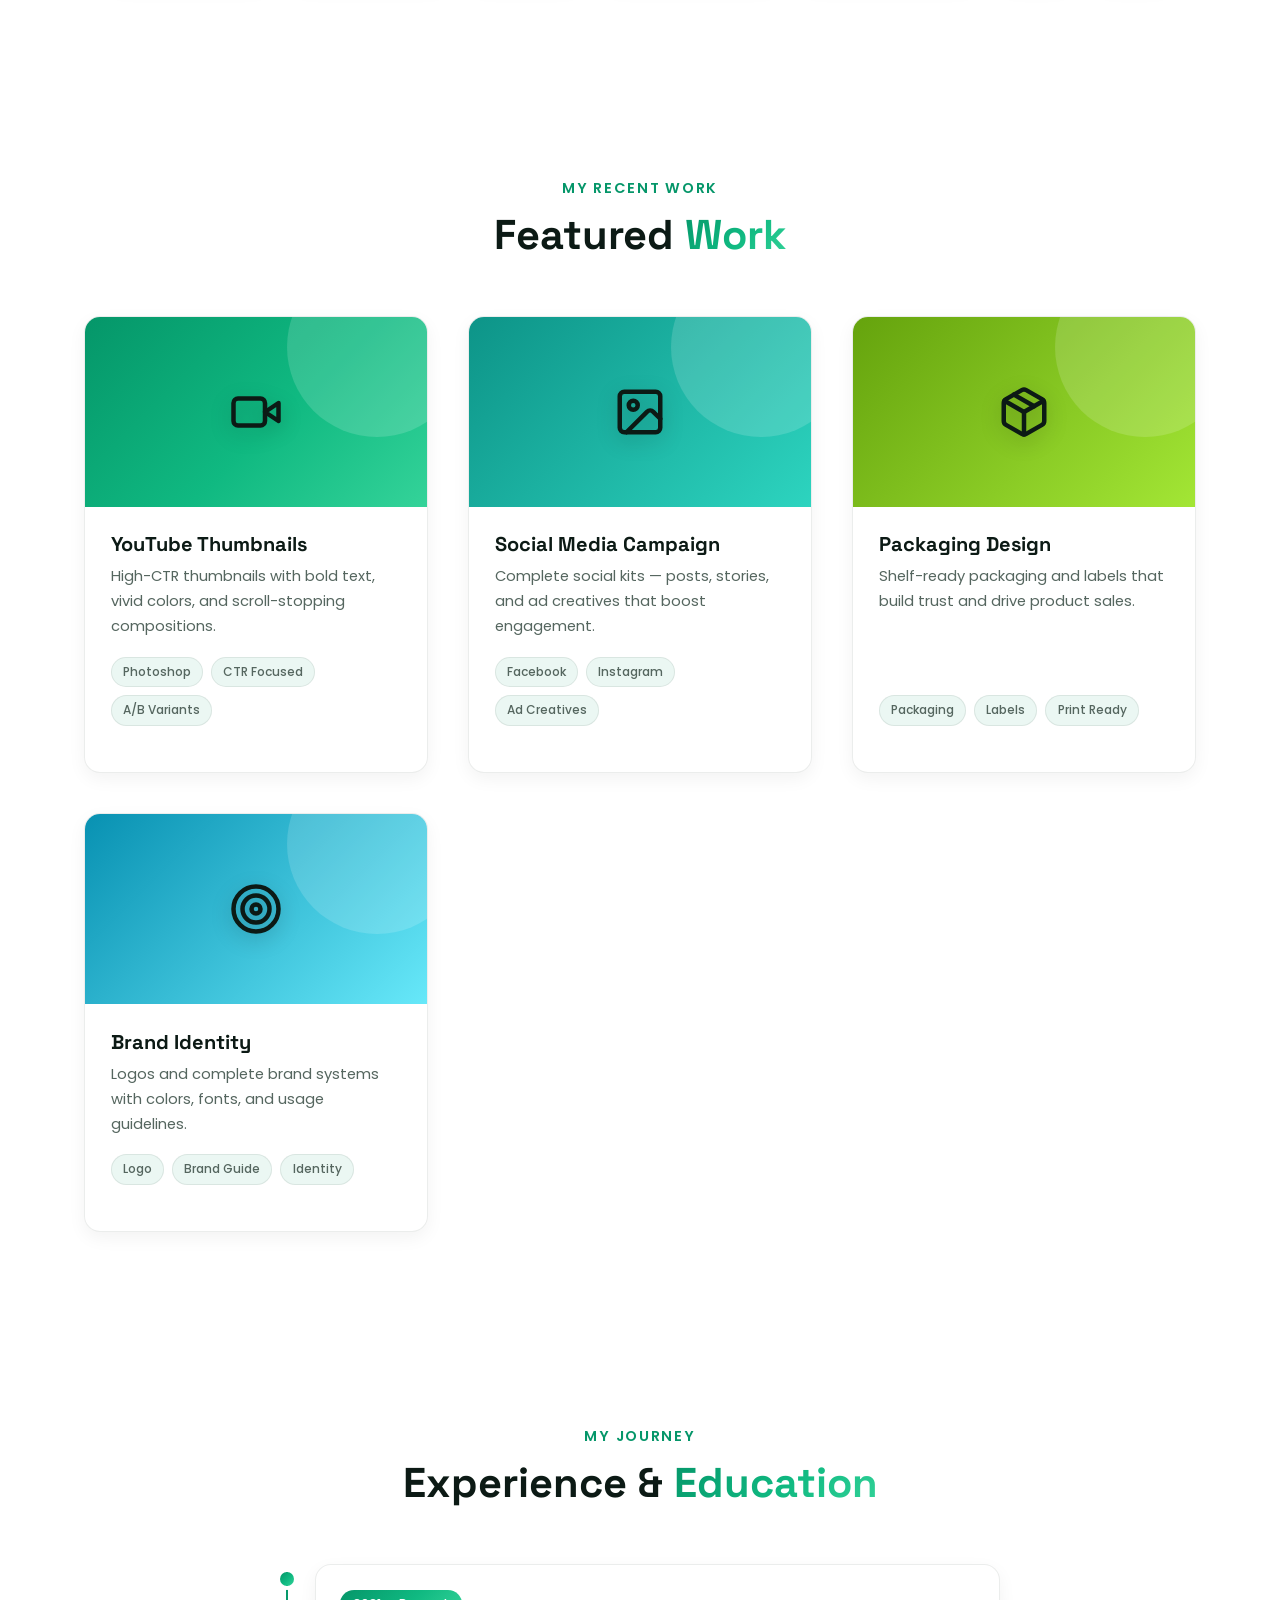
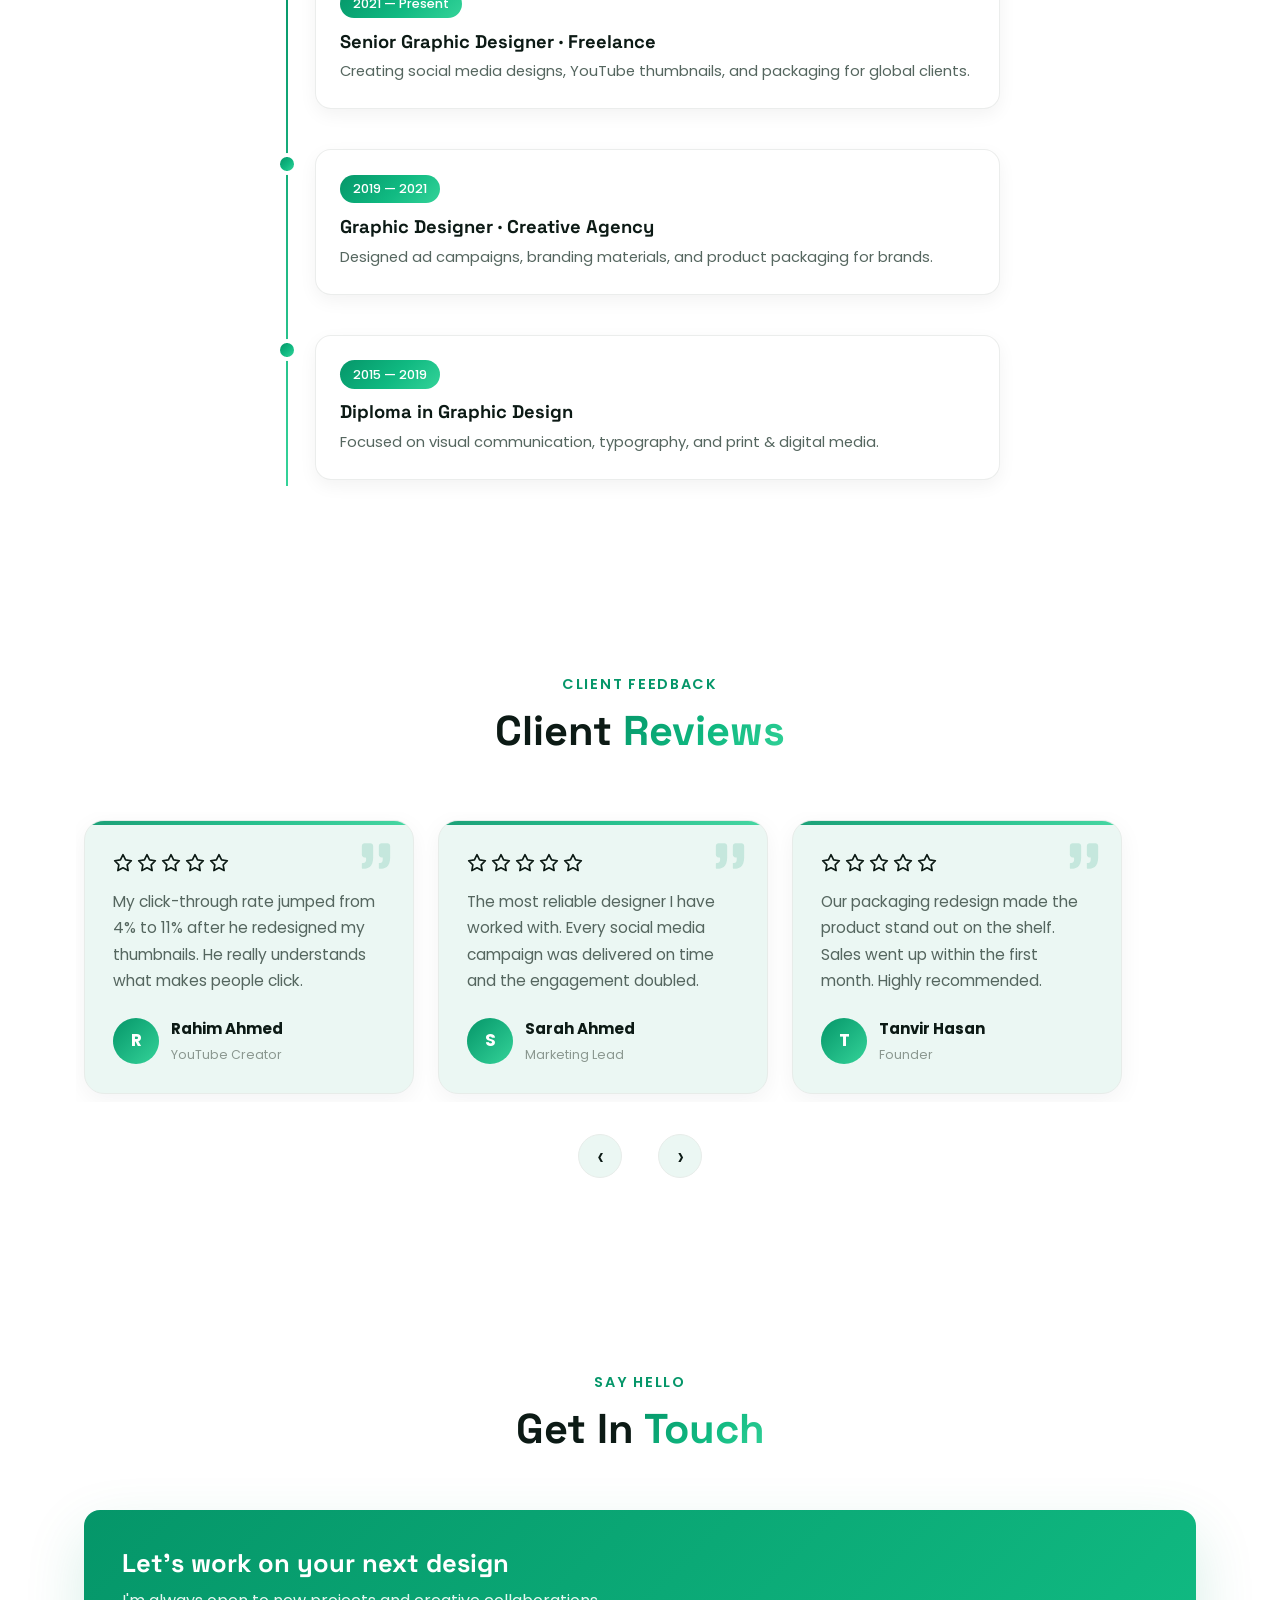
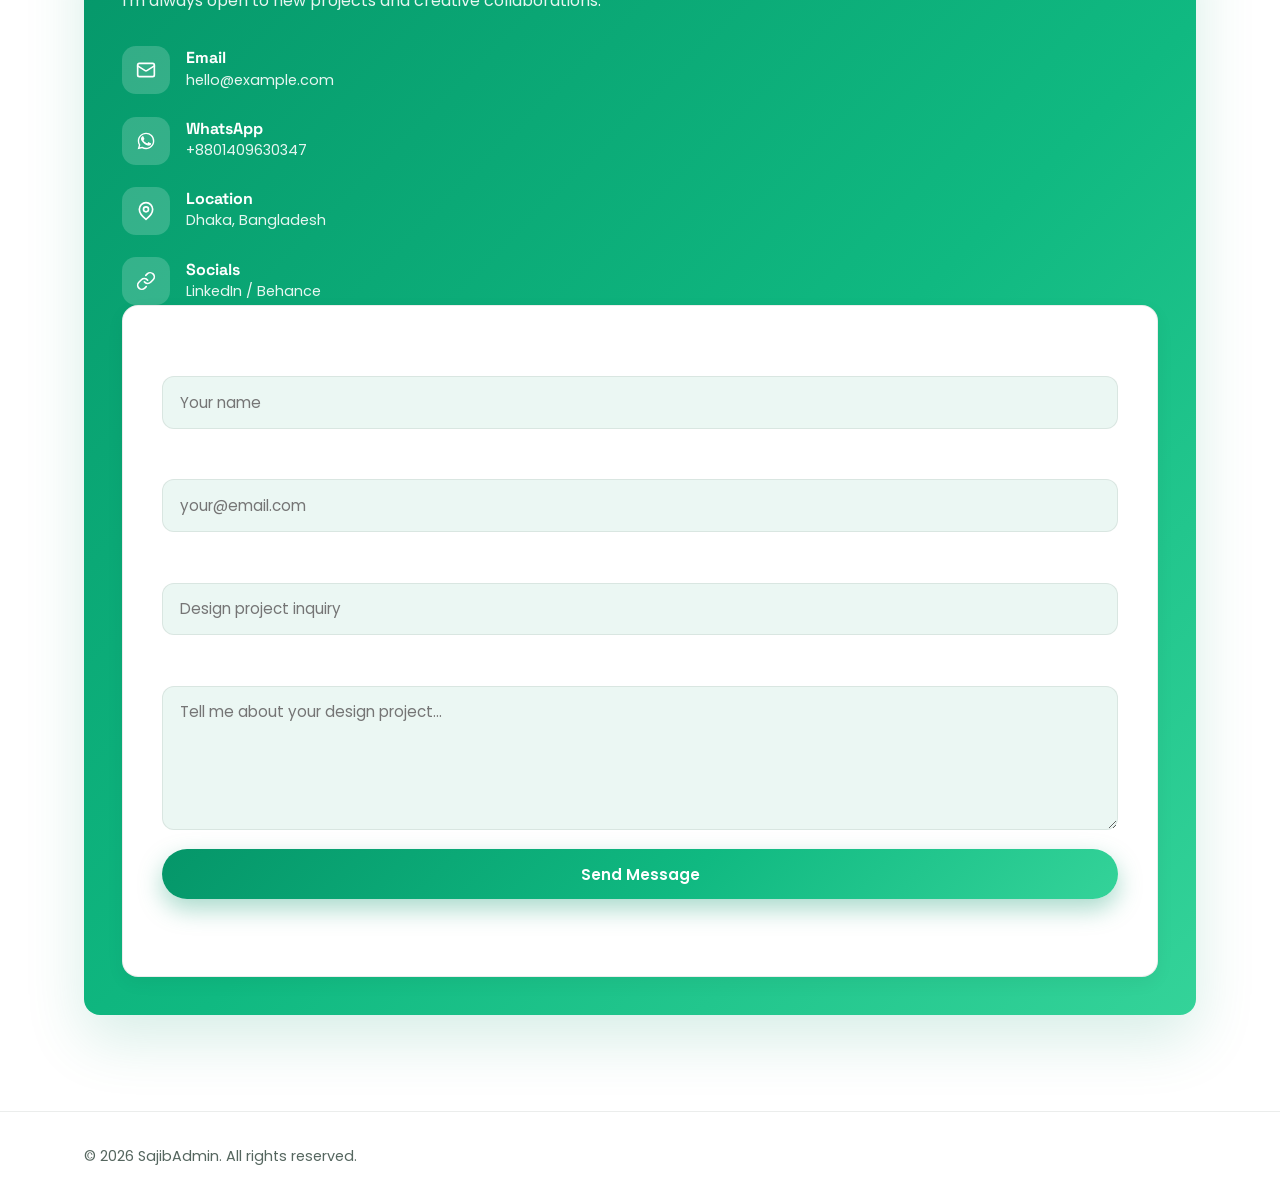
==== commit d100d736: "Your Full Name now drives every name on the site; add favicon upload + name-derived favicon" ====
--- a/index.html
+++ b/index.html
@@ -42,7 +42,7 @@
     </style>
   </noscript>
 
-  <script type="application/ld+json">
+  <script type="application/ld+json" id="ld-person">
   {
     "@context": "https://schema.org",
     "@type": "Person",
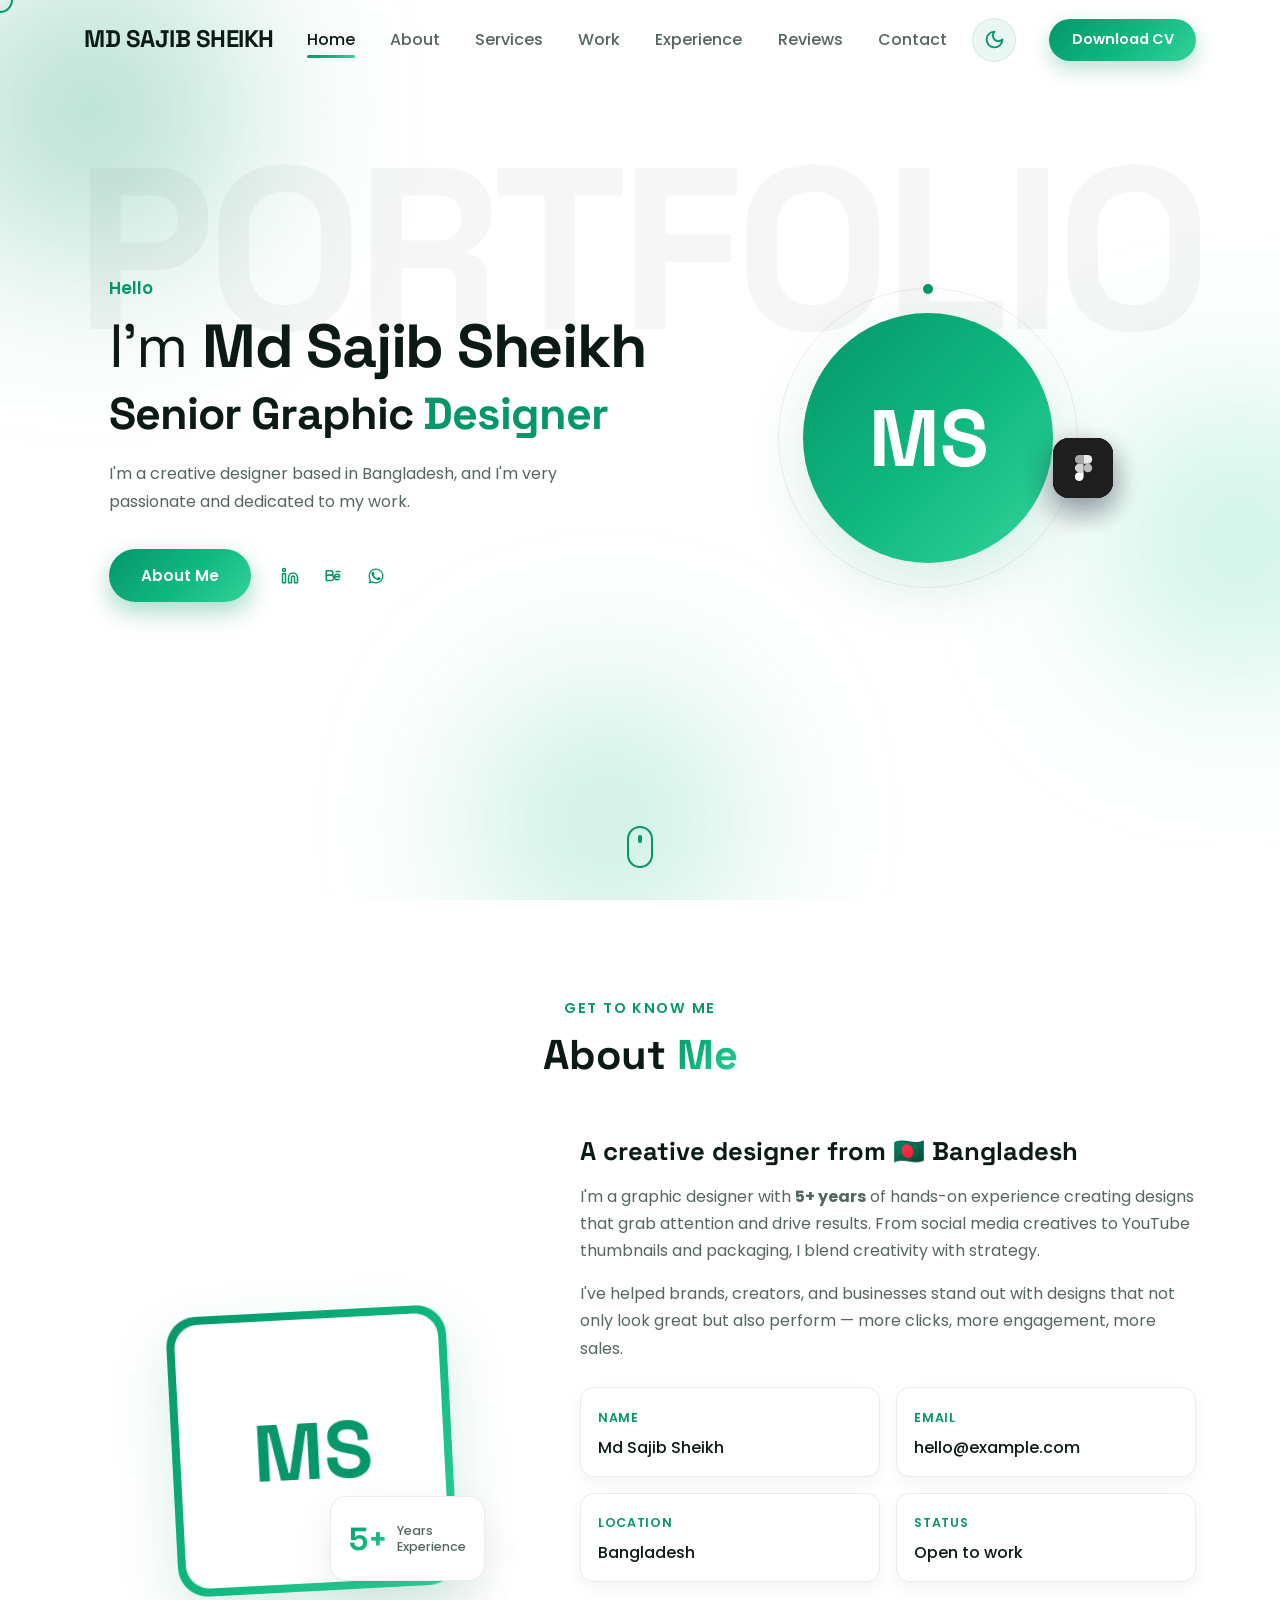
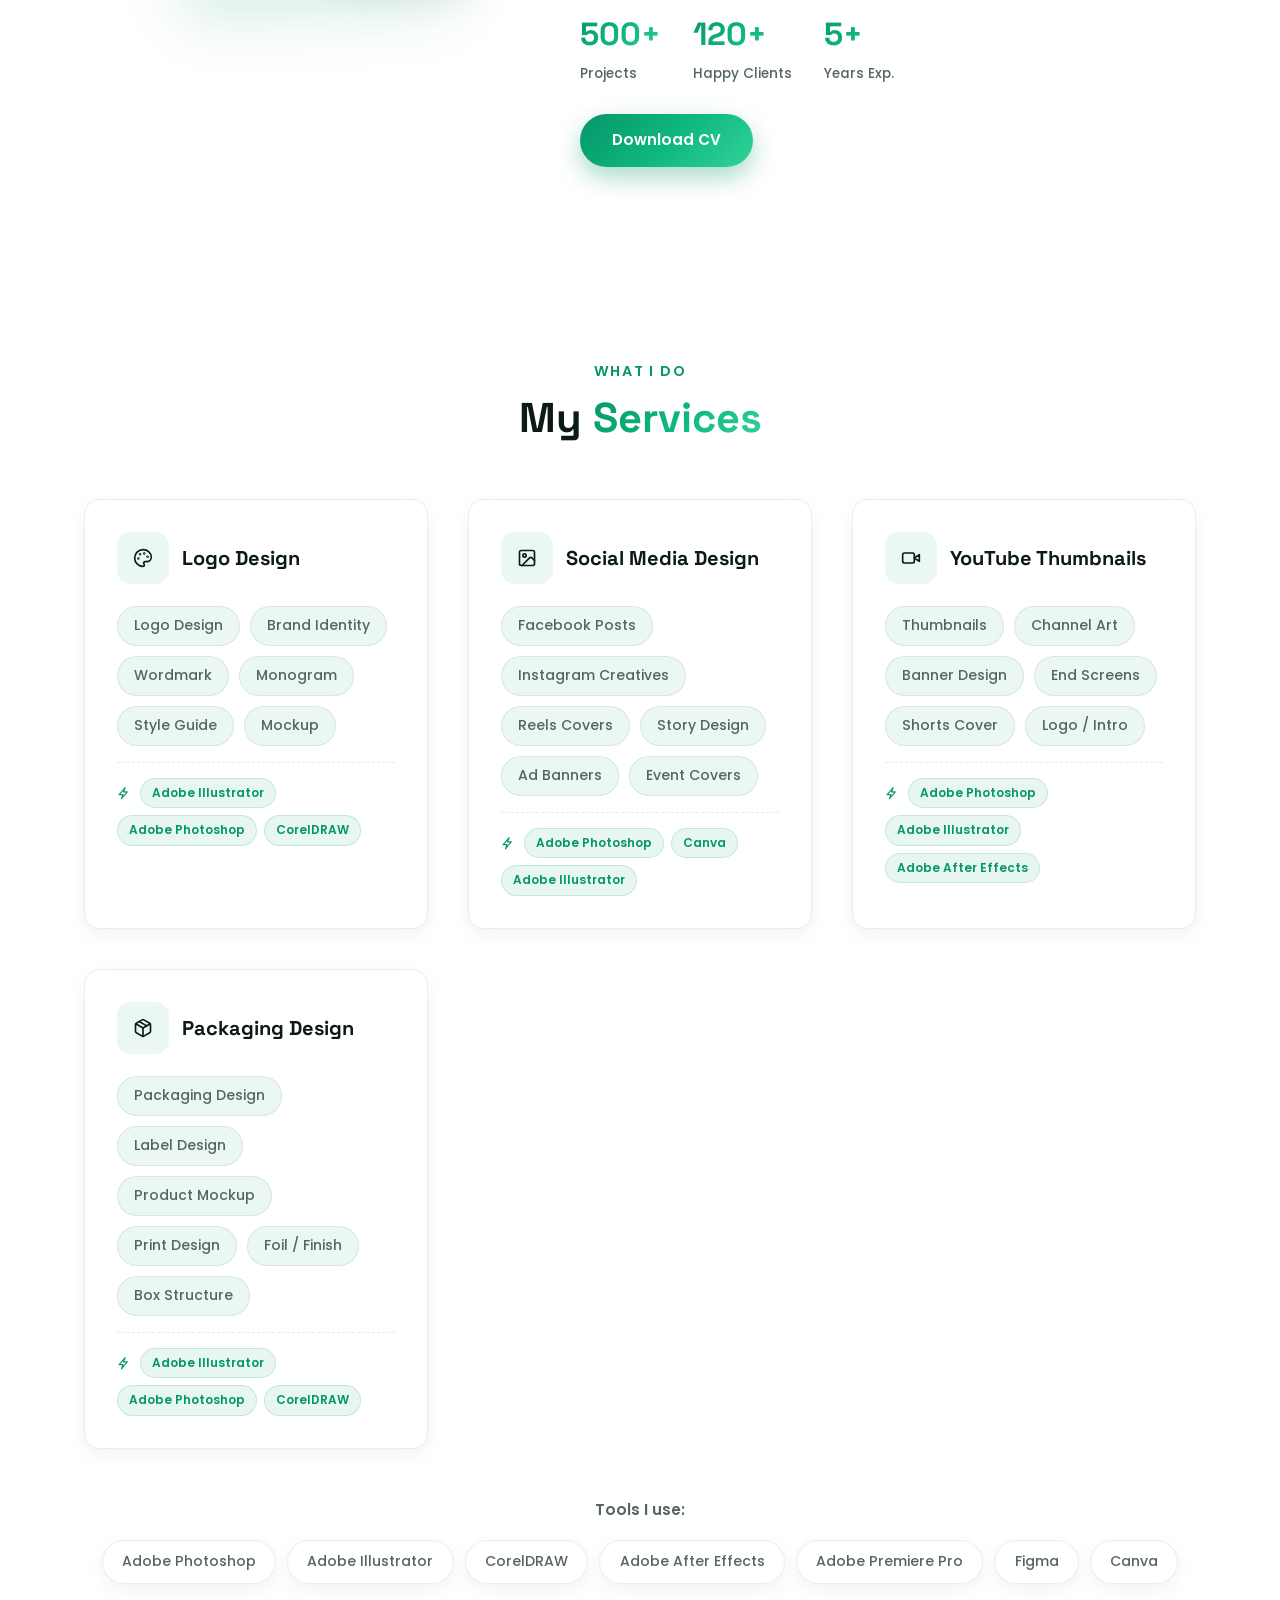
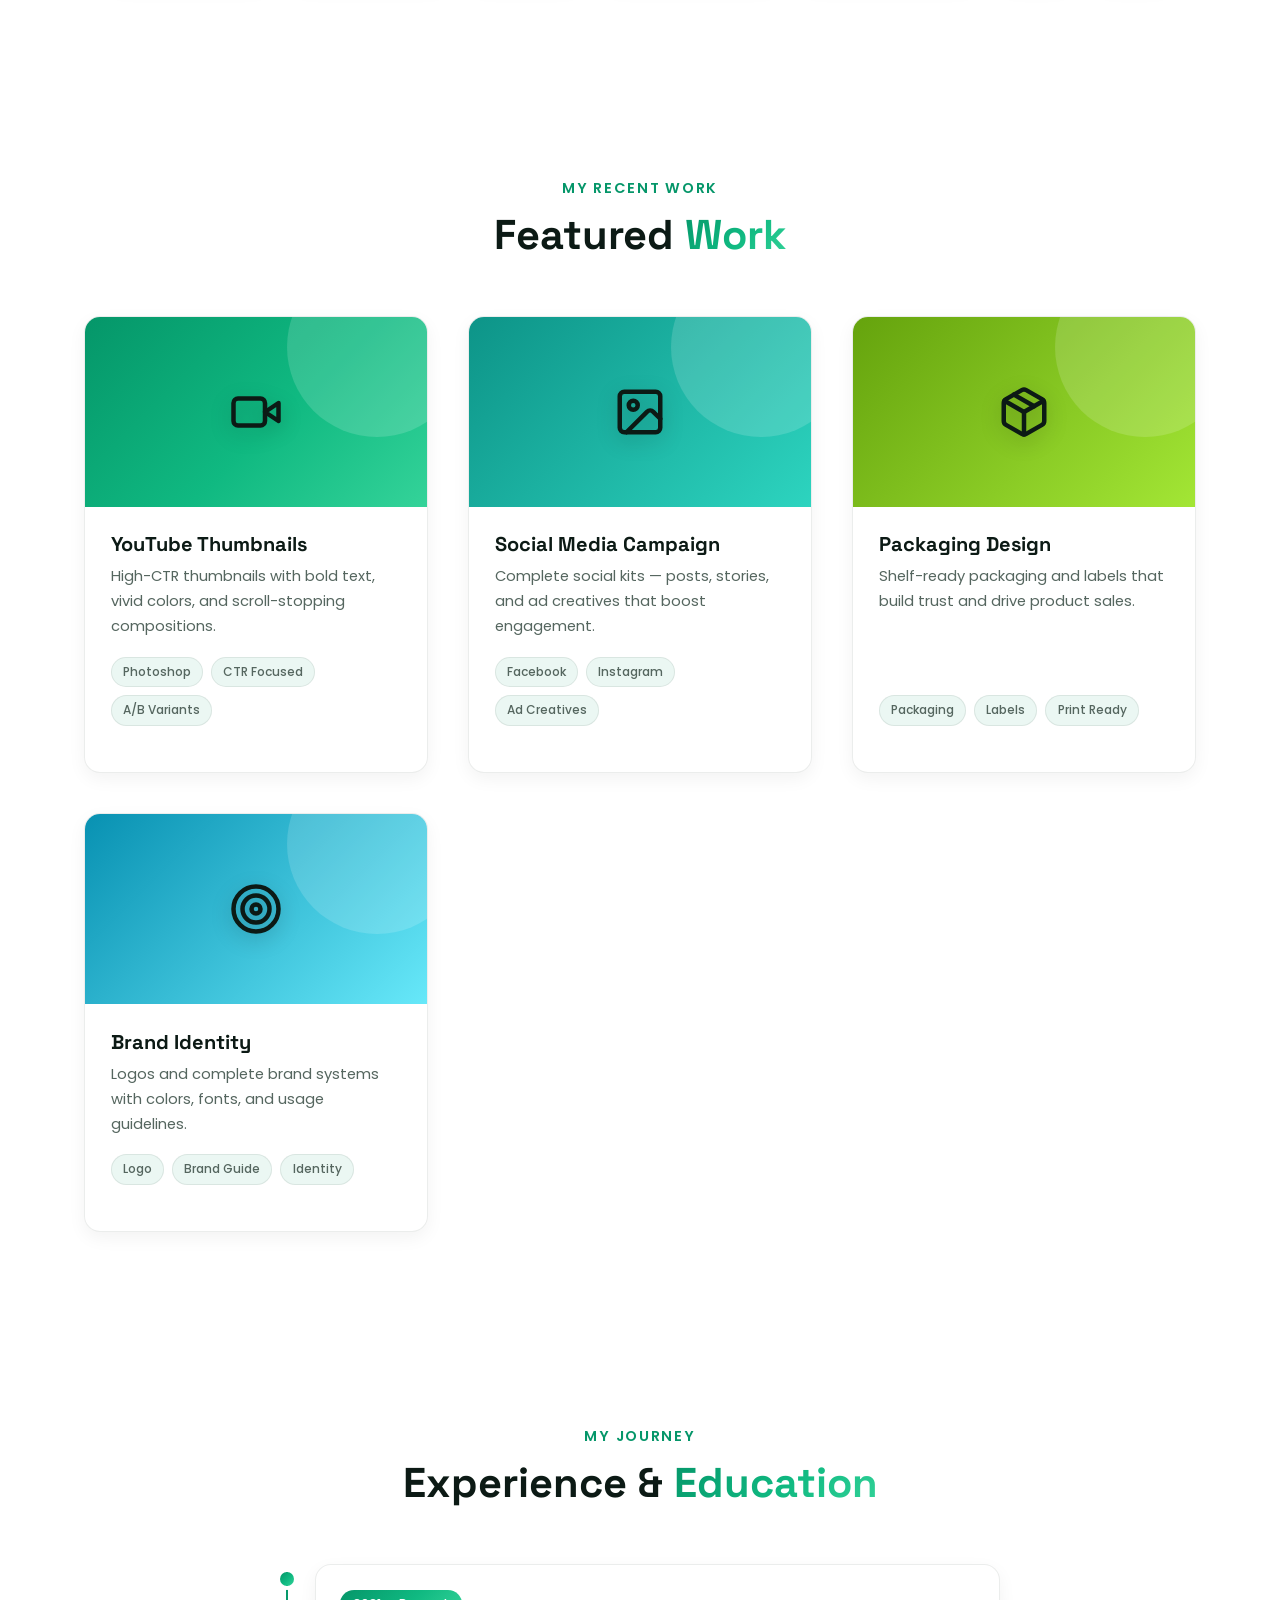
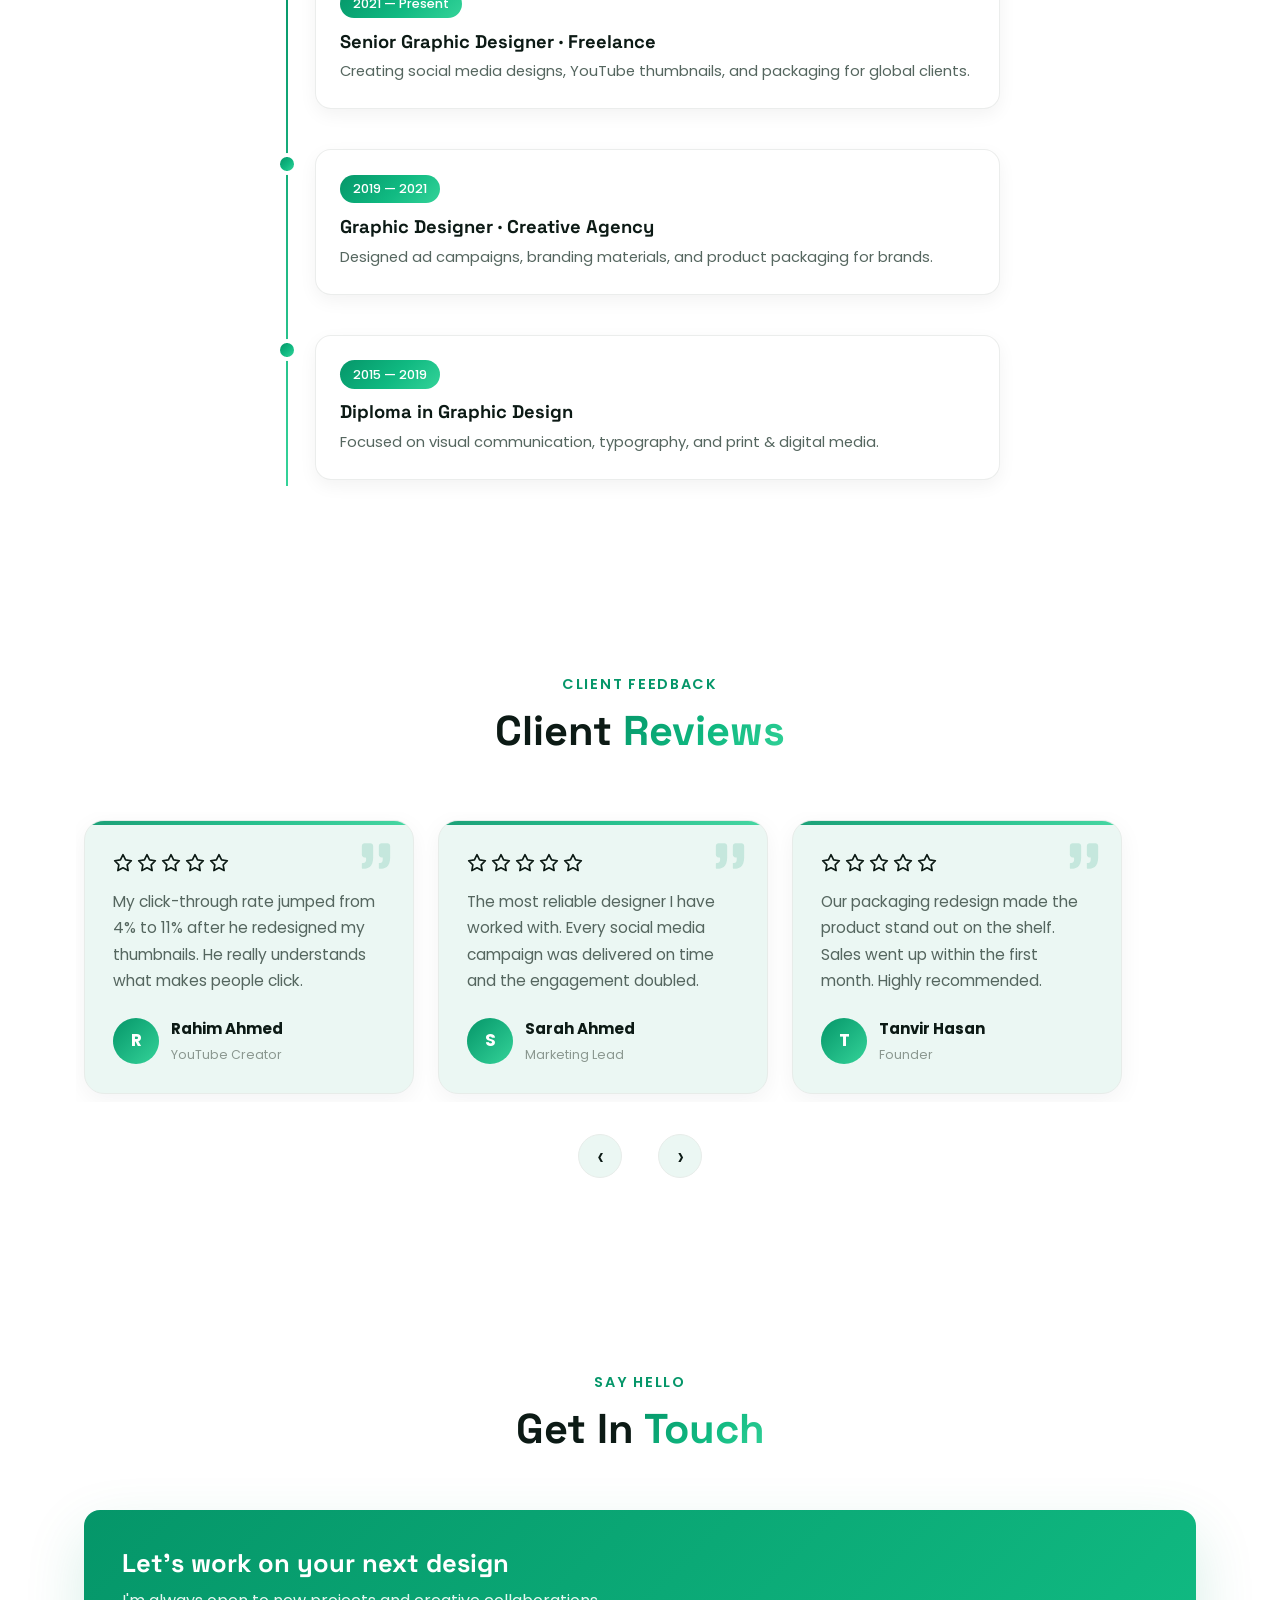
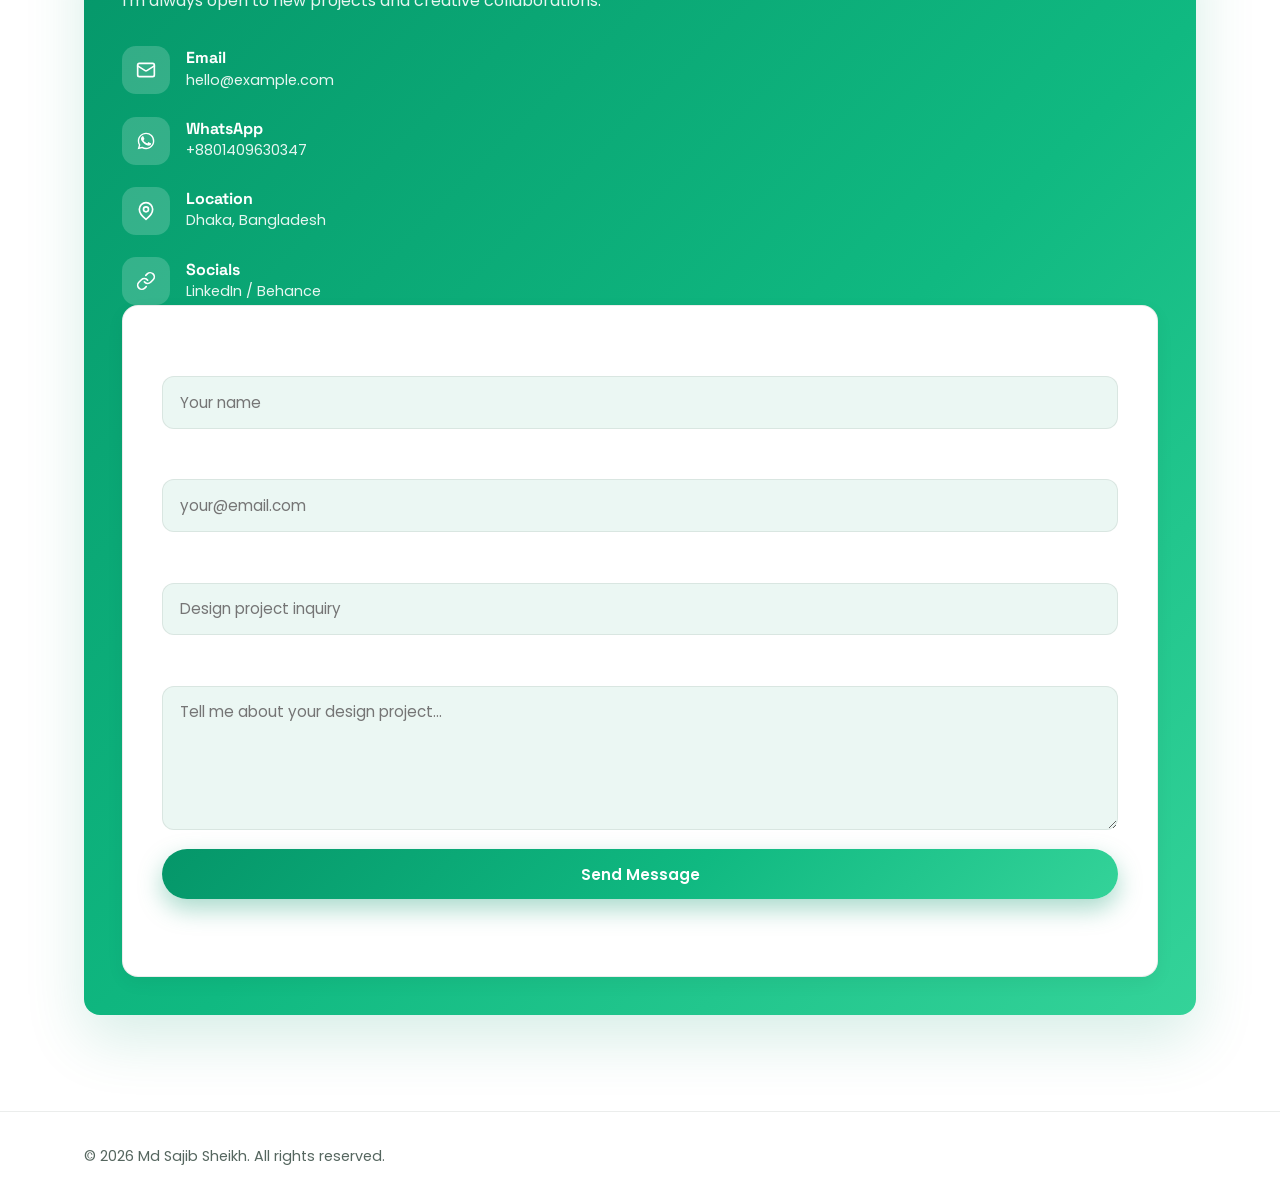
==== commit 4b0d0bef: "Match static HTML fallbacks to current Your Full Name (no wrong-name flash on load)" ====
--- a/index.html
+++ b/index.html
@@ -3,26 +3,26 @@
 <head>
   <meta charset="UTF-8" />
   <meta name="viewport" content="width=device-width, initial-scale=1.0" />
-  <meta name="description" content="SajibAdmin — Graphic Designer with 5+ years experience in social media design, YouTube thumbnails, and packaging design." />
+  <meta name="description" content="Md Sajib Sheikh — Graphic Designer with 5+ years experience in social media design, YouTube thumbnails, and packaging design." />
   <meta name="keywords" content="graphic designer, social media design, youtube thumbnail, packaging design, logo design, bangladesh designer" />
-  <meta name="author" content="SajibAdmin" />
+  <meta name="author" content="Md Sajib Sheikh" />
   <meta name="theme-color" content="#059669" />
   <meta name="robots" content="index, follow" />
   <link rel="canonical" href="https://mdsajibsheikh.vercel.app/" />
-  <title data-s="site_title">SajibAdmin | Graphic Designer</title>
+  <title data-s="site_title">Md Sajib Sheikh | Graphic Designer</title>
 
   <!-- Open Graph (Facebook / WhatsApp / LinkedIn share) -->
   <meta property="og:type" content="website" />
   <meta property="og:url" content="https://mdsajibsheikh.vercel.app/" />
-  <meta property="og:site_name" content="SajibAdmin" />
-  <meta property="og:title" content="SajibAdmin | Graphic Designer" />
+  <meta property="og:site_name" content="Md Sajib Sheikh" />
+  <meta property="og:title" content="Md Sajib Sheikh | Graphic Designer" />
   <meta property="og:description" content="Graphic Designer with 5+ years experience in social media design, YouTube thumbnails and packaging design." />
   <meta property="og:image" content="https://mdsajibsheikh.vercel.app/og.png" />
   <meta property="og:locale" content="en_US" />
 
   <!-- Twitter / X -->
   <meta name="twitter:card" content="summary_large_image" />
-  <meta name="twitter:title" content="SajibAdmin | Graphic Designer" />
+  <meta name="twitter:title" content="Md Sajib Sheikh | Graphic Designer" />
   <meta name="twitter:description" content="Graphic Designer with 5+ years experience in social media design, YouTube thumbnails and packaging design." />
   <meta name="twitter:image" content="https://mdsajibsheikh.vercel.app/og.png" />
 
@@ -46,7 +46,7 @@
   {
     "@context": "https://schema.org",
     "@type": "Person",
-    "name": "SajibAdmin",
+    "name": "Md Sajib Sheikh",
     "jobTitle": "Senior Graphic Designer",
     "url": "https://mdsajibsheikh.vercel.app/",
     "image": "https://mdsajibsheikh.vercel.app/og.png",
@@ -87,7 +87,7 @@
     <nav class="nav container">
       <a href="#home" class="nav-logo">
         <img class="nav-logo-img" alt="logo" hidden />
-        <span class="nav-logo-text"><span data-s="nav_logo">SAJIBADMIN</span></span>
+        <span class="nav-logo-text"><span data-s="nav_logo">MD SAJIB SHEIKH</span></span>
       </a>
 
       <div class="nav-menu" id="nav-menu">
@@ -127,7 +127,7 @@
       <div class="hero-container container grid">
         <div class="hero-content">
           <span class="hero-hello" data-c="hello">Hello</span>
-          <h1 class="hero-title">I'm <span class="hero-name" data-c="name">SajibAdmin</span></h1>
+          <h1 class="hero-title">I'm <span class="hero-name" data-c="name">Md Sajib Sheikh</span></h1>
           <h2 class="hero-profession" data-c="profession">Senior Graphic <span class="text-primary">Designer</span></h2>
           <p class="hero-description" data-c="hero_desc">
             I'm a creative designer based in Bangladesh, and I'm very passionate
@@ -199,7 +199,7 @@
             </p>
 
             <div class="about-info">
-              <div class="about-box"><span class="about-label" data-s="info_label_name">Name</span><p data-c="about_name">SajibAdmin</p></div>
+              <div class="about-box"><span class="about-label" data-s="info_label_name">Name</span><p data-c="about_name">Md Sajib Sheikh</p></div>
               <div class="about-box"><span class="about-label" data-s="info_label_email">Email</span><p data-c="about_email">hello@example.com</p></div>
               <div class="about-box"><span class="about-label" data-s="info_label_location">Location</span><p data-c="about_location">Bangladesh</p></div>
               <div class="about-box"><span class="about-label" data-s="info_label_status">Status</span><p data-c="about_status">Open to work</p></div>
@@ -541,7 +541,7 @@
   <!-- ===== Footer ===== -->
   <footer class="footer">
     <div class="container footer-container">
-      <p>© <span id="year"></span> <span data-c="footer_text">SajibAdmin. All rights reserved.</span></p>
+      <p>© <span id="year"></span> <span data-c="footer_text">Md Sajib Sheikh. All rights reserved.</span></p>
     </div>
   </footer>
 
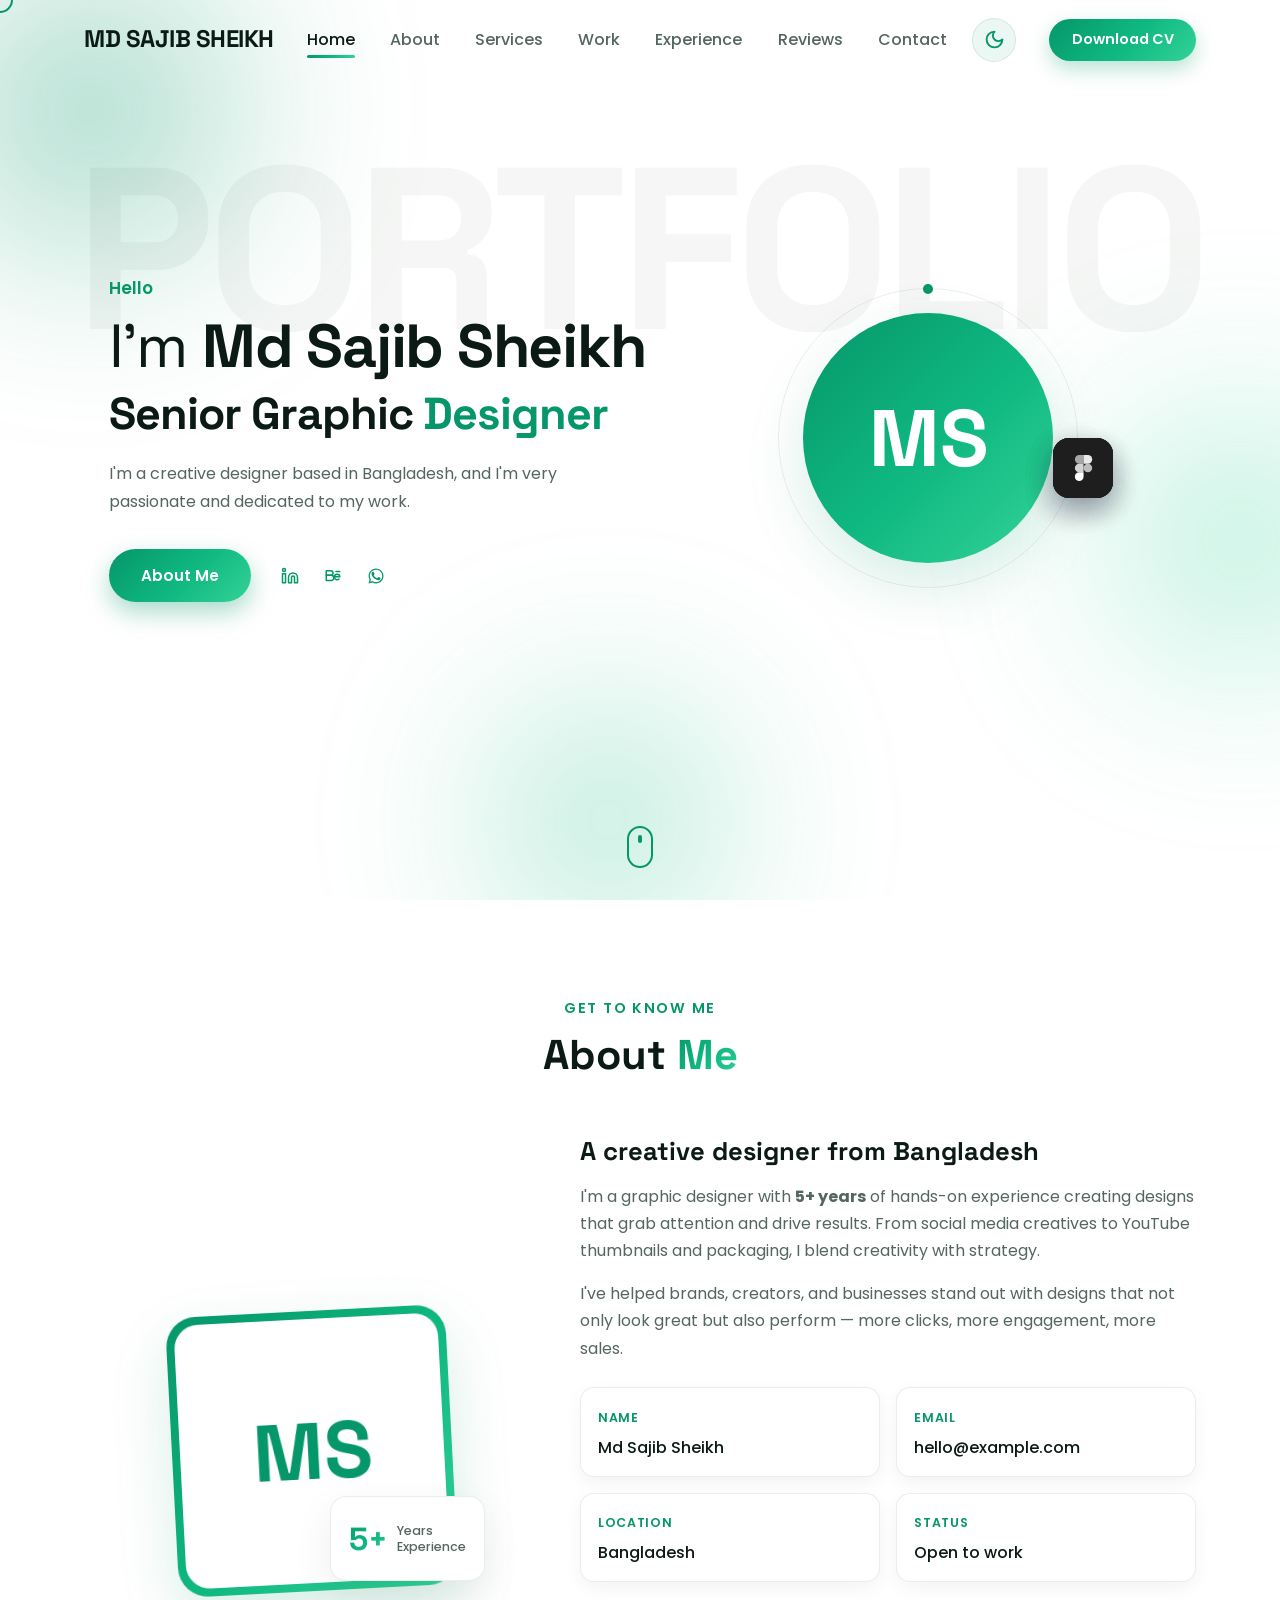
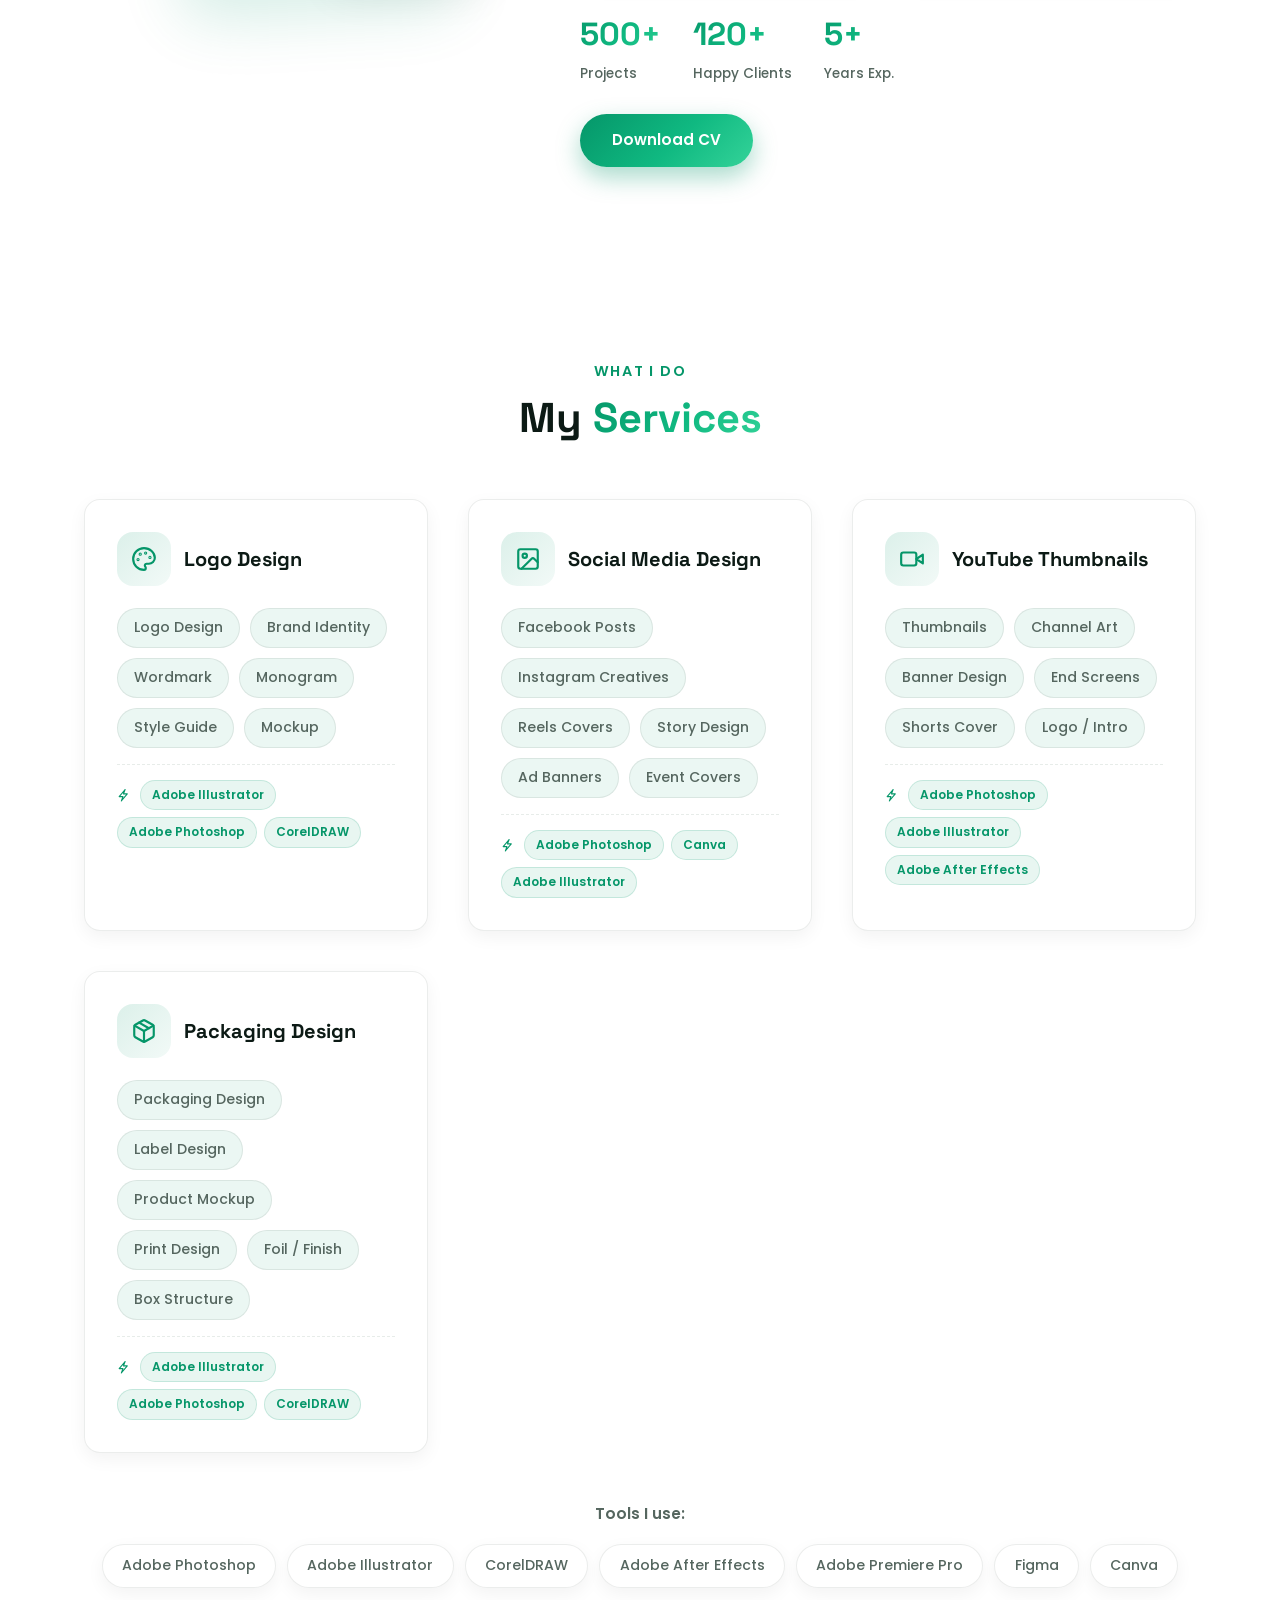
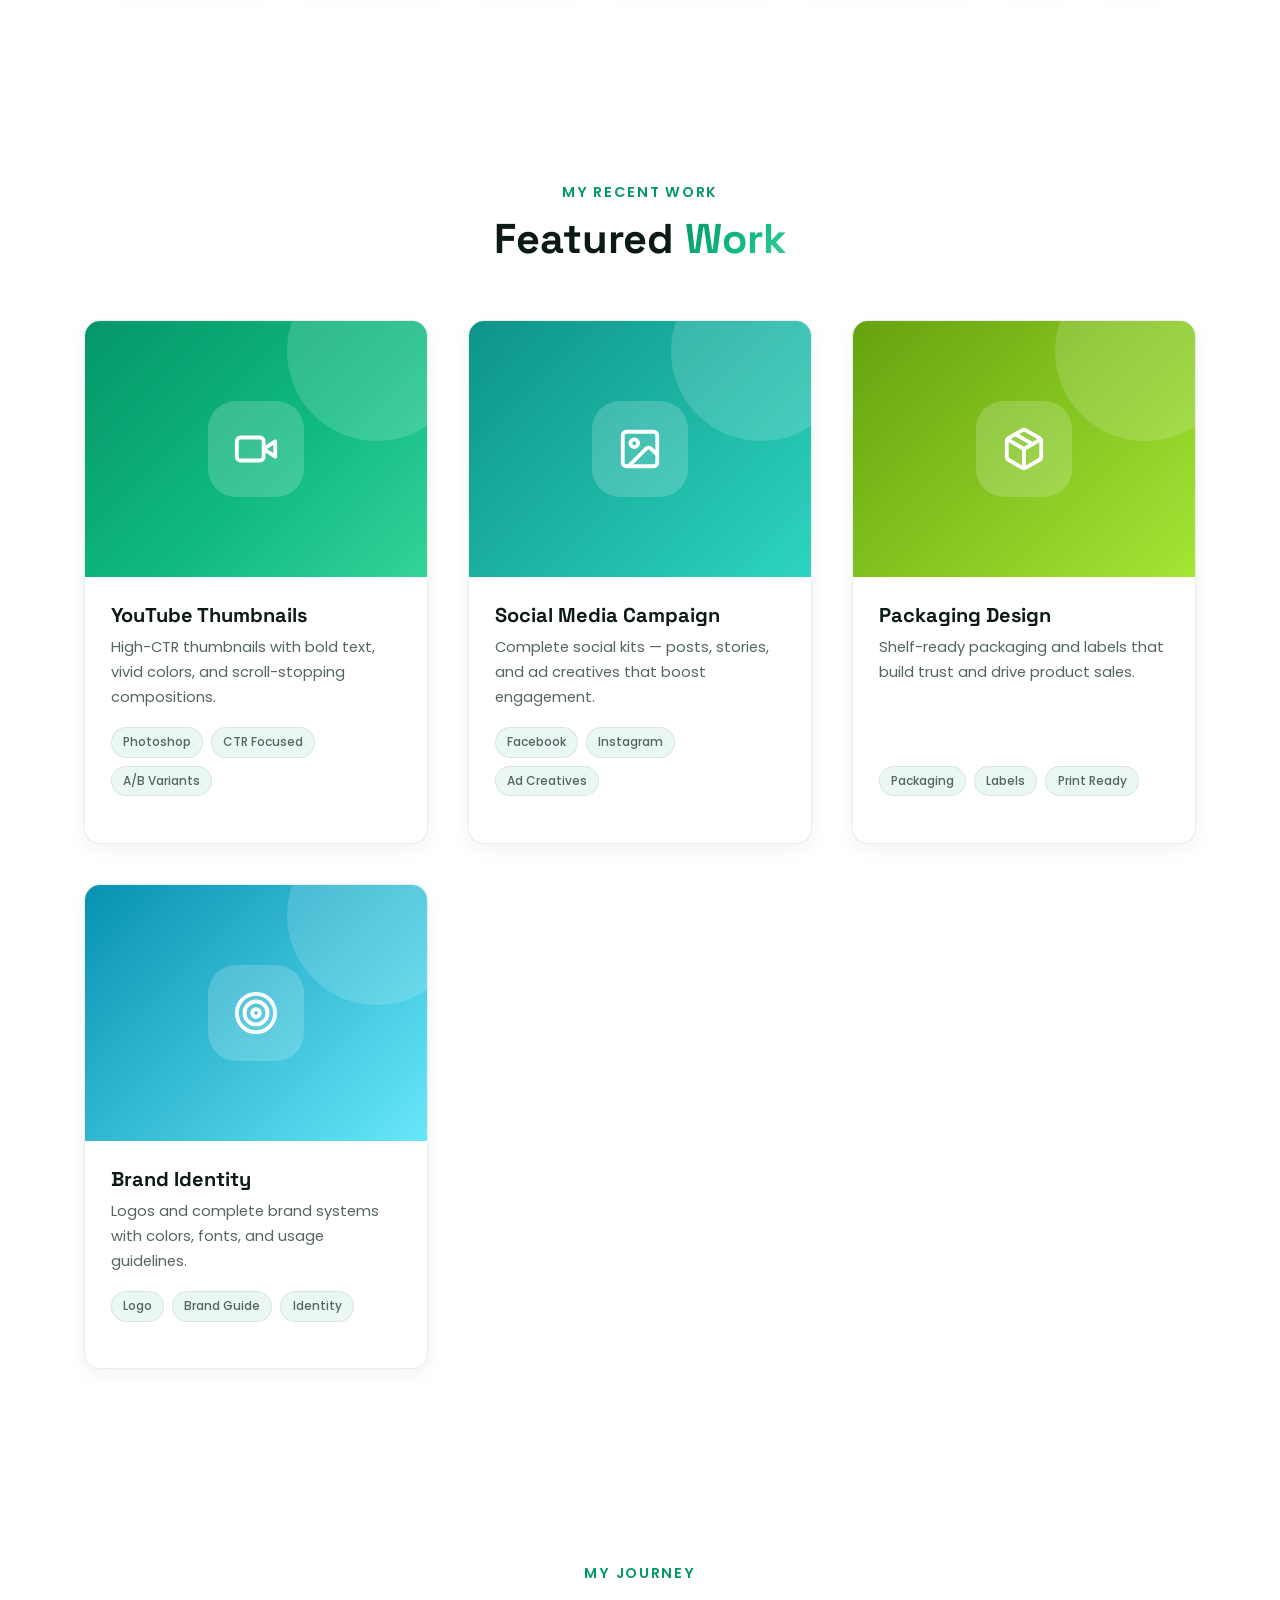
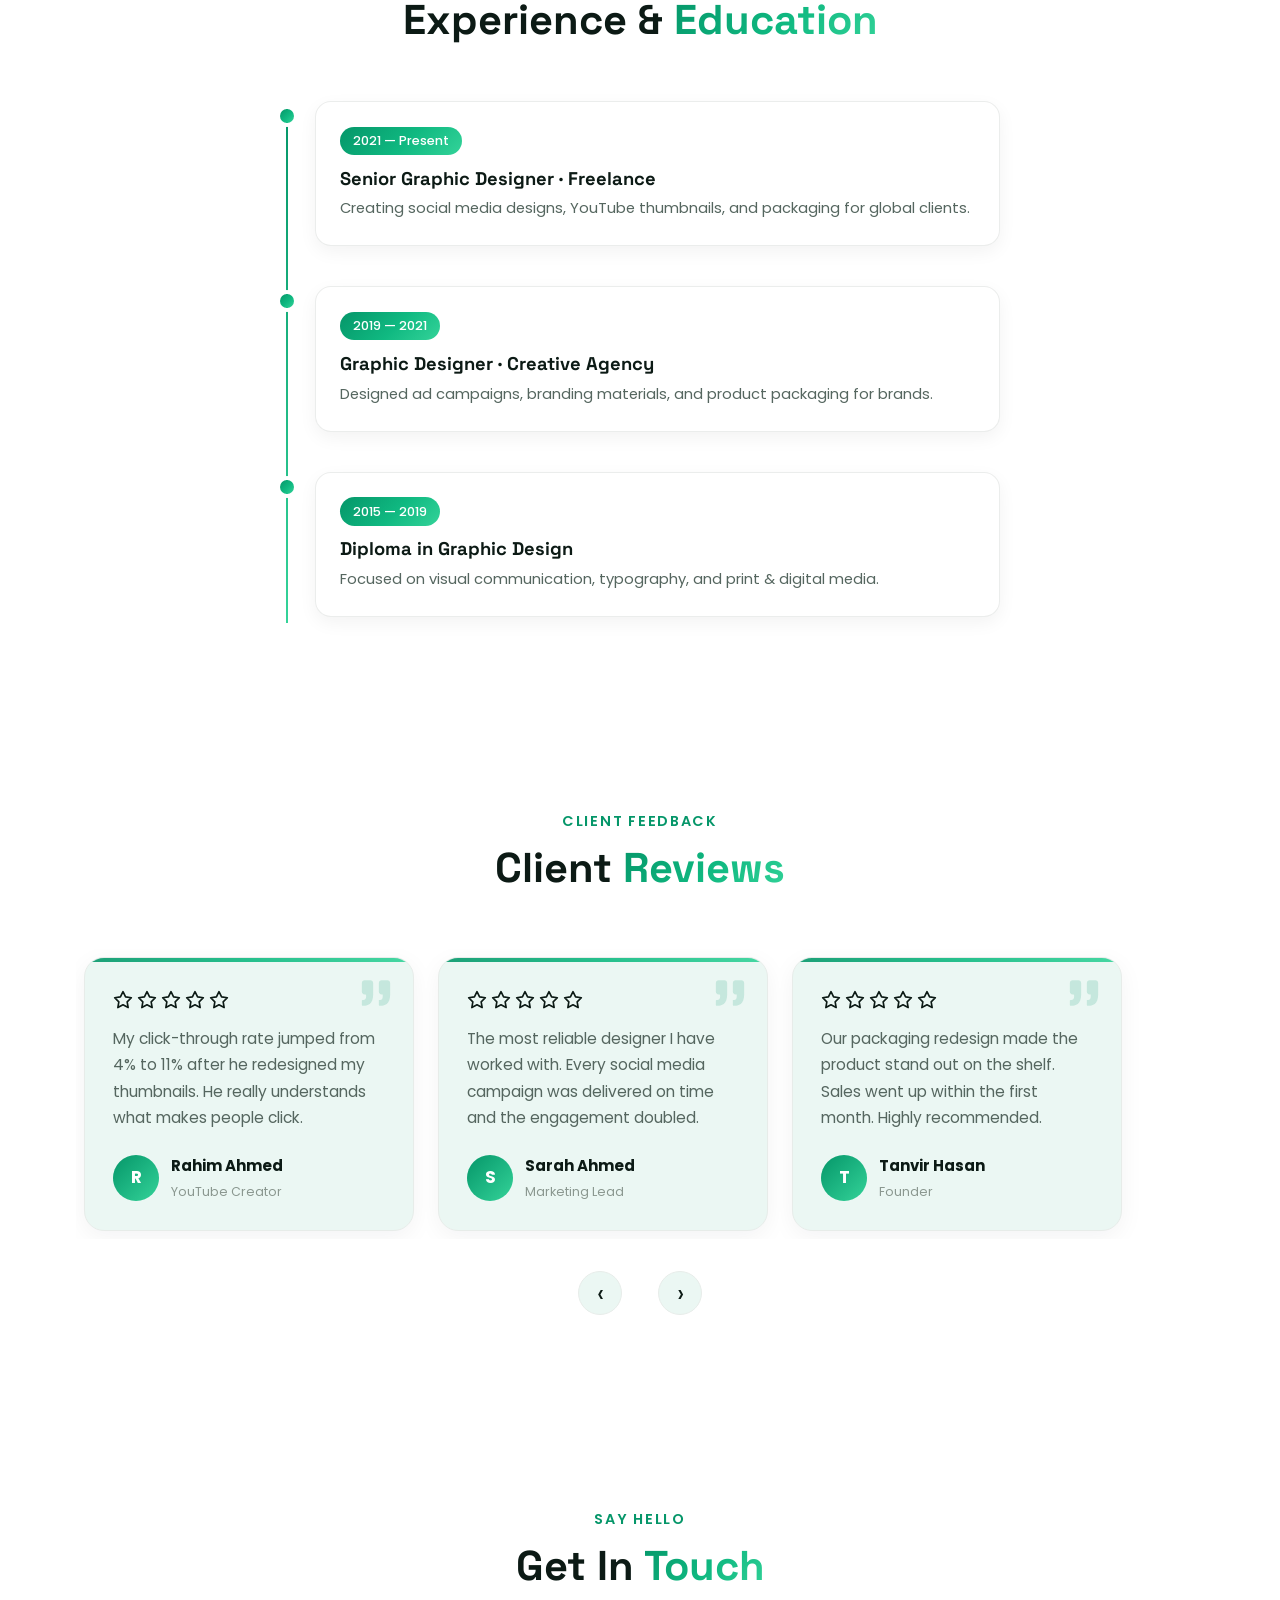
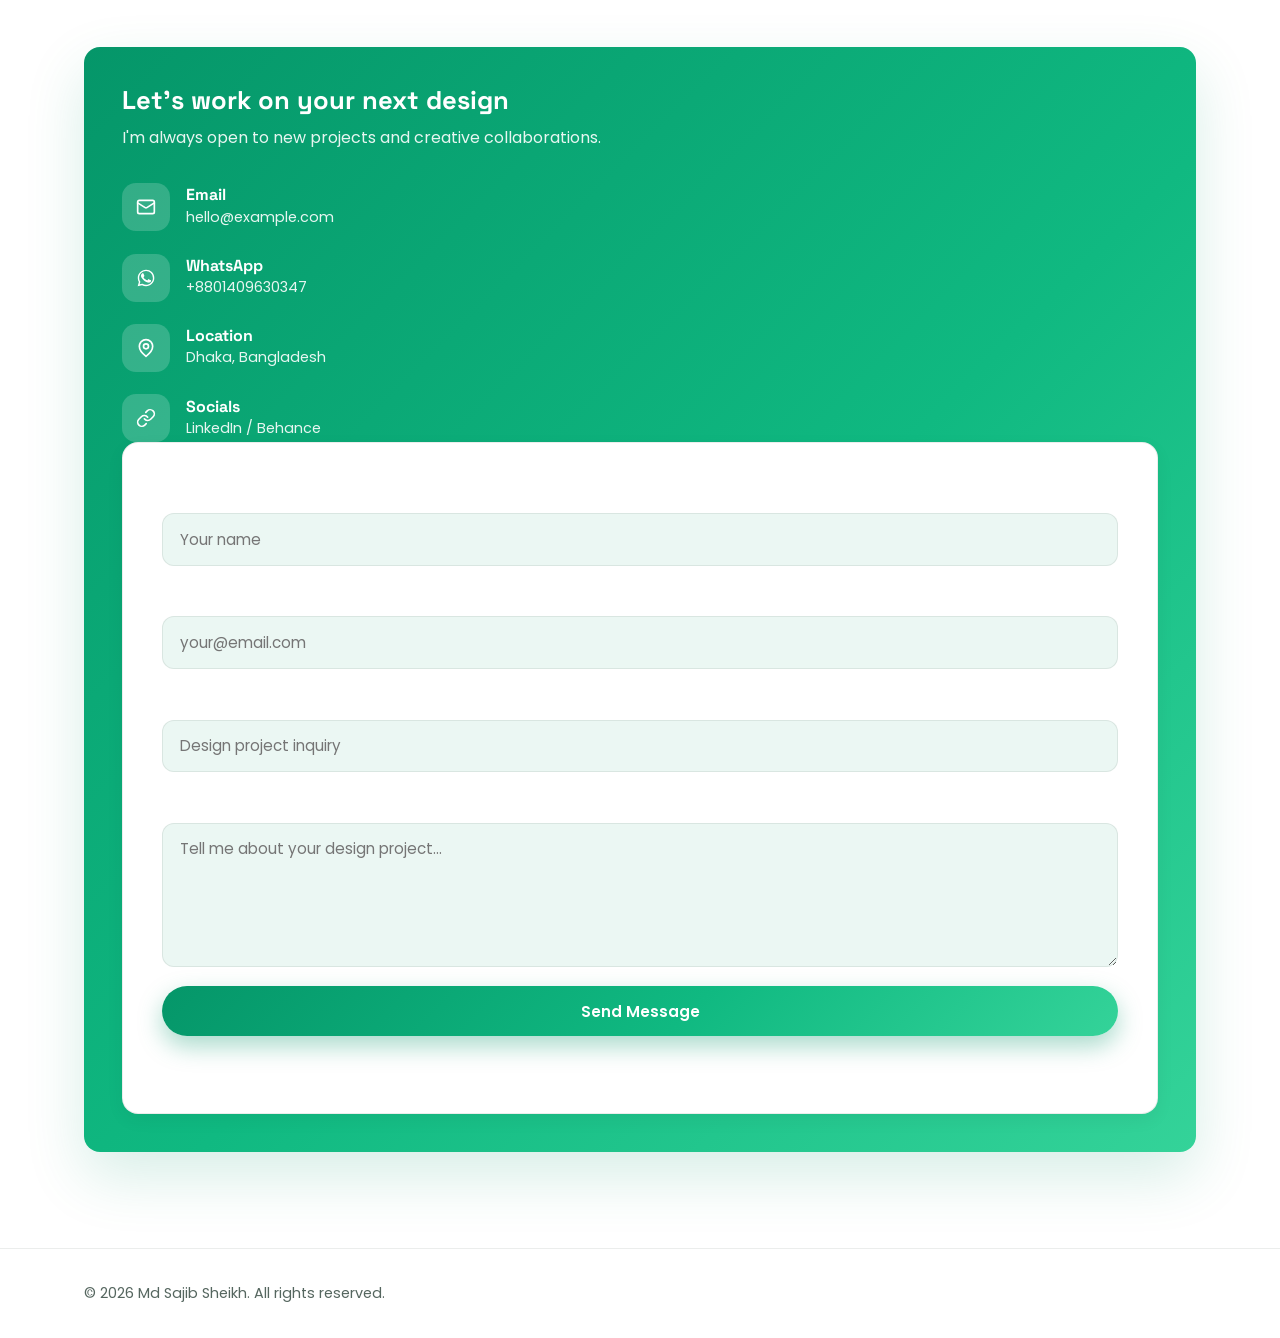
==== commit 2afaa7e5: "Admin: confirm popup on remove/delete. Site: SVG icons instead of emoji, premium service/project car" ====
--- a/index.html
+++ b/index.html
@@ -1,4 +1,4 @@
-﻿<!DOCTYPE html>
+<!DOCTYPE html>
 <html lang="en">
 <head>
   <meta charset="UTF-8" />
@@ -187,7 +187,7 @@
           </div>
 
           <div class="about-content">
-            <h3 data-c="about_heading">A creative designer from 🇧🇩 Bangladesh</h3>
+            <h3 data-c="about_heading">A creative designer from Bangladesh</h3>
             <p data-c="about_p1">
               I'm a graphic designer with <strong>5+ years</strong> of hands-on experience creating
               designs that grab attention and drive results. From social media creatives to
@@ -226,7 +226,7 @@
         <div class="skills-container grid">
           <div class="skills-group">
             <div class="skills-group-head">
-              <span class="skills-group-icon" data-ico="palette" data-isize="22">🎨</span>
+              <span class="skills-group-icon" data-ico="palette" data-isize="26"></span>
               <h3>Logo Design</h3>
             </div>
             <div class="skills-list">
@@ -238,14 +238,14 @@
               <span class="skill-tag">Mockup</span>
             </div>
             <div class="service-tools">
-              <span class="service-tools-label" data-ico="zap" data-isize="13">⚡</span>
+              <span class="service-tools-label" data-ico="zap" data-isize="13"></span>
               <span class="tool-mini">Adobe Illustrator</span><span class="tool-mini">Adobe Photoshop</span><span class="tool-mini">CorelDRAW</span>
             </div>
           </div>
 
           <div class="skills-group">
             <div class="skills-group-head">
-              <span class="skills-group-icon" data-ico="image" data-isize="22">📱</span>
+              <span class="skills-group-icon" data-ico="image" data-isize="26"></span>
               <h3>Social Media Design</h3>
             </div>
             <div class="skills-list">
@@ -257,14 +257,14 @@
               <span class="skill-tag">Event Covers</span>
             </div>
             <div class="service-tools">
-              <span class="service-tools-label" data-ico="zap" data-isize="13">⚡</span>
+              <span class="service-tools-label" data-ico="zap" data-isize="13"></span>
               <span class="tool-mini">Adobe Photoshop</span><span class="tool-mini">Canva</span><span class="tool-mini">Adobe Illustrator</span>
             </div>
           </div>
 
           <div class="skills-group">
             <div class="skills-group-head">
-              <span class="skills-group-icon" data-ico="video" data-isize="22">▶️</span>
+              <span class="skills-group-icon" data-ico="video" data-isize="26"></span>
               <h3>YouTube Thumbnails</h3>
             </div>
             <div class="skills-list">
@@ -276,14 +276,14 @@
               <span class="skill-tag">Logo / Intro</span>
             </div>
             <div class="service-tools">
-              <span class="service-tools-label" data-ico="zap" data-isize="13">⚡</span>
+              <span class="service-tools-label" data-ico="zap" data-isize="13"></span>
               <span class="tool-mini">Adobe Photoshop</span><span class="tool-mini">Adobe Illustrator</span><span class="tool-mini">Adobe After Effects</span>
             </div>
           </div>
 
           <div class="skills-group">
             <div class="skills-group-head">
-              <span class="skills-group-icon" data-ico="package" data-isize="22">📦</span>
+              <span class="skills-group-icon" data-ico="package" data-isize="26"></span>
               <h3>Packaging Design</h3>
             </div>
             <div class="skills-list">
@@ -295,7 +295,7 @@
               <span class="skill-tag">Box Structure</span>
             </div>
             <div class="service-tools">
-              <span class="service-tools-label" data-ico="zap" data-isize="13">⚡</span>
+              <span class="service-tools-label" data-ico="zap" data-isize="13"></span>
               <span class="tool-mini">Adobe Illustrator</span><span class="tool-mini">Adobe Photoshop</span><span class="tool-mini">CorelDRAW</span>
             </div>
           </div>
@@ -325,7 +325,7 @@
         <div class="projects-container grid">
           <article class="project-card">
             <div class="project-image">
-              <span class="project-emoji" data-ico="video" data-isize="54">Video</span>
+              <span class="project-ico" data-ico="video" data-isize="46">Video</span>
             </div>
             <div class="project-content">
               <h3>YouTube Thumbnails</h3>
@@ -338,7 +338,7 @@
 
           <article class="project-card">
             <div class="project-image alt-1">
-              <span class="project-emoji" data-ico="image" data-isize="54">Image</span>
+              <span class="project-ico" data-ico="image" data-isize="46">Image</span>
             </div>
             <div class="project-content">
               <h3>Social Media Campaign</h3>
@@ -351,7 +351,7 @@
 
           <article class="project-card">
             <div class="project-image alt-2">
-              <span class="project-emoji" data-ico="package" data-isize="54">Package</span>
+              <span class="project-ico" data-ico="package" data-isize="46">Package</span>
             </div>
             <div class="project-content">
               <h3>Packaging Design</h3>
@@ -364,7 +364,7 @@
 
           <article class="project-card">
             <div class="project-image alt-3">
-              <span class="project-emoji" data-ico="target" data-isize="54">Brand</span>
+              <span class="project-ico" data-ico="target" data-isize="46">Brand</span>
             </div>
             <div class="project-content">
               <h3>Brand Identity</h3>
--- a/css/style.css
+++ b/css/style.css
@@ -428,13 +428,54 @@
   display: flex; flex-direction: column;
 }
 .project-card:hover { transform: translateY(-12px); box-shadow: var(--shadow-lg); }
-.project-image { height: 190px; background: var(--gradient); display: flex; align-items: center; justify-content: center; position: relative; overflow: hidden; }
-.project-image::before { content: ""; position: absolute; width: 180px; height: 180px; border-radius: 50%; background: rgba(255,255,255,0.15); top: -60px; right: -40px; }
+.project-image { position: relative; aspect-ratio: 4 / 3; background: var(--gradient); display: flex; align-items: center; justify-content: center; overflow: hidden; }
+.project-image::before { content: ""; position: absolute; width: 180px; height: 180px; border-radius: 50%; background: rgba(255,255,255,0.15); top: -60px; right: -40px; z-index: 0; }
 .project-image.alt-1 { background: linear-gradient(135deg, #0d9488, #2dd4bf); }
 .project-image.alt-2 { background: linear-gradient(135deg, #65a30d, #a3e635); }
 .project-image.alt-3 { background: linear-gradient(135deg, #0891b2, #67e8f9); }
-.project-emoji { font-size: 4.2rem; position: relative; z-index: 1; filter: drop-shadow(0 6px 10px rgba(0,0,0,0.2)); transition: transform var(--transition); }
-.project-card:hover .project-emoji { transform: scale(1.15) rotate(-6deg); }
+.project-image.has-img { background: var(--bg-soft); }
+.project-image.has-img::before { display: none; }
+
+/* SVG mark shown when no cover image is uploaded yet */
+.project-ico {
+  position: relative; z-index: 1;
+  display: inline-flex; align-items: center; justify-content: center;
+  width: 96px; height: 96px; border-radius: 28px;
+  background: rgba(255, 255, 255, 0.18);
+  color: #fff;
+  transition: transform var(--transition), background var(--transition);
+}
+.project-ico svg { width: 46px; height: 46px; }
+.project-card:hover .project-ico { transform: scale(1.08) rotate(-4deg); background: rgba(255, 255, 255, 0.28); }
+
+/* Dark gradient that fades in on hover so the arrow stays readable on any photo */
+.project-veil {
+  position: absolute; inset: 0; z-index: 2; pointer-events: none;
+  background: linear-gradient(to top, rgba(4, 20, 15, 0.80) 0%, rgba(4, 20, 15, 0.20) 46%, transparent 72%);
+  opacity: 0; transition: opacity var(--transition);
+}
+.project-card:hover .project-veil { opacity: 1; }
+
+.project-arrow {
+  position: absolute; right: 16px; bottom: 16px; z-index: 3;
+  width: 44px; height: 44px; border-radius: 50%;
+  display: inline-flex; align-items: center; justify-content: center;
+  background: #fff; color: var(--primary, #059669);
+  box-shadow: 0 10px 24px rgba(0, 0, 0, 0.28);
+  opacity: 0; transform: translate(10px, 10px) scale(0.7);
+  transition: opacity var(--transition), transform var(--transition);
+}
+.project-arrow svg { width: 19px; height: 19px; }
+.project-card:hover .project-arrow { opacity: 1; transform: none; }
+
+/* Category chip, top-left over the artwork */
+.project-cat {
+  position: absolute; left: 14px; top: 14px; z-index: 3;
+  background: rgba(255, 255, 255, 0.92); color: #0f172a;
+  font-size: 0.7rem; font-weight: 700; letter-spacing: 0.05em; text-transform: uppercase;
+  padding: 0.3rem 0.75rem; border-radius: 50px;
+  box-shadow: 0 4px 14px rgba(0, 0, 0, 0.16);
+}
 .project-content { padding: 1.6rem; display: flex; flex-direction: column; flex: 1; }
 .project-content h3 { margin-bottom: 0.5rem; font-size: 1.25rem; }
 .project-content p { color: var(--text-light); font-size: 0.92rem; margin-bottom: 1.1rem; flex: 1; }
@@ -591,7 +632,7 @@
 /* --- project card image --- */
 .project-image { position: relative; }
 .project-image.has-img { padding: 0; overflow: hidden; }
-.project-image.has-img .project-emoji { display: none; }
+.project-image.has-img .project-ico { display: none; }
 .project-img {
   position: absolute;
   inset: 0;
@@ -599,13 +640,51 @@
   height: 100%;
   object-fit: cover;
   display: block;
-  transition: transform 0.45s ease;
-}
-.project-card:hover .project-img { transform: scale(1.06); }
-
-/* --- service group icon image --- */
+  z-index: 1;
+  transition: transform 0.6s cubic-bezier(0.22, 0.61, 0.36, 1);
+}
+.project-card:hover .project-img { transform: scale(1.08); }
+
+/* --- service card: banner image + icon tile --- */
+.skills-group { overflow: hidden; }
 .skills-group-icon { display: flex; align-items: center; justify-content: center; }
-.skills-group-img { width: 30px; height: 30px; object-fit: contain; display: block; border-radius: 7px; }
+
+/* Photo banner across the top of a service card. Negative margins bleed it to
+   the card edges, so the static HTML fallback needs no extra wrapper. */
+.skills-media {
+  position: relative;
+  aspect-ratio: 16 / 10;
+  overflow: hidden;
+  background: var(--bg-soft);
+  margin: -2rem -2rem 1.5rem;
+}
+.skills-media-img {
+  width: 100%; height: 100%;
+  object-fit: cover;
+  display: block;
+  transition: transform 0.65s cubic-bezier(0.22, 0.61, 0.36, 1);
+}
+.skills-media-veil {
+  position: absolute; inset: 0;
+  background: linear-gradient(to bottom, rgba(4, 20, 15, 0) 55%, rgba(4, 20, 15, 0.28) 100%);
+  transition: opacity var(--transition);
+}
+.skills-group:hover .skills-media-img { transform: scale(1.07); }
+.skills-group:hover .skills-media-veil { opacity: 0.55; }
+
+/* Icon tile: premium gradient, lifts on hover */
+.skills-group-icon {
+  width: 54px; height: 54px; flex: none;
+  border-radius: 16px;
+  background: linear-gradient(135deg, rgba(var(--primary-rgb), 0.14), rgba(var(--primary-rgb), 0.05));
+  color: var(--primary);
+  transition: transform var(--transition), box-shadow var(--transition);
+}
+.skills-group-icon svg { width: 26px; height: 26px; }
+.skills-group:hover .skills-group-icon {
+  transform: translateY(-3px) scale(1.05);
+  box-shadow: 0 12px 24px rgba(var(--primary-rgb), 0.28);
+}
 
 /* ============================================================
    Premium inline icons
@@ -861,8 +940,6 @@
    Project icon (premium SVG instead of emoji)
    ============================================================ */
 .project-image { display: flex; align-items: center; justify-content: center; }
-.project-emoji { display: inline-flex; align-items: center; justify-content: center; }
-.project-emoji svg { width: 54px; height: 54px; }
 
 /* ============================================================
    CV button hidden when no CV url
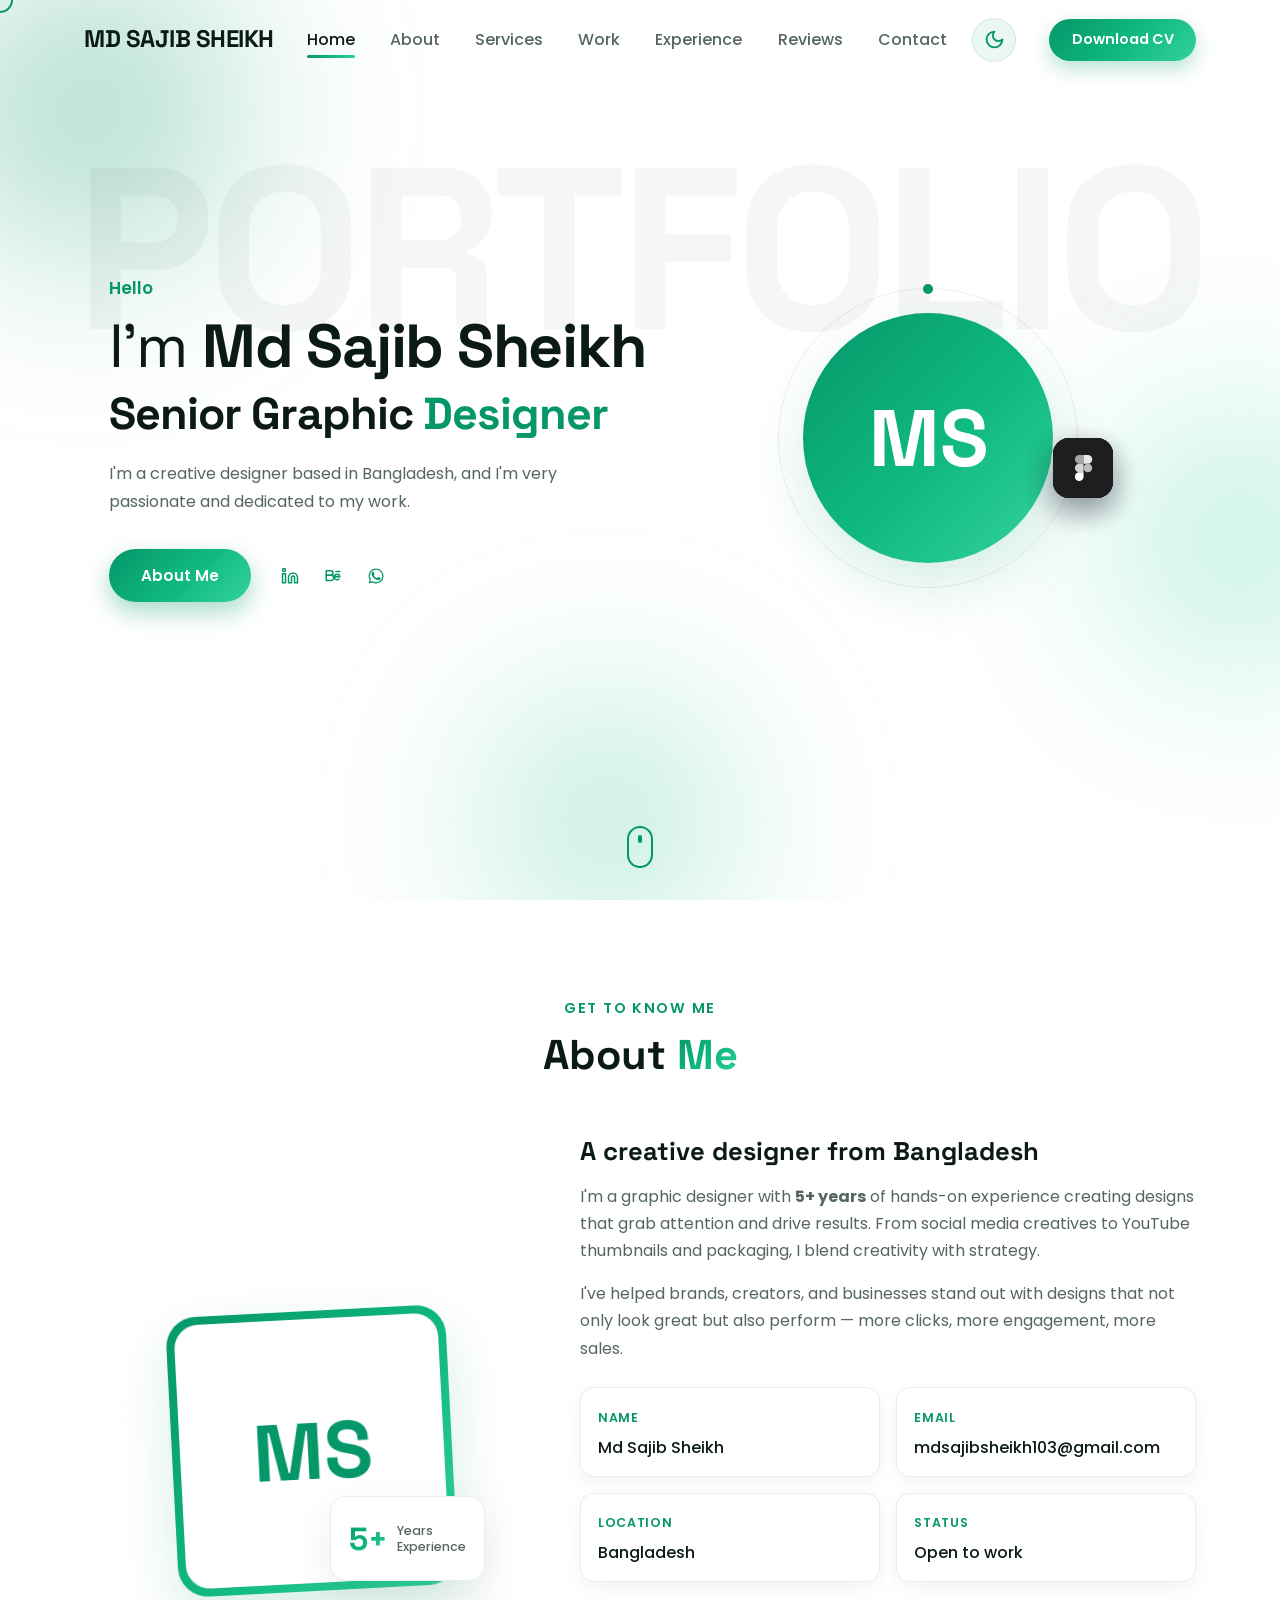
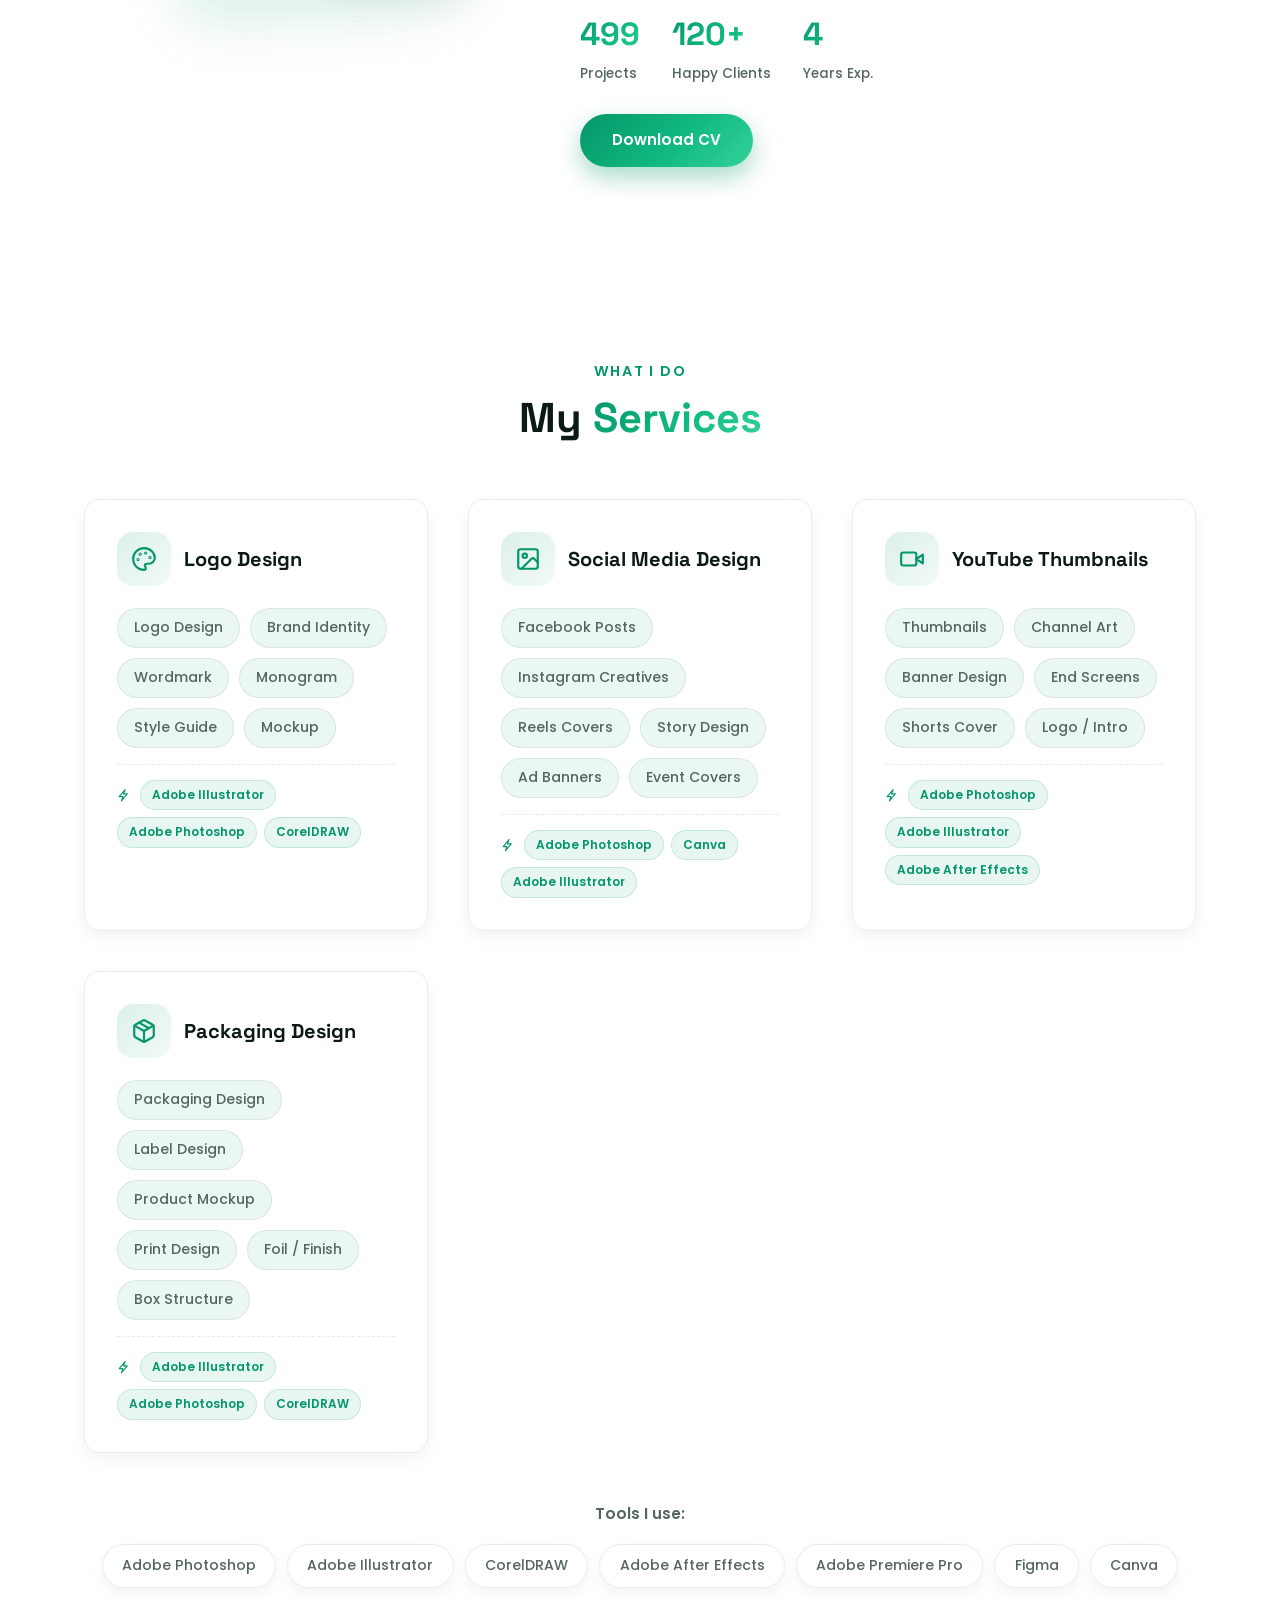
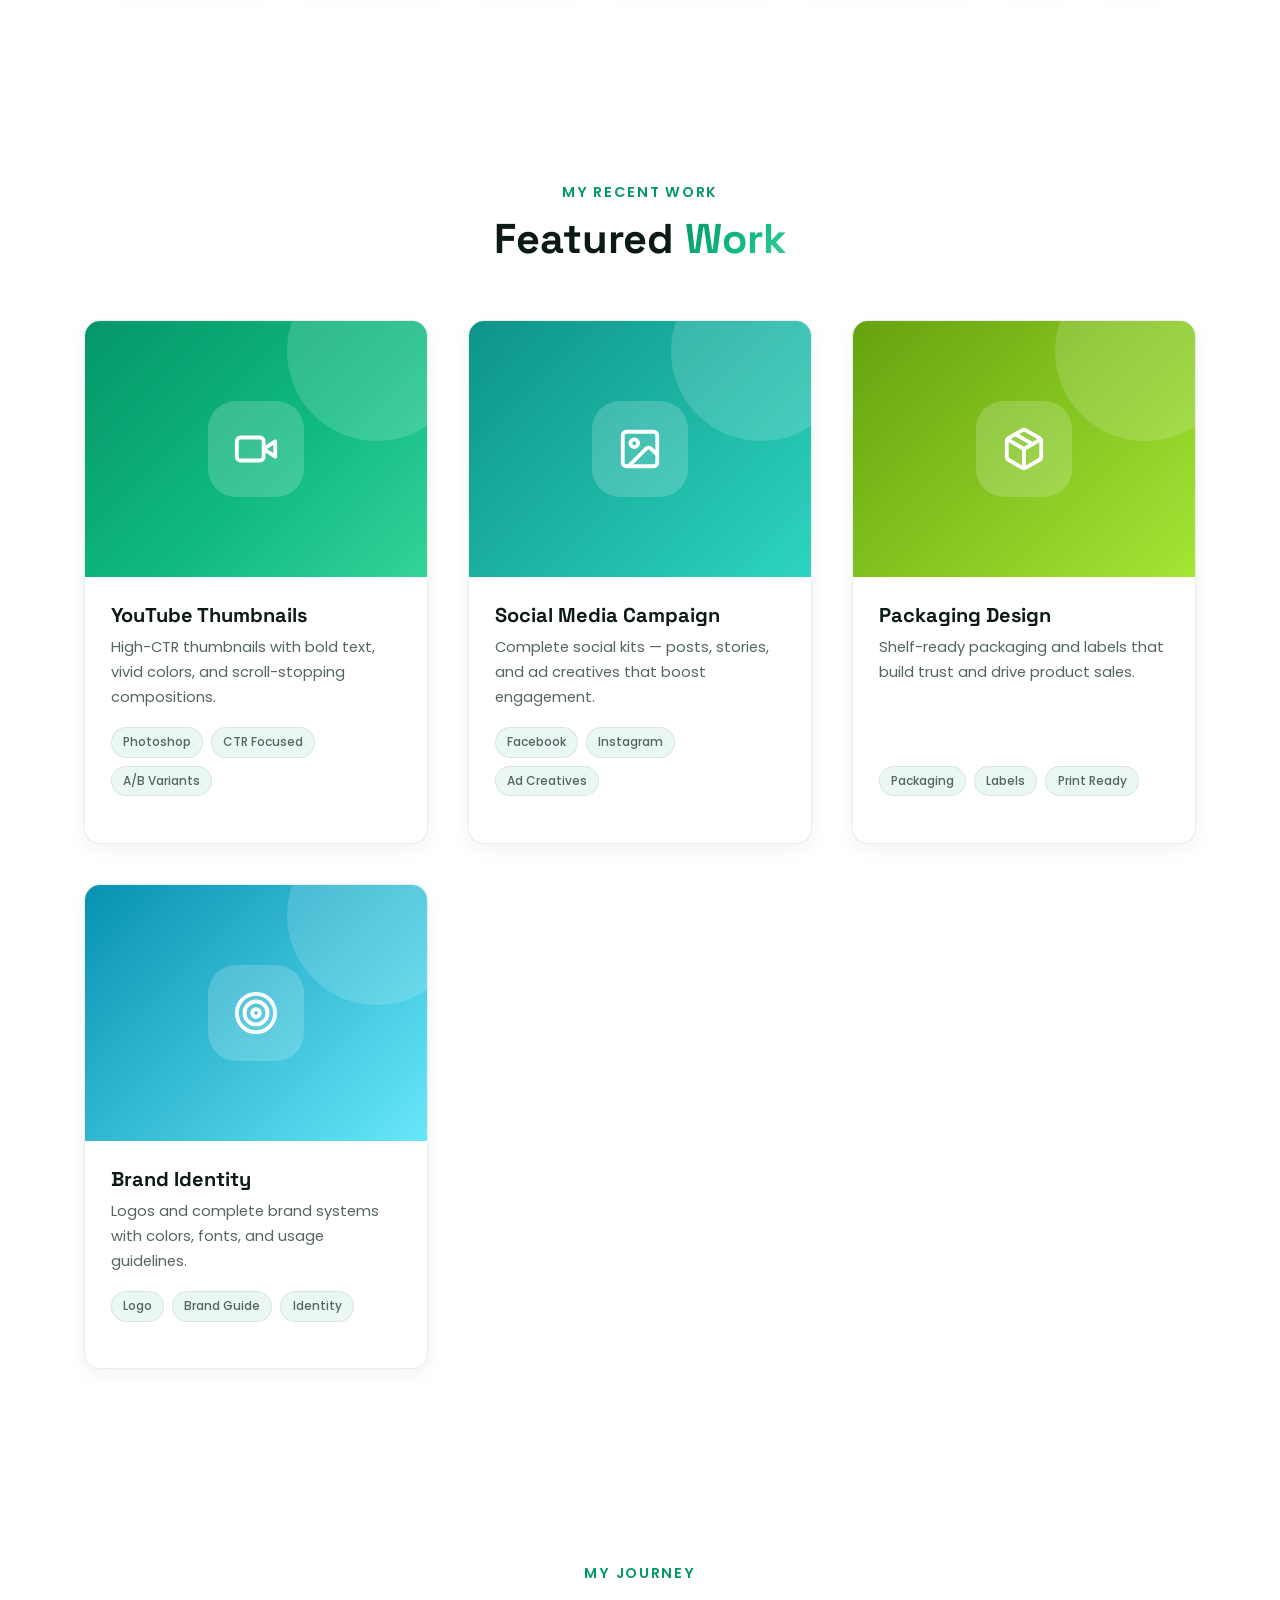
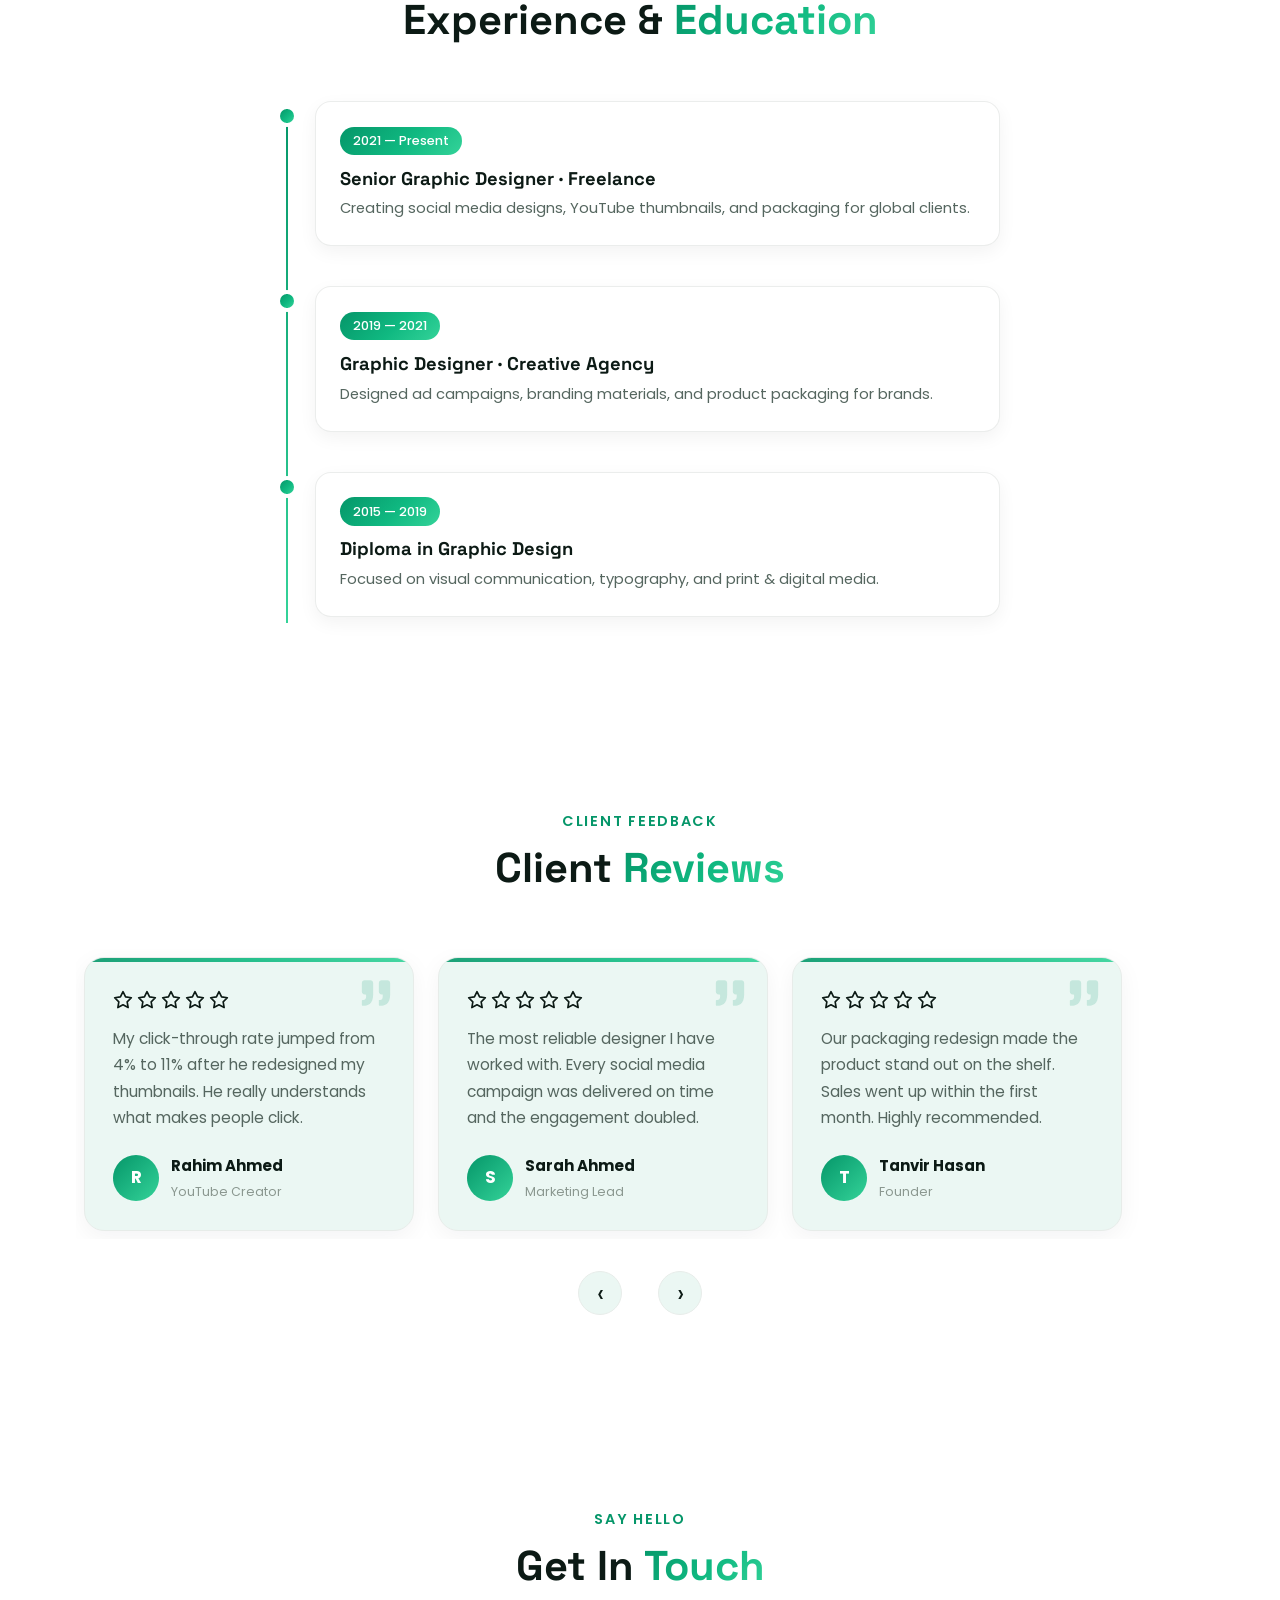
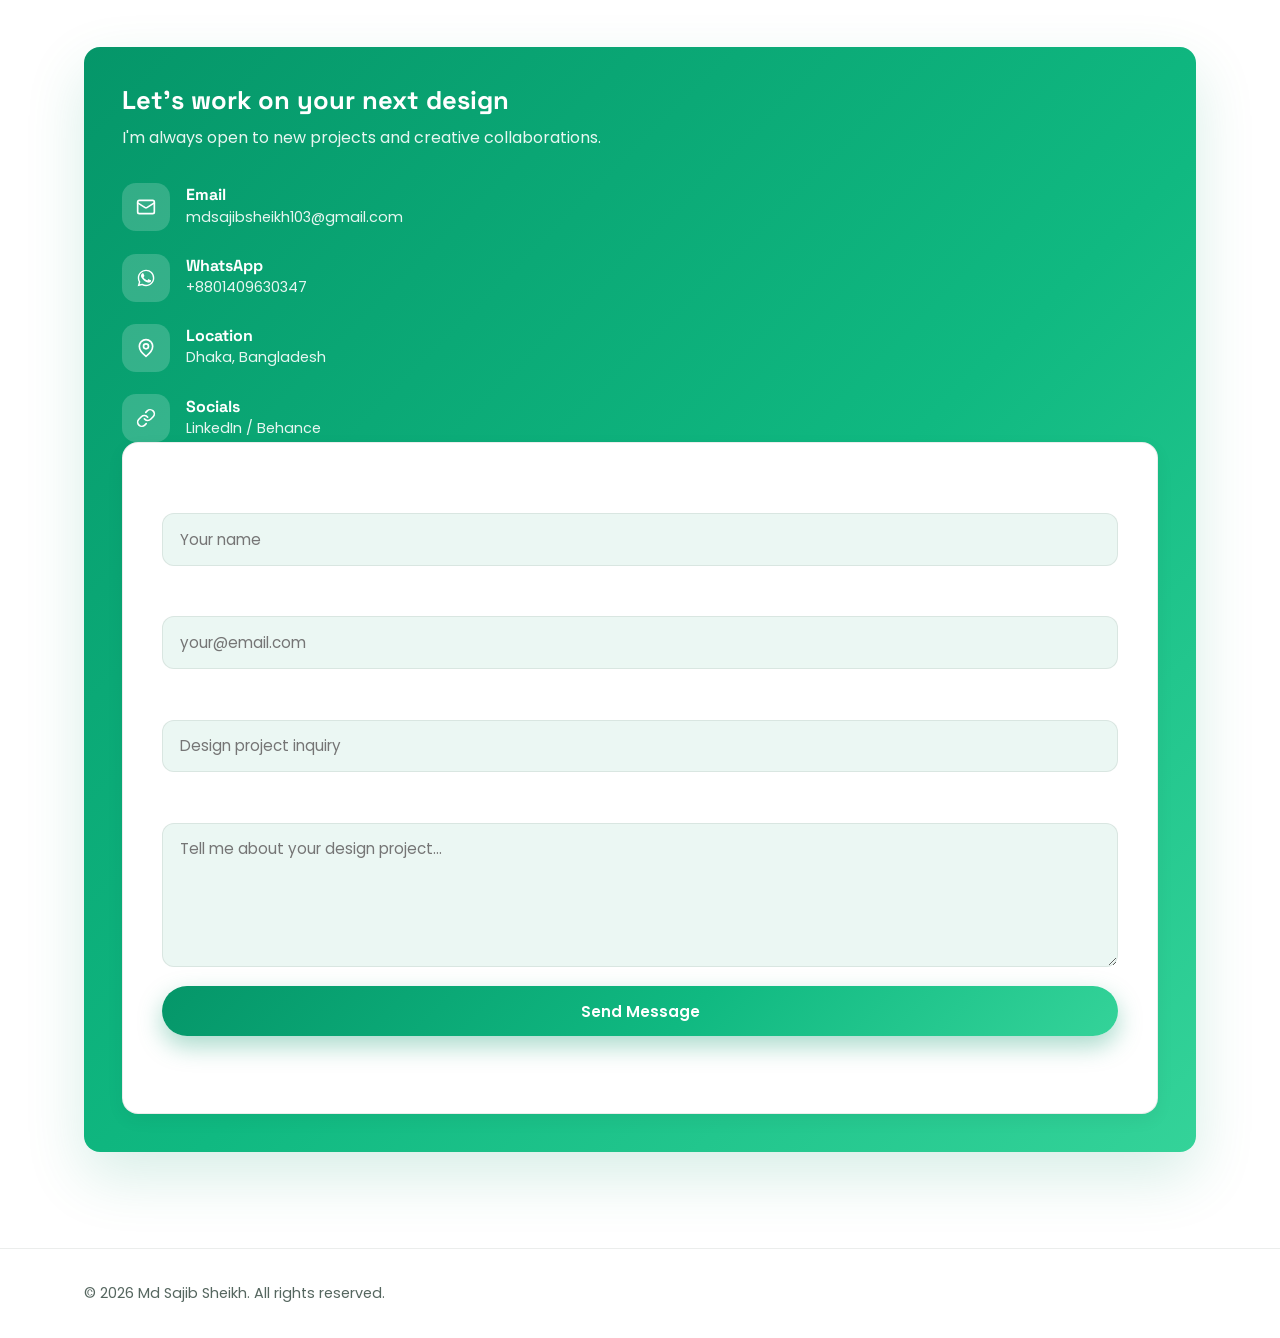
==== commit 436ea58f: "Fix: duplicate contact message per submit. Email notification now goes to the About Info Email" ====
--- a/index.html
+++ b/index.html
@@ -200,7 +200,7 @@
 
             <div class="about-info">
               <div class="about-box"><span class="about-label" data-s="info_label_name">Name</span><p data-c="about_name">Md Sajib Sheikh</p></div>
-              <div class="about-box"><span class="about-label" data-s="info_label_email">Email</span><p data-c="about_email">hello@example.com</p></div>
+              <div class="about-box"><span class="about-label" data-s="info_label_email">Email</span><p data-c="about_email">mdsajibsheikh103@gmail.com</p></div>
               <div class="about-box"><span class="about-label" data-s="info_label_location">Location</span><p data-c="about_location">Bangladesh</p></div>
               <div class="about-box"><span class="about-label" data-s="info_label_status">Status</span><p data-c="about_status">Open to work</p></div>
             </div>
@@ -487,7 +487,7 @@
                 <span class="contact-icon" data-ico="mail">📧</span>
                 <div>
                   <h4 data-s="contact_item_email">Email</h4>
-                  <p data-c="contact_email">hello@example.com</p>
+                  <p data-c="contact_email">mdsajibsheikh103@gmail.com</p>
                 </div>
               </div>
               <div class="contact-item">
